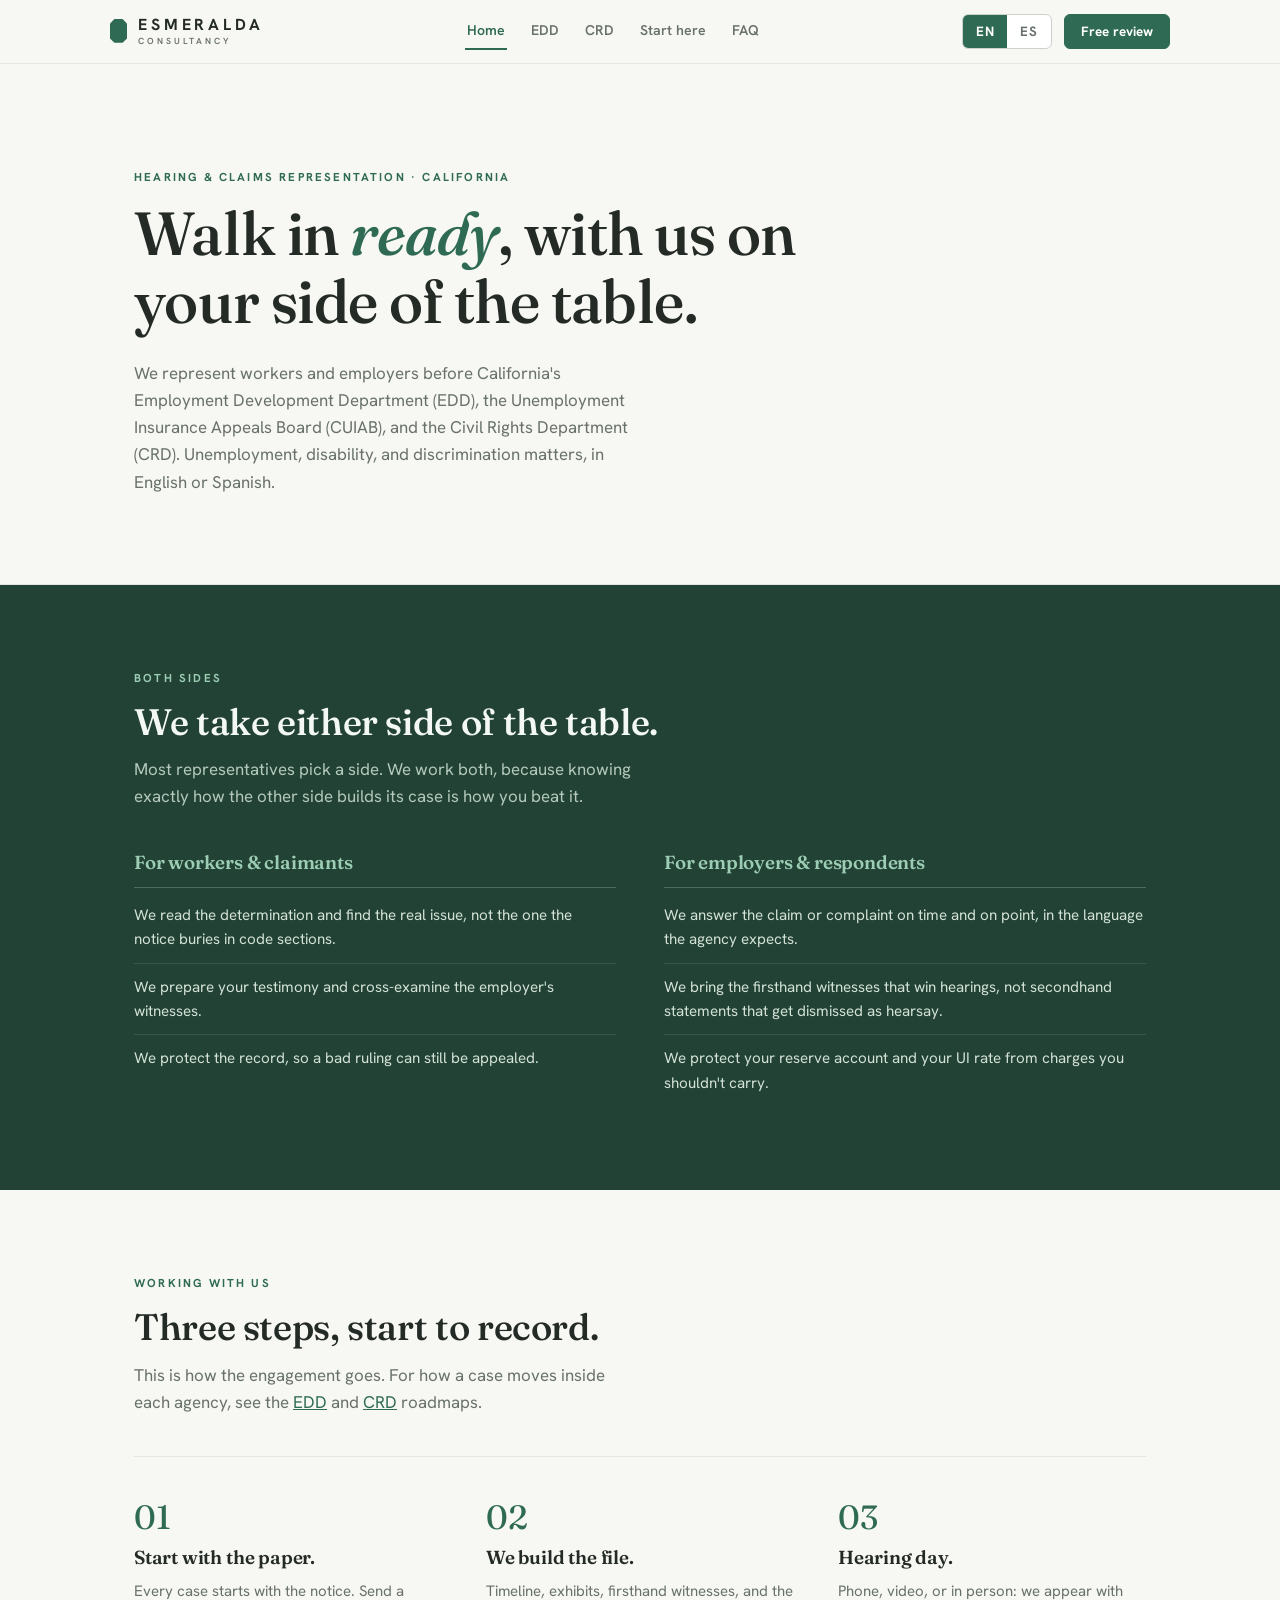
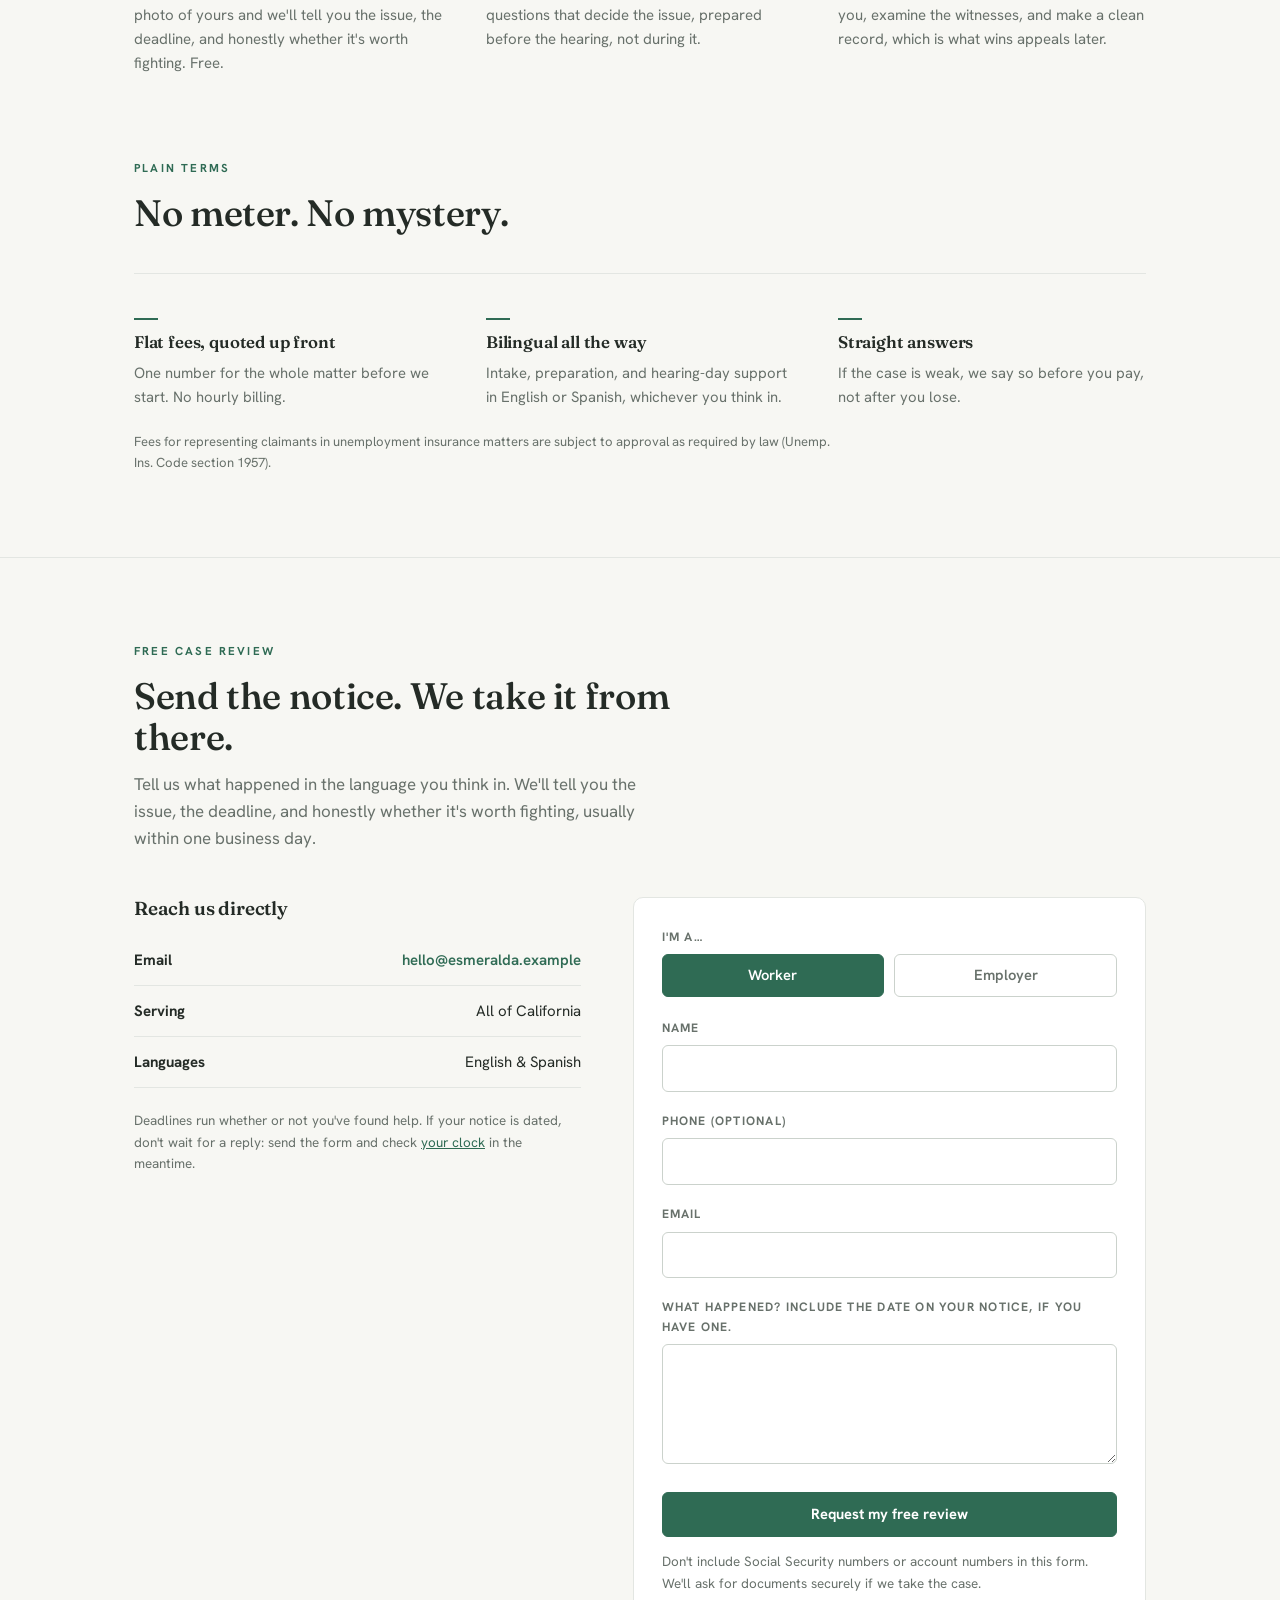
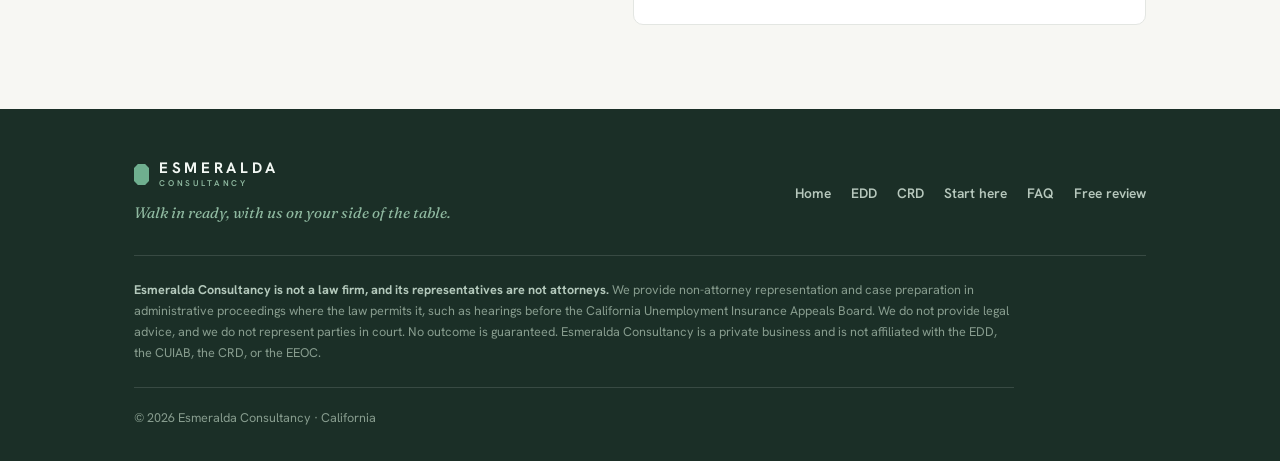
==== index.html @ 24b52b96 "Add files via upload" ====
<!DOCTYPE html>
<html lang="en">
<head>
<meta charset="UTF-8">
<meta name="viewport" content="width=device-width, initial-scale=1.0">
<title>Esmeralda Consultancy | Hearing & Claims Representation</title>
<meta name="description" content="Representation for workers and employers before the EDD, the CUIAB, and the Civil Rights Department, in English or Spanish. Free case review.">
<meta name="robots" content="index, follow">
<meta name="theme-color" content="#2F6B54">
<link rel="canonical" href="https://davidamaya.github.io/Esmeralda-Consultancy/">
<meta property="og:site_name" content="Esmeralda Consultancy">
<meta property="og:title" content="Esmeralda Consultancy">
<meta property="og:description" content="Representation for workers and employers before the EDD, the CUIAB, and the Civil Rights Department, in English or Spanish.">
<meta property="og:type" content="website">
<meta property="og:url" content="https://davidamaya.github.io/Esmeralda-Consultancy/">
<link rel="icon" href='data:image/svg+xml,<svg xmlns="http://www.w3.org/2000/svg" viewBox="0 0 100 140"><path fill="%232F6B54" d="M26 0H74L100 26V114L74 140H26L0 114V26Z"/></svg>'>
<link rel="preconnect" href="https://fonts.googleapis.com">
<link rel="preconnect" href="https://fonts.gstatic.com" crossorigin>
<link href="https://fonts.googleapis.com/css2?family=Fraunces:opsz,wght@9..144,430;9..144,530;9..144,600&family=Hanken+Grotesk:wght@400;500;600;700&display=swap" rel="stylesheet">
<link rel="stylesheet" href="styles.css">
</head>
<body>
<a class="skip" href="#main"><span class="en">Skip to content</span><span class="es">Ir al contenido</span></a>

<header>
  <div class="wrap hd">
    <a class="brand il" href="index.html" aria-label="Esmeralda Consultancy home">
      <svg viewBox="0 0 100 140" aria-hidden="true"><path fill="currentColor" d="M26 0H74L100 26V114L74 140H26L0 114V26Z"/></svg>
      <span class="bt"><b>ESMERALDA</b><span class="en">Consultancy</span><span class="es">Consultoría</span></span>
    </a>
    <nav class="main" aria-label="Main">
      <a class="il" href="index.html" aria-current="page"><span class="en">Home</span><span class="es">Inicio</span></a>
      <a class="il" href="edd.html">EDD</a>
      <a class="il" href="crd.html">CRD</a>
      <a class="il" href="start.html"><span class="en">Start here</span><span class="es">Empiece aquí</span></a>
      <a class="il" href="faq.html"><span class="en">FAQ</span><span class="es">Preguntas</span></a>
    </nav>
    <div class="hd-r">
      <div class="seg" role="group" aria-label="Language">
        <button type="button" id="btn-en" class="on" onclick="setLang('en')">EN</button>
        <button type="button" id="btn-es" onclick="setLang('es')">ES</button>
      </div>
      <a class="btn sm" href="#review"><span class="en">Free review</span><span class="es">Revisión gratis</span></a>
    </div>
  </div>
</header>

<main id="main">

<div class="hero">
  <div class="wrap">
    <div class="eyebrow">
      <span class="en">Hearing &amp; claims representation · California</span>
      <span class="es">Representación en audiencias y reclamos · California</span>
    </div>
    <h1>
      <span class="en">Walk in <em>ready</em>, with us on your side of the table.</span>
      <span class="es">Llegue <em>preparado</em>, con nosotros de su lado de la mesa.</span>
    </h1>
    <p class="lead">
      <span class="en">We represent workers and employers before California's Employment Development Department (EDD), the Unemployment Insurance Appeals Board (CUIAB), and the Civil Rights Department (CRD). Unemployment, disability, and discrimination matters, in English or Spanish.</span>
      <span class="es">Representamos a trabajadores y empleadores ante el Departamento del Desarrollo del Empleo (EDD), la Junta de Apelaciones del Seguro de Desempleo (CUIAB) y el Departamento de Derechos Civiles (CRD) de California. Asuntos de desempleo, incapacidad y discriminación, en inglés o en español.</span>
    </p>
  </div>
</div>

<section class="band-dark">
  <div class="wrap">
    <div class="sec-hd rv" style="margin-bottom:0">
      <div class="eyebrow"><span class="en">Both sides</span><span class="es">Ambos lados</span></div>
      <h2><span class="en">We take either side of the table.</span><span class="es">Tomamos cualquiera de los dos lados de la mesa.</span></h2>
      <p class="lead"><span class="en">Most representatives pick a side. We work both, because knowing exactly how the other side builds its case is how you beat it.</span><span class="es">La mayoría de los representantes escogen un solo lado. Nosotros trabajamos los dos, porque saber exactamente cómo arma su caso la otra parte es la manera de ganarle.</span></p>
    </div>
    <div class="cols2 rv">
      <div>
        <h3><span class="en">For workers &amp; claimants</span><span class="es">Para trabajadores y reclamantes</span></h3>
        <ul class="rows">
          <li><span class="en">We read the determination and find the real issue, not the one the notice buries in code sections.</span><span class="es">Leemos la determinación y encontramos el problema real, no el que el aviso esconde entre artículos de ley.</span></li>
          <li><span class="en">We prepare your testimony and cross-examine the employer's witnesses.</span><span class="es">Preparamos su testimonio y contrainterrogamos a los testigos del empleador.</span></li>
          <li><span class="en">We protect the record, so a bad ruling can still be appealed.</span><span class="es">Dejamos todo asentado en el registro, para que una mala decisión todavía se pueda apelar.</span></li>
        </ul>
      </div>
      <div>
        <h3><span class="en">For employers &amp; respondents</span><span class="es">Para empleadores y demandados</span></h3>
        <ul class="rows">
          <li><span class="en">We answer the claim or complaint on time and on point, in the language the agency expects.</span><span class="es">Respondemos al reclamo o a la queja a tiempo y al punto, en el lenguaje que la agencia espera.</span></li>
          <li><span class="en">We bring the firsthand witnesses that win hearings, not secondhand statements that get dismissed as hearsay.</span><span class="es">Llevamos a los testigos directos que ganan audiencias, no declaraciones de oídas que el juez descarta.</span></li>
          <li><span class="en">We protect your reserve account and your UI rate from charges you shouldn't carry.</span><span class="es">Protegemos su cuenta de reserva y su tasa de seguro de desempleo de cargos que no le corresponden.</span></li>
        </ul>
      </div>
    </div>
  </div>
</section>

<section>
  <div class="wrap">
    <div class="sec-hd rv">
      <div class="eyebrow"><span class="en">Working with us</span><span class="es">Trabajar con nosotros</span></div>
      <h2><span class="en">Three steps, start to record.</span><span class="es">Tres pasos, del aviso al registro.</span></h2>
      <p class="lead"><span class="en">This is how the engagement goes. For how a case moves inside each agency, see the <a class="il" href="edd.html" style="color:var(--em)">EDD</a> and <a class="il" href="crd.html" style="color:var(--em)">CRD</a> roadmaps.</span><span class="es">Así funciona el trabajo con nosotros. Para ver cómo avanza un caso dentro de cada agencia, vea los mapas de <a class="il" href="edd.html" style="color:var(--em)">EDD</a> y <a class="il" href="crd.html" style="color:var(--em)">CRD</a>.</span></p>
    </div>
    <div class="steps rv">
      <div class="step">
        <div class="num">01</div>
        <h3><span class="en">Start with the paper.</span><span class="es">Empiece con el papel.</span></h3>
        <p><span class="en">Every case starts with the notice. Send a photo of yours and we'll tell you the issue, the deadline, and honestly whether it's worth fighting. Free.</span><span class="es">Todo caso empieza con el aviso. Mándenos una foto del suyo y le decimos cuál es el problema, cuál es la fecha límite y, con honestidad, si vale la pena pelearlo. Gratis.</span></p>
      </div>
      <div class="step">
        <div class="num">02</div>
        <h3><span class="en">We build the file.</span><span class="es">Armamos el expediente.</span></h3>
        <p><span class="en">Timeline, exhibits, firsthand witnesses, and the questions that decide the issue, prepared before the hearing, not during it.</span><span class="es">Cronología, pruebas, testigos directos y las preguntas que deciden el asunto, preparadas antes de la audiencia, no durante.</span></p>
      </div>
      <div class="step">
        <div class="num">03</div>
        <h3><span class="en">Hearing day.</span><span class="es">El día de la audiencia.</span></h3>
        <p><span class="en">Phone, video, or in person: we appear with you, examine the witnesses, and make a clean record, which is what wins appeals later.</span><span class="es">Por teléfono, video o en persona: comparecemos con usted, interrogamos a los testigos y dejamos un registro limpio, que es lo que gana las apelaciones después.</span></p>
      </div>
    </div>
  </div>
</section>

<section style="padding-top:0">
  <div class="wrap">
    <div class="sec-hd rv">
      <div class="eyebrow"><span class="en">Plain terms</span><span class="es">Condiciones claras</span></div>
      <h2><span class="en">No meter. No mystery.</span><span class="es">Sin taxímetro. Sin misterio.</span></h2>
    </div>
    <div class="terms rv">
      <div class="term">
        <h3><span class="en">Flat fees, quoted up front</span><span class="es">Tarifas fijas, por adelantado</span></h3>
        <p><span class="en">One number for the whole matter before we start. No hourly billing.</span><span class="es">Un solo precio por todo el asunto antes de empezar. Sin cobro por hora.</span></p>
      </div>
      <div class="term">
        <h3><span class="en">Bilingual all the way</span><span class="es">Bilingüe de principio a fin</span></h3>
        <p><span class="en">Intake, preparation, and hearing-day support in English or Spanish, whichever you think in.</span><span class="es">Recepción del caso, preparación y apoyo el día de la audiencia en inglés o en español, en el idioma en que usted piensa.</span></p>
      </div>
      <div class="term">
        <h3><span class="en">Straight answers</span><span class="es">Respuestas directas</span></h3>
        <p><span class="en">If the case is weak, we say so before you pay, not after you lose.</span><span class="es">Si el caso está débil, se lo decimos antes de que pague, no después de que pierda.</span></p>
      </div>
    </div>
    <p class="fine rv"><span class="en">Fees for representing claimants in unemployment insurance matters are subject to approval as required by law (Unemp. Ins. Code section 1957).</span><span class="es">Los honorarios por representar a reclamantes en asuntos de seguro de desempleo están sujetos a aprobación conforme a la ley (Código de Seguro de Desempleo, artículo 1957).</span></p>
  </div>
</section>

<section id="review" style="border-top:1px solid var(--line)">
  <div class="wrap">
    <div class="sec-hd rv" style="margin-bottom:0">
      <div class="eyebrow"><span class="en">Free case review</span><span class="es">Revisión gratuita</span></div>
      <h2><span class="en">Send the notice. We take it from there.</span><span class="es">Mándenos el aviso. Nosotros seguimos desde ahí.</span></h2>
      <p class="lead"><span class="en">Tell us what happened in the language you think in. We'll tell you the issue, the deadline, and honestly whether it's worth fighting, usually within one business day.</span><span class="es">Cuéntenos qué pasó en el idioma en que usted piensa. Le diremos cuál es el problema, cuál es la fecha límite y, con honestidad, si vale la pena pelearlo, normalmente en un día hábil.</span></p>
    </div>
    <div class="contact rv">
      <div>
        <h3><span class="en">Reach us directly</span><span class="es">Contáctenos directamente</span></h3>
        <div style="margin-top:14px">
          <div class="c-line"><b><span class="en">Email</span><span class="es">Correo</span></b><a class="maillink" href="#">…</a></div>
          <div class="c-line" data-phone-row><b><span class="en">Phone / text</span><span class="es">Teléfono / mensaje</span></b><a class="phonelink" href="#">…</a></div>
          <div class="c-line"><b><span class="en">Serving</span><span class="es">Atendemos</span></b><span class="en">All of California</span><span class="es">Toda California</span></div>
          <div class="c-line"><b><span class="en">Languages</span><span class="es">Idiomas</span></b><span class="en">English &amp; Spanish</span><span class="es">Inglés y español</span></div>
        </div>
        <p class="small" style="margin-top:22px"><span class="en">Deadlines run whether or not you've found help. If your notice is dated, don't wait for a reply: send the form and check <a class="il" href="start.html" style="color:var(--em)">your clock</a> in the meantime.</span><span class="es">Los plazos corren aunque usted todavía no encuentre ayuda. Si su aviso ya tiene fecha, no espere la respuesta: mande el formulario y revise <a class="il" href="start.html" style="color:var(--em)">su reloj</a> mientras tanto.</span></p>
      </div>
      <div class="cform">
        <span class="field"><span class="en">I'm a…</span><span class="es">Soy…</span></span>
        <div class="pills" style="margin-bottom:22px">
          <button type="button" class="pill on" id="pWorker" onclick="setSide('worker')"><span class="en">Worker</span><span class="es">Trabajador</span></button>
          <button type="button" class="pill" id="pEmployer" onclick="setSide('employer')"><span class="en">Employer</span><span class="es">Empleador</span></button>
        </div>
        <form id="cform" novalidate>
          <label class="field" for="fName"><span class="en">Name</span><span class="es">Nombre</span></label>
          <input type="text" id="fName" name="name" autocomplete="name" required>
          <label class="field" for="fPhone"><span class="en">Phone (optional)</span><span class="es">Teléfono (opcional)</span></label>
          <input type="tel" id="fPhone" name="phone" autocomplete="tel">
          <label class="field" for="fEmail"><span class="en">Email</span><span class="es">Correo electrónico</span></label>
          <input type="email" id="fEmail" name="email" autocomplete="email" required>
          <label class="field" for="fMsg"><span class="en">What happened? Include the date on your notice, if you have one.</span><span class="es">¿Qué pasó? Incluya la fecha de su aviso, si tiene uno.</span></label>
          <textarea id="fMsg" name="message" required></textarea>
          <button class="btn" type="submit" style="width:100%"><span class="en">Request my free review</span><span class="es">Solicitar mi revisión gratuita</span></button>
        </form>
        <p class="f-ok" id="fOk"><span class="en">Received. We'll reply shortly. Check your spam folder just in case.</span><span class="es">Recibido. Le responderemos pronto. Revise su carpeta de spam por si acaso.</span></p>
        <p class="f-err" id="fErr"><span class="en">Something went wrong. Email us directly at </span><span class="es">Algo salió mal. Escríbanos directamente a </span><span class="mailtxt"></span>.</p>
        <p class="f-note"><span class="en">Don't include Social Security numbers or account numbers in this form. We'll ask for documents securely if we take the case.</span><span class="es">No incluya números de Seguro Social ni números de cuenta en este formulario. Si tomamos el caso, le pediremos los documentos de forma segura.</span></p>
      </div>
    </div>
  </div>
</section>

</main>

<footer>
  <div class="wrap">
    <div class="ft-top">
      <div>
        <a class="ft-brand il" href="index.html">
          <svg viewBox="0 0 100 140" aria-hidden="true"><path fill="currentColor" d="M26 0H74L100 26V114L74 140H26L0 114V26Z"/></svg>
          <span class="bt"><b>ESMERALDA</b><span class="en">Consultancy</span><span class="es">Consultoría</span></span>
        </a>
        <div class="ft-tag"><span class="en">Walk in ready, with us on your side of the table.</span><span class="es">Llegue preparado, con nosotros de su lado de la mesa.</span></div>
      </div>
      <div class="ft-nav">
        <a class="il" href="index.html"><span class="en">Home</span><span class="es">Inicio</span></a>
        <a class="il" href="edd.html">EDD</a>
        <a class="il" href="crd.html">CRD</a>
        <a class="il" href="start.html"><span class="en">Start here</span><span class="es">Empiece aquí</span></a>
        <a class="il" href="faq.html"><span class="en">FAQ</span><span class="es">Preguntas</span></a>
        <a href="#review"><span class="en">Free review</span><span class="es">Revisión gratis</span></a>
      </div>
    </div>
    <p class="disclaimer">
      <span class="en"><b>Esmeralda Consultancy is not a law firm, and its representatives are not attorneys.</b> We provide non-attorney representation and case preparation in administrative proceedings where the law permits it, such as hearings before the California Unemployment Insurance Appeals Board. We do not provide legal advice, and we do not represent parties in court. No outcome is guaranteed. Esmeralda Consultancy is a private business and is not affiliated with the EDD, the CUIAB, the CRD, or the EEOC.</span>
      <span class="es"><b>Esmeralda Consultancy no es un despacho de abogados y sus representantes no son abogados.</b> Ofrecemos representación y preparación de casos, sin abogado, en procedimientos administrativos donde la ley lo permite, como las audiencias ante la Junta de Apelaciones del Seguro de Desempleo de California. No damos asesoría legal ni representamos a las partes en los tribunales. Ningún resultado está garantizado. Esmeralda Consultancy es un negocio privado y no está afiliada al EDD, a la CUIAB, al CRD ni a la EEOC.</span>
    </p>
    <div class="ft-bot">© 2026 Esmeralda Consultancy · California</div>
  </div>
</footer>

<script src="app.js"></script>
</body>
</html>
---- styles.css ----
/* Esmeralda Consultancy shared styles */
:root{
  --bg:#F7F7F3;
  --card:#FFFFFF;
  --ink:#242B26;
  --mut:#68716B;
  --line:#E3E6E2;
  --ctl:#CBD2CC;
  --em:#2F6B54;
  --em-deep:#25553F;
  --em-lite:#EAF0EC;
  --panel:#224235;
  --footer:#1B2F27;
  --amber:#96691E;
  --red:#9C4335;
  --r:6px;
}
*{margin:0;padding:0;box-sizing:border-box}
html{scroll-behavior:smooth;scroll-padding-top:96px}
body{font-family:'Hanken Grotesk',system-ui,sans-serif;background:var(--bg);color:var(--ink);font-size:17px;line-height:1.6;-webkit-font-smoothing:antialiased}
img,svg{display:block}
a{color:inherit}
.wrap{max-width:1060px;margin:0 auto;padding:0 24px}
h1,h2,h3{font-family:'Fraunces',serif;font-weight:530;line-height:1.12;letter-spacing:-.01em}
h1{font-size:clamp(2.4rem,5.6vw,3.8rem)}
h2{font-size:clamp(1.7rem,3.2vw,2.3rem);margin-bottom:14px}
h3{font-size:1.18rem;font-weight:600;line-height:1.3}
p{max-width:62ch}
.lead{font-size:1.06rem;color:var(--mut);max-width:56ch}
.small{font-size:.84rem;color:var(--mut)}

/* language */
.es{display:none}
body.lang-es .en{display:none}
body.lang-es .es{display:revert}

/* skip link */
.skip{position:absolute;left:-9999px;top:0;background:var(--em);color:#fff;padding:10px 16px;border-radius:var(--r);z-index:100}
.skip:focus{left:16px;top:12px}

/* eyebrow */
.eyebrow{font-size:.72rem;font-weight:700;letter-spacing:.19em;text-transform:uppercase;color:var(--em);margin-bottom:14px}

/* ===== one control system ===== */
.btn{display:inline-block;font-family:inherit;font-size:.92rem;font-weight:700;line-height:1;padding:14px 24px;background:var(--em);color:#fff;text-decoration:none;border:1px solid var(--em);border-radius:var(--r);cursor:pointer;transition:background .15s,border-color .15s,color .15s}
.btn:hover{background:var(--em-deep);border-color:var(--em-deep)}
.btn.quiet{background:var(--card);border-color:var(--ctl);color:var(--ink)}
.btn.quiet:hover{border-color:var(--em);color:var(--em);background:var(--em-lite)}
.btn.sm{font-size:.84rem;padding:10px 16px}
a:focus-visible,button:focus-visible,select:focus-visible,input:focus-visible,textarea:focus-visible,summary:focus-visible{outline:2px solid var(--em);outline-offset:2px}

.seg{display:inline-flex;border:1px solid var(--ctl);border-radius:var(--r);overflow:hidden;background:var(--card)}
.seg button{font-family:inherit;font-size:.84rem;font-weight:700;line-height:1;letter-spacing:.06em;padding:10px 13px;border:none;background:transparent;color:var(--mut);cursor:pointer}
.seg button.on{background:var(--em);color:#fff}

.field{display:block;font-size:.76rem;font-weight:700;letter-spacing:.1em;text-transform:uppercase;color:var(--mut);margin:0 0 7px}
select,input[type=date],input[type=text],input[type=email],input[type=tel],textarea{width:100%;font-family:inherit;font-size:1rem;line-height:1.3;padding:12px 14px;border:1px solid var(--ctl);border-radius:var(--r);background:var(--card);color:var(--ink);margin-bottom:20px;-webkit-appearance:none;appearance:none}
textarea{min-height:120px;resize:vertical}

/* ===== header ===== */
header{position:sticky;top:0;z-index:50;background:rgba(247,247,243,.93);backdrop-filter:blur(8px);border-bottom:1px solid var(--line)}
.hd{display:flex;align-items:center;justify-content:space-between;gap:16px;padding:13px 0}
.brand{display:flex;align-items:center;gap:11px;text-decoration:none}
.brand svg{width:17px;height:auto;color:var(--em);flex:none}
.brand .bt{display:flex;flex-direction:column;line-height:1}
.brand .bt b{font-weight:700;font-size:1rem;letter-spacing:.24em}
.brand .bt span{font-size:.55rem;font-weight:600;letter-spacing:.34em;text-transform:uppercase;color:var(--mut);margin-top:4px}
nav.main{display:flex;align-items:center;gap:22px}
nav.main a{font-size:.88rem;font-weight:600;text-decoration:none;color:var(--mut);padding:6px 2px;border-bottom:2px solid transparent;transition:color .15s}
nav.main a:hover{color:var(--em)}
nav.main a[aria-current=page]{color:var(--em);border-bottom-color:var(--em)}
.hd-r{display:flex;align-items:center;gap:12px}
@media(max-width:860px){nav.main{gap:16px}nav.main a{font-size:.82rem}}
@media(max-width:700px){
  .hd{flex-wrap:wrap;padding:11px 0}
  nav.main{order:3;width:100%;gap:18px;overflow-x:auto;padding-bottom:2px}
}
@media(max-width:420px){.hd-r .btn{display:none}}

/* ===== page scaffolding ===== */
section{padding:84px 0}
section.tight{padding:60px 0}
.sec-hd{max-width:640px;margin-bottom:40px}
.page-hero{padding:72px 0 52px;border-bottom:1px solid var(--line)}
.page-hero h1{font-size:clamp(2.1rem,4.6vw,3.1rem);max-width:22ch}
.page-hero .lead{margin-top:16px}
@media(max-width:760px){section{padding:58px 0}.page-hero{padding:50px 0 42px}}

/* ===== home hero ===== */
.hero{padding:104px 0 88px;border-bottom:1px solid var(--line)}
.hero h1{max-width:19ch}
.hero h1 em{font-style:italic;color:var(--em)}
.hero .lead{margin-top:24px}
@media(max-width:760px){.hero{padding:66px 0 56px}}

/* ===== cards & lists ===== */
.grid2{display:grid;grid-template-columns:1fr 1fr;gap:24px}
@media(max-width:820px){.grid2{grid-template-columns:1fr}}
.card{background:var(--card);border:1px solid var(--line);border-radius:10px;padding:30px 28px}
.card .tag{font-size:.7rem;font-weight:700;letter-spacing:.16em;text-transform:uppercase;color:var(--em);margin-bottom:10px}
ul.rows{list-style:none}
ul.rows li{padding:11px 0;border-top:1px solid var(--line);font-size:.95rem}
.card ul.rows li:last-child{padding-bottom:0}

.cols2{display:grid;grid-template-columns:1fr 1fr;gap:48px}
.cols2 h3{padding-bottom:12px;border-bottom:1px solid var(--line);margin-bottom:4px}
.cols2 ul.rows li{border-top:none;border-bottom:1px solid var(--line)}
.cols2 ul.rows li:last-child{border-bottom:none}
@media(max-width:820px){.cols2{grid-template-columns:1fr;gap:28px}}

/* ===== dark band ===== */
.band-dark{background:var(--panel);color:#E7EFEA}
.band-dark .eyebrow{color:#9CCDB4}
.band-dark h2{color:#F3F8F4}
.band-dark .lead{color:#B4C9BC}
.band-dark .cols2{margin-top:40px}
.band-dark .cols2 h3{color:#9CCDB4;border-bottom-color:rgba(231,239,234,.22)}
.band-dark ul.rows li{border-color:rgba(231,239,234,.12);color:#D3E1D7}

/* ===== light CTA band ===== */
.band-lite{background:var(--em-lite);border-top:1px solid var(--line);border-bottom:1px solid var(--line)}
.band-lite .in{display:flex;align-items:center;justify-content:space-between;gap:24px;flex-wrap:wrap;padding:34px 0}
.band-lite p{font-size:1.02rem;max-width:none}
.band-lite b{font-family:'Fraunces',serif;font-weight:600}

/* ===== steps & terms ===== */
.steps{display:grid;grid-template-columns:repeat(3,1fr);gap:44px;border-top:1px solid var(--line);padding-top:44px}
.step .num{font-family:'Fraunces',serif;font-weight:430;font-size:2.1rem;color:var(--em);line-height:1;margin-bottom:12px}
.step h3{margin-bottom:8px}
.step p{font-size:.94rem;color:var(--mut)}
.terms{display:grid;grid-template-columns:repeat(3,1fr);gap:44px;border-top:1px solid var(--line);padding-top:44px}
.term h3{font-size:1.05rem;margin-bottom:8px}
.term h3::before{content:"";display:block;width:24px;height:2px;background:var(--em);margin-bottom:12px}
.term p{font-size:.93rem;color:var(--mut)}
@media(max-width:820px){.steps,.terms{grid-template-columns:1fr;gap:30px}}

/* ===== case roadmap ===== */
.map{position:relative;max-width:620px}
.map::before{content:"";position:absolute;left:5px;top:10px;bottom:10px;width:2px;background:var(--line)}
.mstep{position:relative;padding:0 0 26px 34px}
.mstep:last-child{padding-bottom:0}
.mstep::before{content:"";position:absolute;left:1px;top:9px;width:10px;height:10px;background:var(--em);border-radius:50%}
.mstep h4{font-size:1rem;font-weight:700;line-height:1.4}
.when{display:inline-block;margin-left:10px;font-size:.7rem;font-weight:700;letter-spacing:.05em;color:var(--em-deep);background:var(--em-lite);padding:3px 8px;border-radius:4px;vertical-align:2px;white-space:nowrap}
.mstep p{font-size:.92rem;color:var(--mut);margin-top:4px;max-width:54ch}
.handoff{font-size:.86rem;color:var(--mut);border-left:2px solid var(--em);padding:2px 0 2px 14px;margin-top:22px;max-width:54ch}

/* ===== triage tool (start page) ===== */
.tri{max-width:760px}
.pills{display:flex;gap:10px;margin-bottom:20px}
.pill{flex:1;font-family:inherit;font-size:.92rem;font-weight:600;line-height:1;padding:13px 10px;background:var(--card);border:1px solid var(--ctl);border-radius:var(--r);color:var(--mut);cursor:pointer;transition:border-color .15s,color .15s}
.pill:hover{border-color:var(--em);color:var(--em)}
.pill.on{background:var(--em);border-color:var(--em);color:#fff}
.sits{display:grid;grid-template-columns:1fr 1fr;gap:10px;margin-top:6px}
.sit{font-family:inherit;font-size:.93rem;font-weight:600;text-align:left;line-height:1.4;padding:14px 16px;background:var(--card);border:1px solid var(--ctl);border-radius:var(--r);color:var(--ink);cursor:pointer;transition:border-color .15s}
.sit:hover{border-color:var(--em)}
.sit.on{border-color:var(--em);box-shadow:inset 0 0 0 1px var(--em)}
@media(max-width:640px){.sits{grid-template-columns:1fr}}
.tri-result{display:none;margin-top:34px;background:var(--card);border:1px solid var(--line);border-radius:10px;padding:30px 28px}
.tri-result.show{display:block}
.tri-result .forum{display:inline-block;font-size:.7rem;font-weight:700;letter-spacing:.16em;text-transform:uppercase;color:var(--em);border:1px solid var(--em);border-radius:4px;padding:5px 10px;margin-bottom:16px}
.tri-result h3{font-size:1.3rem;margin-bottom:18px}
.tri-h{font-size:.76rem;font-weight:700;letter-spacing:.1em;text-transform:uppercase;color:var(--mut);margin:22px 0 10px}
.tri-h:first-of-type{margin-top:0}
.tri-path{list-style:none;counter-reset:tp}
.tri-path li{counter-increment:tp;position:relative;padding:7px 0 7px 34px;font-size:.94rem;border-top:1px solid var(--line)}
.tri-path li::before{content:counter(tp,decimal-leading-zero);position:absolute;left:0;top:9px;font-family:'Fraunces',serif;font-size:.86rem;color:var(--em)}
.tri-gather{list-style:none}
.tri-gather li{position:relative;padding:6px 0 6px 18px;font-size:.94rem;color:var(--ink)}
.tri-gather li::before{content:"";position:absolute;left:2px;top:.62em;width:6px;height:6px;background:var(--em);border-radius:50%}
.tri-clock{font-size:.95rem;margin-bottom:14px}
.tri-date{display:flex;gap:10px;align-items:flex-end;flex-wrap:wrap}
.tri-date>div{flex:1;min-width:180px}
.tri-date input{margin-bottom:0}
.tri-date .btn{padding:13px 20px}
.dl-out{display:none;margin-top:16px}
.dl-out.show{display:block}
.dl-out .dl-date{font-family:'Fraunces',serif;font-weight:600;font-size:1.4rem;line-height:1.2}
.dl-out .dl-pill{display:inline-block;margin-top:8px;font-size:.82rem;font-weight:700;padding:6px 12px;border-radius:var(--r)}
.dl-out.ok .dl-date{color:var(--em)}
.dl-out.ok .dl-pill{background:#E2ECE6;color:var(--em-deep)}
.dl-out.warn .dl-date{color:var(--amber)}
.dl-out.warn .dl-pill{background:#F1E7CE;color:#6E4B12}
.dl-out.past .dl-date{color:var(--red)}
.dl-out.past .dl-pill{background:#F1DFDA;color:#6F2C21}
.dl-out .dl-note{margin-top:10px;font-size:.88rem;color:var(--mut)}
.tri-note{margin-top:20px;font-size:.9rem;border-left:2px solid var(--em);padding:2px 0 2px 14px;color:var(--ink);max-width:56ch}
.tri-cta{margin-top:26px;padding-top:22px;border-top:1px solid var(--line);display:flex;align-items:center;gap:18px;flex-wrap:wrap}
.tri-cta .small{margin:0}
.fine{font-size:.82rem;color:var(--mut);margin-top:22px;max-width:700px;line-height:1.6}
.fine a{color:var(--em)}

/* ===== FAQ ===== */
.faq{max-width:760px}
.faq details{border-top:1px solid var(--line)}
.faq details:last-child{border-bottom:1px solid var(--line)}
.faq summary{list-style:none;cursor:pointer;padding:18px 36px 18px 0;font-weight:600;font-size:1.02rem;position:relative}
.faq summary::-webkit-details-marker{display:none}
.faq summary::after{content:"+";position:absolute;right:4px;top:50%;transform:translateY(-50%);font-family:'Fraunces',serif;font-size:1.4rem;font-weight:430;color:var(--em)}
.faq details[open] summary::after{content:"\2212"}
.faq .a{padding:0 0 20px;color:var(--mut);font-size:.96rem;max-width:64ch}
.faq .a a{color:var(--em)}

/* ===== review section (home) ===== */
.contact{display:grid;grid-template-columns:1fr 1.15fr;gap:52px;align-items:start;margin-top:44px}
.c-line{display:flex;justify-content:space-between;gap:14px;padding:13px 0;border-bottom:1px solid var(--line);font-size:.94rem}
.c-line b{font-weight:700}
.c-line a{color:var(--em);text-decoration:none;font-weight:600}
.c-line a:hover{text-decoration:underline}
.cform{background:var(--card);border:1px solid var(--line);border-radius:10px;padding:30px 28px}
.f-note{font-size:.84rem;color:var(--mut);margin-top:14px}
.f-ok{display:none;font-weight:600;color:var(--em);margin-top:14px}
.f-err{display:none;font-weight:600;color:var(--red);margin-top:14px}
@media(max-width:860px){.contact{grid-template-columns:1fr;gap:34px}}

/* ===== footer ===== */
footer{background:var(--footer);color:#B7C8BD;padding:52px 0 32px}
.ft-top{display:flex;justify-content:space-between;gap:40px;flex-wrap:wrap;padding-bottom:30px;border-bottom:1px solid rgba(231,239,234,.14)}
.ft-brand{display:flex;align-items:center;gap:10px;text-decoration:none}
.ft-brand svg{width:15px;color:#6FAF8F;flex:none}
.ft-brand .bt{display:flex;flex-direction:column;line-height:1}
.ft-brand .bt b{font-weight:700;font-size:.95rem;letter-spacing:.24em;color:#F3F8F4}
.ft-brand .bt span{font-size:.52rem;font-weight:600;letter-spacing:.34em;text-transform:uppercase;color:#8FB9A0;margin-top:4px}
.ft-tag{font-family:'Fraunces',serif;font-style:italic;font-size:.95rem;color:#8FB9A0;margin-top:12px;max-width:34ch}
.ft-nav{display:flex;gap:20px;flex-wrap:wrap;align-items:center}
.ft-nav a{font-size:.86rem;font-weight:600;text-decoration:none;color:#B7C8BD}
.ft-nav a:hover{color:#F3F8F4}
.disclaimer{font-size:.79rem;line-height:1.65;color:#879C8E;padding:24px 0;border-bottom:1px solid rgba(231,239,234,.14);max-width:880px}
.disclaimer b{color:#B4C9BC}
.ft-bot{padding-top:20px;font-size:.79rem;color:#879C8E}

/* reveal */
.rv{opacity:0;transform:translateY(8px);transition:opacity .55s ease,transform .55s ease}
.rv.on{opacity:1;transform:none}
@media(prefers-reduced-motion:reduce){html{scroll-behavior:auto}.rv{transition:none;opacity:1;transform:none}}
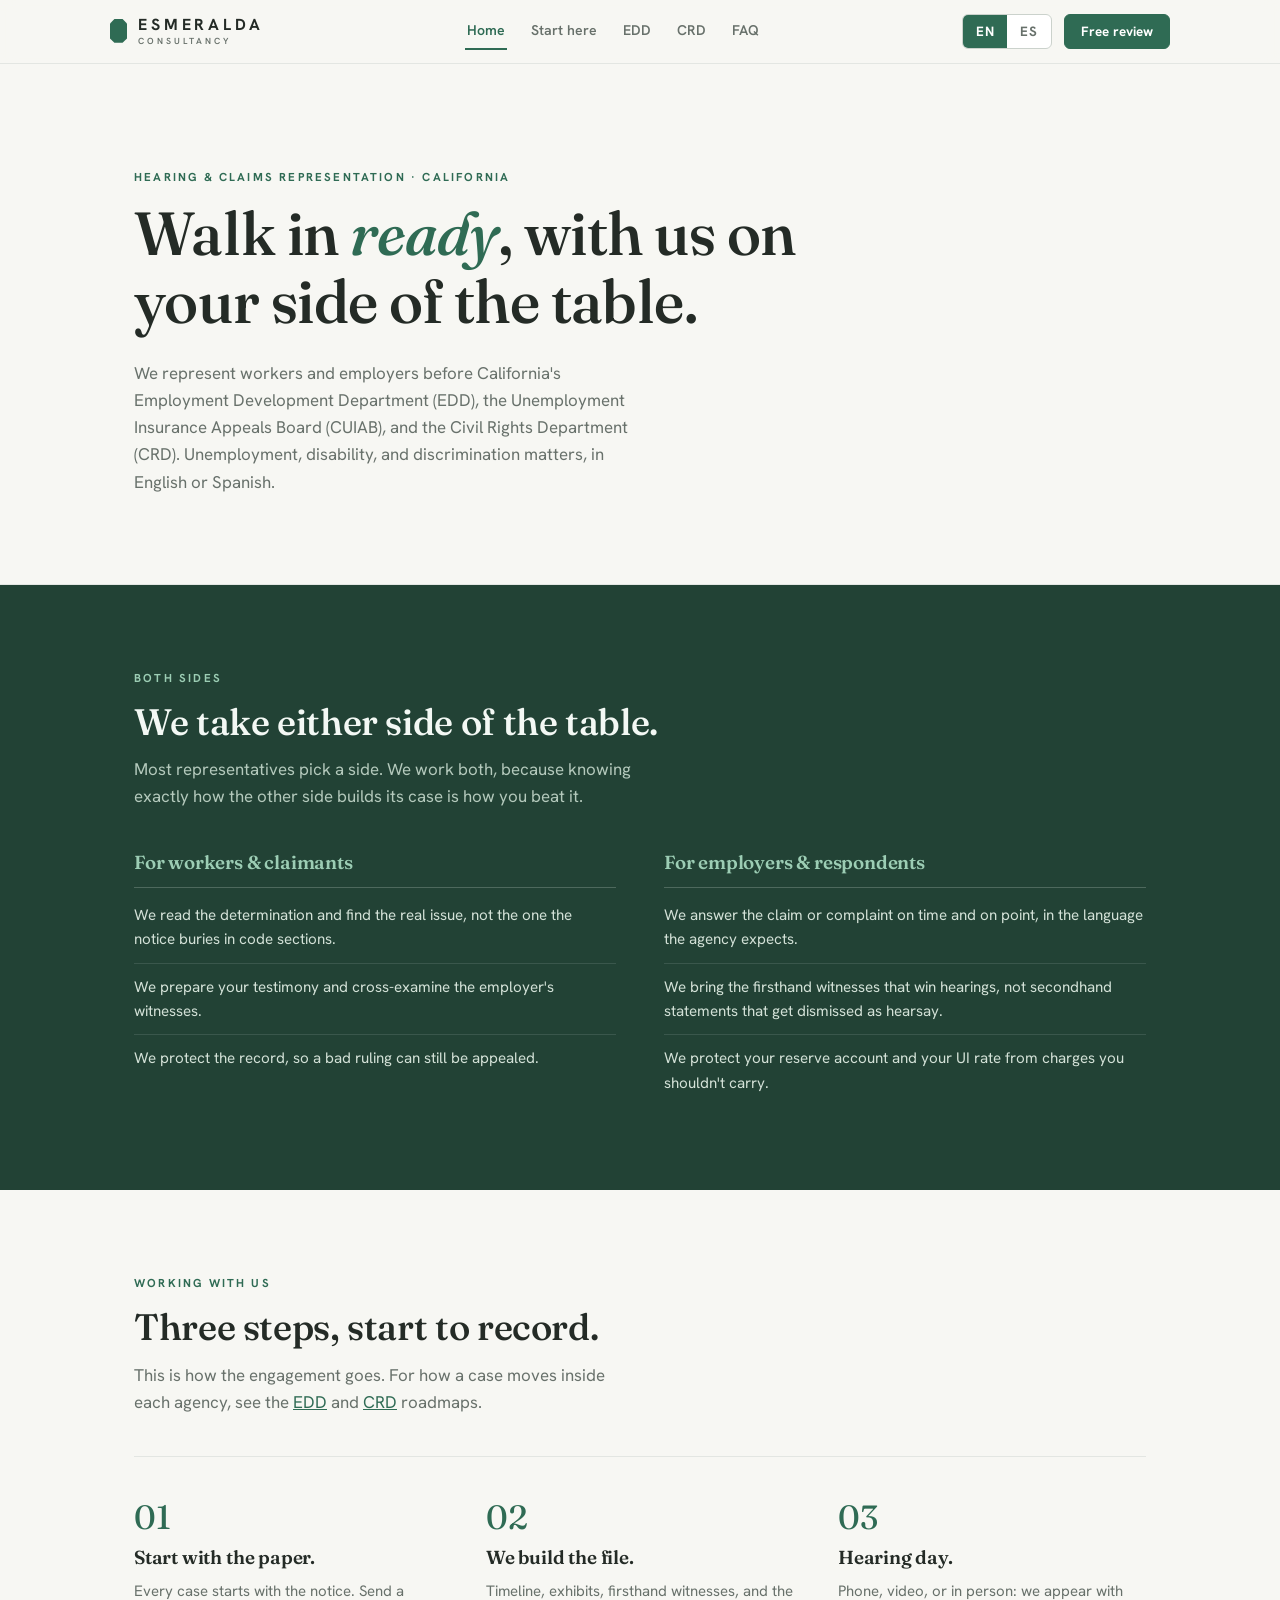
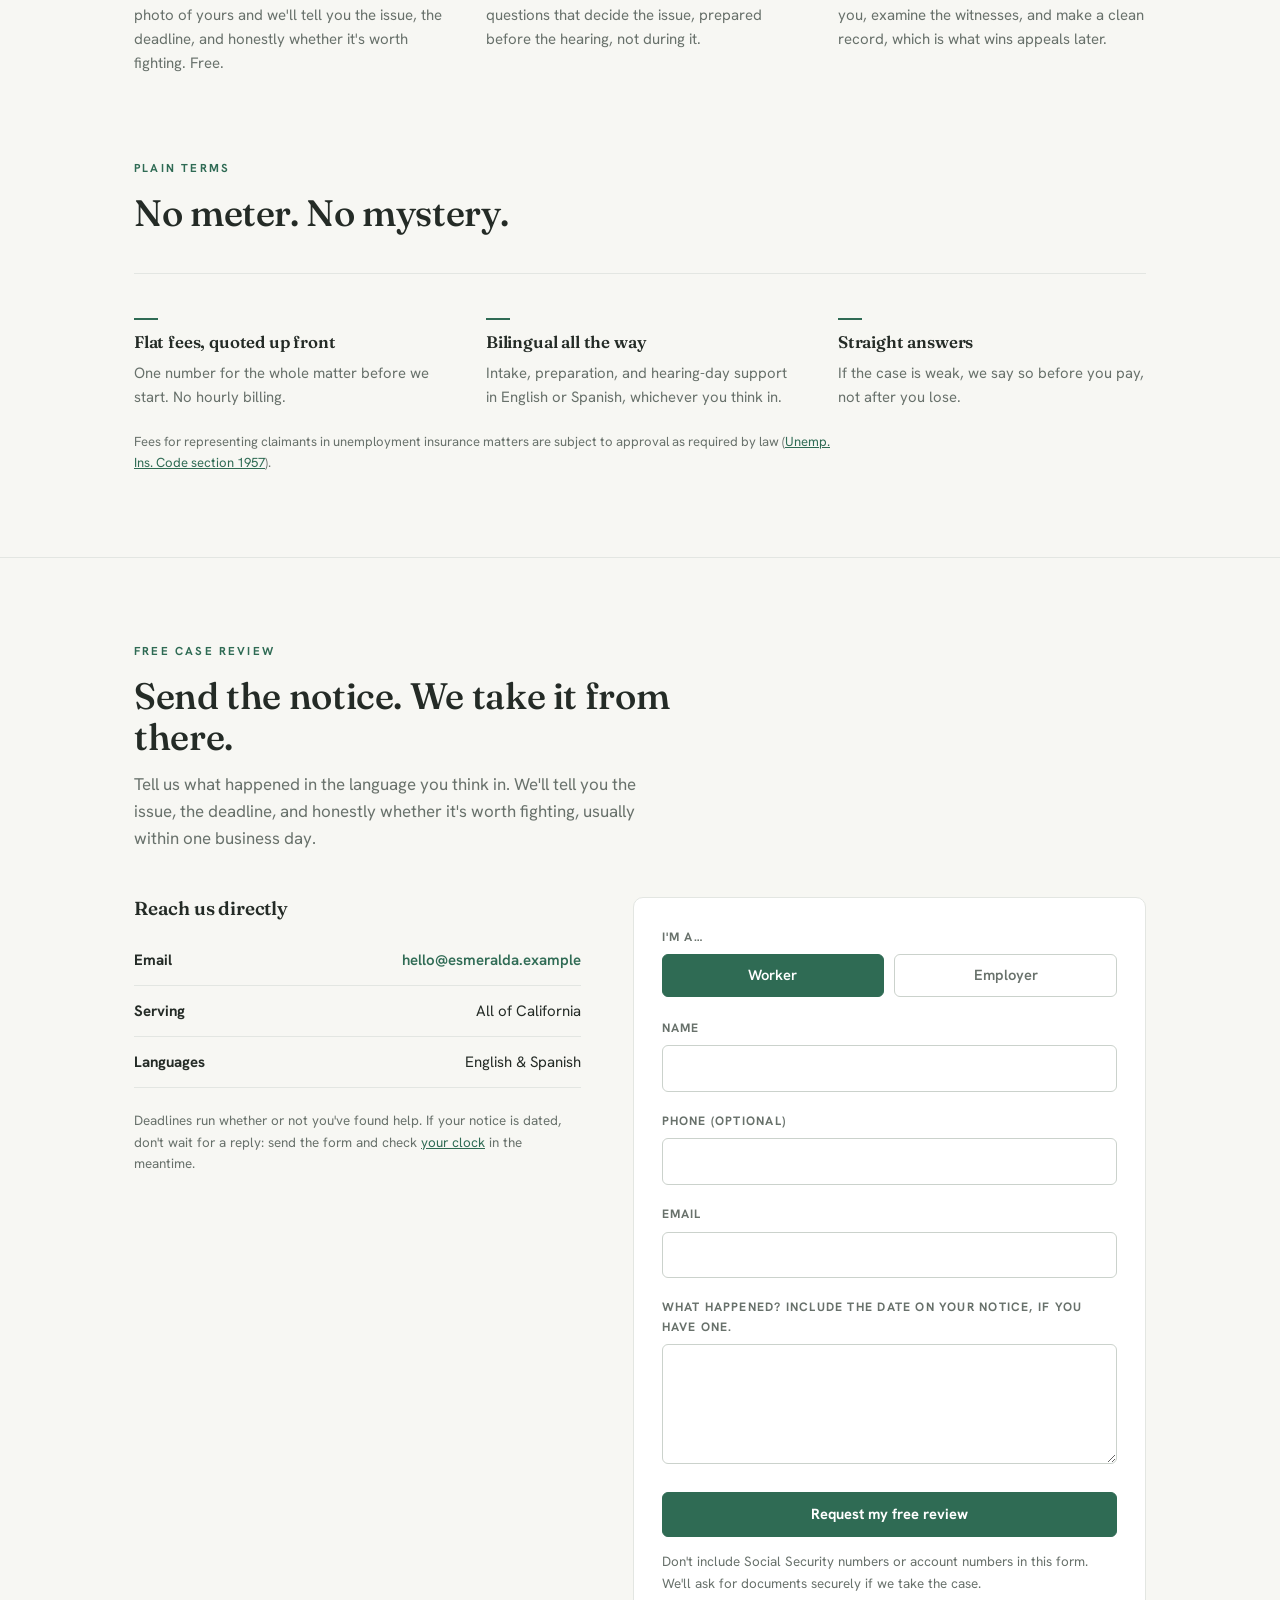
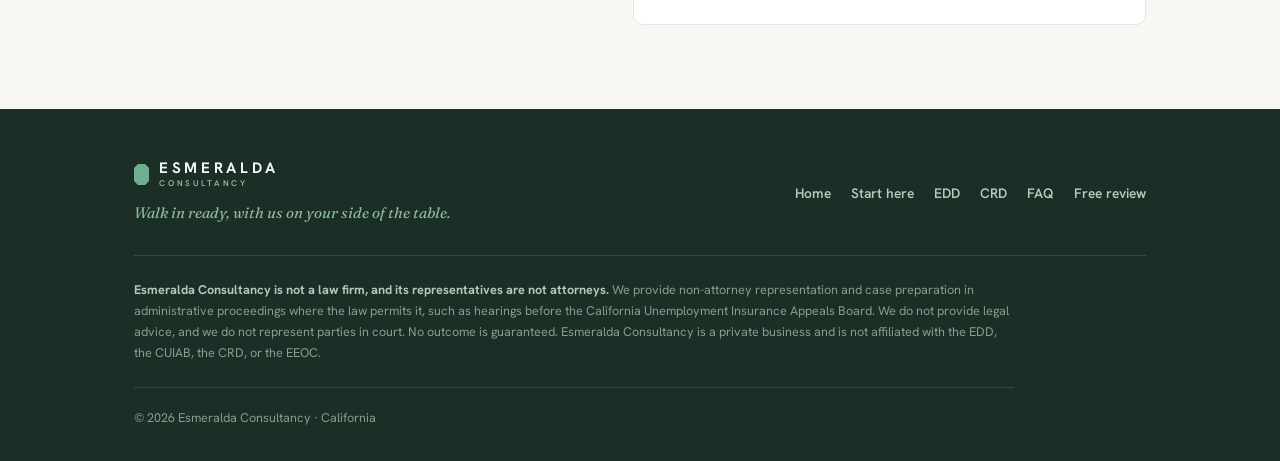
==== commit 461e3191: "Add files via upload" ====
--- a/index.html
+++ b/index.html
@@ -30,9 +30,9 @@
     </a>
     <nav class="main" aria-label="Main">
       <a class="il" href="index.html" aria-current="page"><span class="en">Home</span><span class="es">Inicio</span></a>
+      <a class="il" href="start.html"><span class="en">Start here</span><span class="es">Empiece aquí</span></a>
       <a class="il" href="edd.html">EDD</a>
       <a class="il" href="crd.html">CRD</a>
-      <a class="il" href="start.html"><span class="en">Start here</span><span class="es">Empiece aquí</span></a>
       <a class="il" href="faq.html"><span class="en">FAQ</span><span class="es">Preguntas</span></a>
     </nav>
     <div class="hd-r">
@@ -139,7 +139,7 @@
         <p><span class="en">If the case is weak, we say so before you pay, not after you lose.</span><span class="es">Si el caso está débil, se lo decimos antes de que pague, no después de que pierda.</span></p>
       </div>
     </div>
-    <p class="fine rv"><span class="en">Fees for representing claimants in unemployment insurance matters are subject to approval as required by law (Unemp. Ins. Code section 1957).</span><span class="es">Los honorarios por representar a reclamantes en asuntos de seguro de desempleo están sujetos a aprobación conforme a la ley (Código de Seguro de Desempleo, artículo 1957).</span></p>
+    <p class="fine rv"><span class="en">Fees for representing claimants in unemployment insurance matters are subject to approval as required by law (<a href="https://leginfo.legislature.ca.gov/faces/codes_displaySection.xhtml?lawCode=UIC&sectionNum=1957." target="_blank" rel="noopener">Unemp. Ins. Code section 1957</a>).</span><span class="es">Los honorarios por representar a reclamantes en asuntos de seguro de desempleo están sujetos a aprobación conforme a la ley (<a href="https://leginfo.legislature.ca.gov/faces/codes_displaySection.xhtml?lawCode=UIC&sectionNum=1957." target="_blank" rel="noopener">Código de Seguro de Desempleo, artículo 1957</a>).</span></p>
   </div>
 </section>
 
@@ -200,9 +200,9 @@
       </div>
       <div class="ft-nav">
         <a class="il" href="index.html"><span class="en">Home</span><span class="es">Inicio</span></a>
+        <a class="il" href="start.html"><span class="en">Start here</span><span class="es">Empiece aquí</span></a>
         <a class="il" href="edd.html">EDD</a>
         <a class="il" href="crd.html">CRD</a>
-        <a class="il" href="start.html"><span class="en">Start here</span><span class="es">Empiece aquí</span></a>
         <a class="il" href="faq.html"><span class="en">FAQ</span><span class="es">Preguntas</span></a>
         <a href="#review"><span class="en">Free review</span><span class="es">Revisión gratis</span></a>
       </div>
--- a/styles.css
+++ b/styles.css
@@ -93,20 +93,22 @@
 .hero .lead{margin-top:24px}
 @media(max-width:760px){.hero{padding:66px 0 56px}}
 
-/* ===== cards & lists ===== */
-.grid2{display:grid;grid-template-columns:1fr 1fr;gap:24px}
-@media(max-width:820px){.grid2{grid-template-columns:1fr}}
-.card{background:var(--card);border:1px solid var(--line);border-radius:10px;padding:30px 28px}
-.card .tag{font-size:.7rem;font-weight:700;letter-spacing:.16em;text-transform:uppercase;color:var(--em);margin-bottom:10px}
+/* ===== lists ===== */
 ul.rows{list-style:none}
 ul.rows li{padding:11px 0;border-top:1px solid var(--line);font-size:.95rem}
-.card ul.rows li:last-child{padding-bottom:0}
 
 .cols2{display:grid;grid-template-columns:1fr 1fr;gap:48px}
 .cols2 h3{padding-bottom:12px;border-bottom:1px solid var(--line);margin-bottom:4px}
 .cols2 ul.rows li{border-top:none;border-bottom:1px solid var(--line)}
 .cols2 ul.rows li:last-child{border-bottom:none}
 @media(max-width:820px){.cols2{grid-template-columns:1fr;gap:28px}}
+
+/* ===== what we handle ===== */
+.matters{display:grid;grid-template-columns:1fr 1fr;gap:0 56px;border-top:1px solid var(--line)}
+.matter{padding:22px 0;border-bottom:1px solid var(--line)}
+.matter h4{font-size:1rem;font-weight:700;margin-bottom:4px}
+.matter p{font-size:.9rem;color:var(--mut);max-width:46ch}
+@media(max-width:760px){.matters{grid-template-columns:1fr}}
 
 /* ===== dark band ===== */
 .band-dark{background:var(--panel);color:#E7EFEA}
@@ -116,12 +118,6 @@
 .band-dark .cols2{margin-top:40px}
 .band-dark .cols2 h3{color:#9CCDB4;border-bottom-color:rgba(231,239,234,.22)}
 .band-dark ul.rows li{border-color:rgba(231,239,234,.12);color:#D3E1D7}
-
-/* ===== light CTA band ===== */
-.band-lite{background:var(--em-lite);border-top:1px solid var(--line);border-bottom:1px solid var(--line)}
-.band-lite .in{display:flex;align-items:center;justify-content:space-between;gap:24px;flex-wrap:wrap;padding:34px 0}
-.band-lite p{font-size:1.02rem;max-width:none}
-.band-lite b{font-family:'Fraunces',serif;font-weight:600}
 
 /* ===== steps & terms ===== */
 .steps{display:grid;grid-template-columns:repeat(3,1fr);gap:44px;border-top:1px solid var(--line);padding-top:44px}
@@ -135,41 +131,43 @@
 @media(max-width:820px){.steps,.terms{grid-template-columns:1fr;gap:30px}}
 
 /* ===== case roadmap ===== */
-.map{position:relative;max-width:620px}
+.map{position:relative;max-width:640px}
 .map::before{content:"";position:absolute;left:5px;top:10px;bottom:10px;width:2px;background:var(--line)}
-.mstep{position:relative;padding:0 0 26px 34px}
+.mstep{position:relative;padding:0 0 28px 34px}
 .mstep:last-child{padding-bottom:0}
 .mstep::before{content:"";position:absolute;left:1px;top:9px;width:10px;height:10px;background:var(--em);border-radius:50%}
 .mstep h4{font-size:1rem;font-weight:700;line-height:1.4}
 .when{display:inline-block;margin-left:10px;font-size:.7rem;font-weight:700;letter-spacing:.05em;color:var(--em-deep);background:var(--em-lite);padding:3px 8px;border-radius:4px;vertical-align:2px;white-space:nowrap}
 .mstep p{font-size:.92rem;color:var(--mut);margin-top:4px;max-width:54ch}
-.handoff{font-size:.86rem;color:var(--mut);border-left:2px solid var(--em);padding:2px 0 2px 14px;margin-top:22px;max-width:54ch}
+.handoff{font-size:.86rem;color:var(--mut);border-left:2px solid var(--em);padding:2px 0 2px 14px;margin-top:26px;max-width:54ch}
 
 /* ===== triage tool (start page) ===== */
-.tri{max-width:760px}
+.tri{max-width:720px}
 .pills{display:flex;gap:10px;margin-bottom:20px}
 .pill{flex:1;font-family:inherit;font-size:.92rem;font-weight:600;line-height:1;padding:13px 10px;background:var(--card);border:1px solid var(--ctl);border-radius:var(--r);color:var(--mut);cursor:pointer;transition:border-color .15s,color .15s}
 .pill:hover{border-color:var(--em);color:var(--em)}
 .pill.on{background:var(--em);border-color:var(--em);color:#fff}
+#step2{display:none}
+#step2.show{display:block}
 .sits{display:grid;grid-template-columns:1fr 1fr;gap:10px;margin-top:6px}
-.sit{font-family:inherit;font-size:.93rem;font-weight:600;text-align:left;line-height:1.4;padding:14px 16px;background:var(--card);border:1px solid var(--ctl);border-radius:var(--r);color:var(--ink);cursor:pointer;transition:border-color .15s}
+.sit{font-family:inherit;font-size:.92rem;font-weight:600;text-align:left;line-height:1.35;padding:13px 15px;background:var(--card);border:1px solid var(--ctl);border-radius:var(--r);color:var(--ink);cursor:pointer;transition:border-color .15s}
 .sit:hover{border-color:var(--em)}
 .sit.on{border-color:var(--em);box-shadow:inset 0 0 0 1px var(--em)}
 @media(max-width:640px){.sits{grid-template-columns:1fr}}
 .tri-result{display:none;margin-top:34px;background:var(--card);border:1px solid var(--line);border-radius:10px;padding:30px 28px}
 .tri-result.show{display:block}
 .tri-result .forum{display:inline-block;font-size:.7rem;font-weight:700;letter-spacing:.16em;text-transform:uppercase;color:var(--em);border:1px solid var(--em);border-radius:4px;padding:5px 10px;margin-bottom:16px}
-.tri-result h3{font-size:1.3rem;margin-bottom:18px}
-.tri-h{font-size:.76rem;font-weight:700;letter-spacing:.1em;text-transform:uppercase;color:var(--mut);margin:22px 0 10px}
-.tri-h:first-of-type{margin-top:0}
+.tri-result h3{font-size:1.3rem;margin-bottom:12px}
+.tri-clock{font-size:.95rem;margin-bottom:16px;max-width:56ch}
+.tri-clock a{color:var(--em)}
+.tri-h{font-size:.76rem;font-weight:700;letter-spacing:.1em;text-transform:uppercase;color:var(--mut);margin:24px 0 8px}
 .tri-path{list-style:none;counter-reset:tp}
 .tri-path li{counter-increment:tp;position:relative;padding:7px 0 7px 34px;font-size:.94rem;border-top:1px solid var(--line)}
 .tri-path li::before{content:counter(tp,decimal-leading-zero);position:absolute;left:0;top:9px;font-family:'Fraunces',serif;font-size:.86rem;color:var(--em)}
 .tri-gather{list-style:none}
 .tri-gather li{position:relative;padding:6px 0 6px 18px;font-size:.94rem;color:var(--ink)}
 .tri-gather li::before{content:"";position:absolute;left:2px;top:.62em;width:6px;height:6px;background:var(--em);border-radius:50%}
-.tri-clock{font-size:.95rem;margin-bottom:14px}
-.tri-date{display:flex;gap:10px;align-items:flex-end;flex-wrap:wrap}
+.tri-date{display:flex;gap:10px;align-items:flex-end;flex-wrap:wrap;padding:18px;background:var(--bg);border:1px solid var(--line);border-radius:var(--r)}
 .tri-date>div{flex:1;min-width:180px}
 .tri-date input{margin-bottom:0}
 .tri-date .btn{padding:13px 20px}
@@ -184,9 +182,8 @@
 .dl-out.past .dl-date{color:var(--red)}
 .dl-out.past .dl-pill{background:#F1DFDA;color:#6F2C21}
 .dl-out .dl-note{margin-top:10px;font-size:.88rem;color:var(--mut)}
-.tri-note{margin-top:20px;font-size:.9rem;border-left:2px solid var(--em);padding:2px 0 2px 14px;color:var(--ink);max-width:56ch}
-.tri-cta{margin-top:26px;padding-top:22px;border-top:1px solid var(--line);display:flex;align-items:center;gap:18px;flex-wrap:wrap}
-.tri-cta .small{margin:0}
+.tri-note{margin-top:22px;font-size:.9rem;border-left:2px solid var(--em);padding:2px 0 2px 14px;color:var(--ink);max-width:56ch}
+.tri-cta{margin-top:26px;padding-top:22px;border-top:1px solid var(--line)}
 .fine{font-size:.82rem;color:var(--mut);margin-top:22px;max-width:700px;line-height:1.6}
 .fine a{color:var(--em)}
 
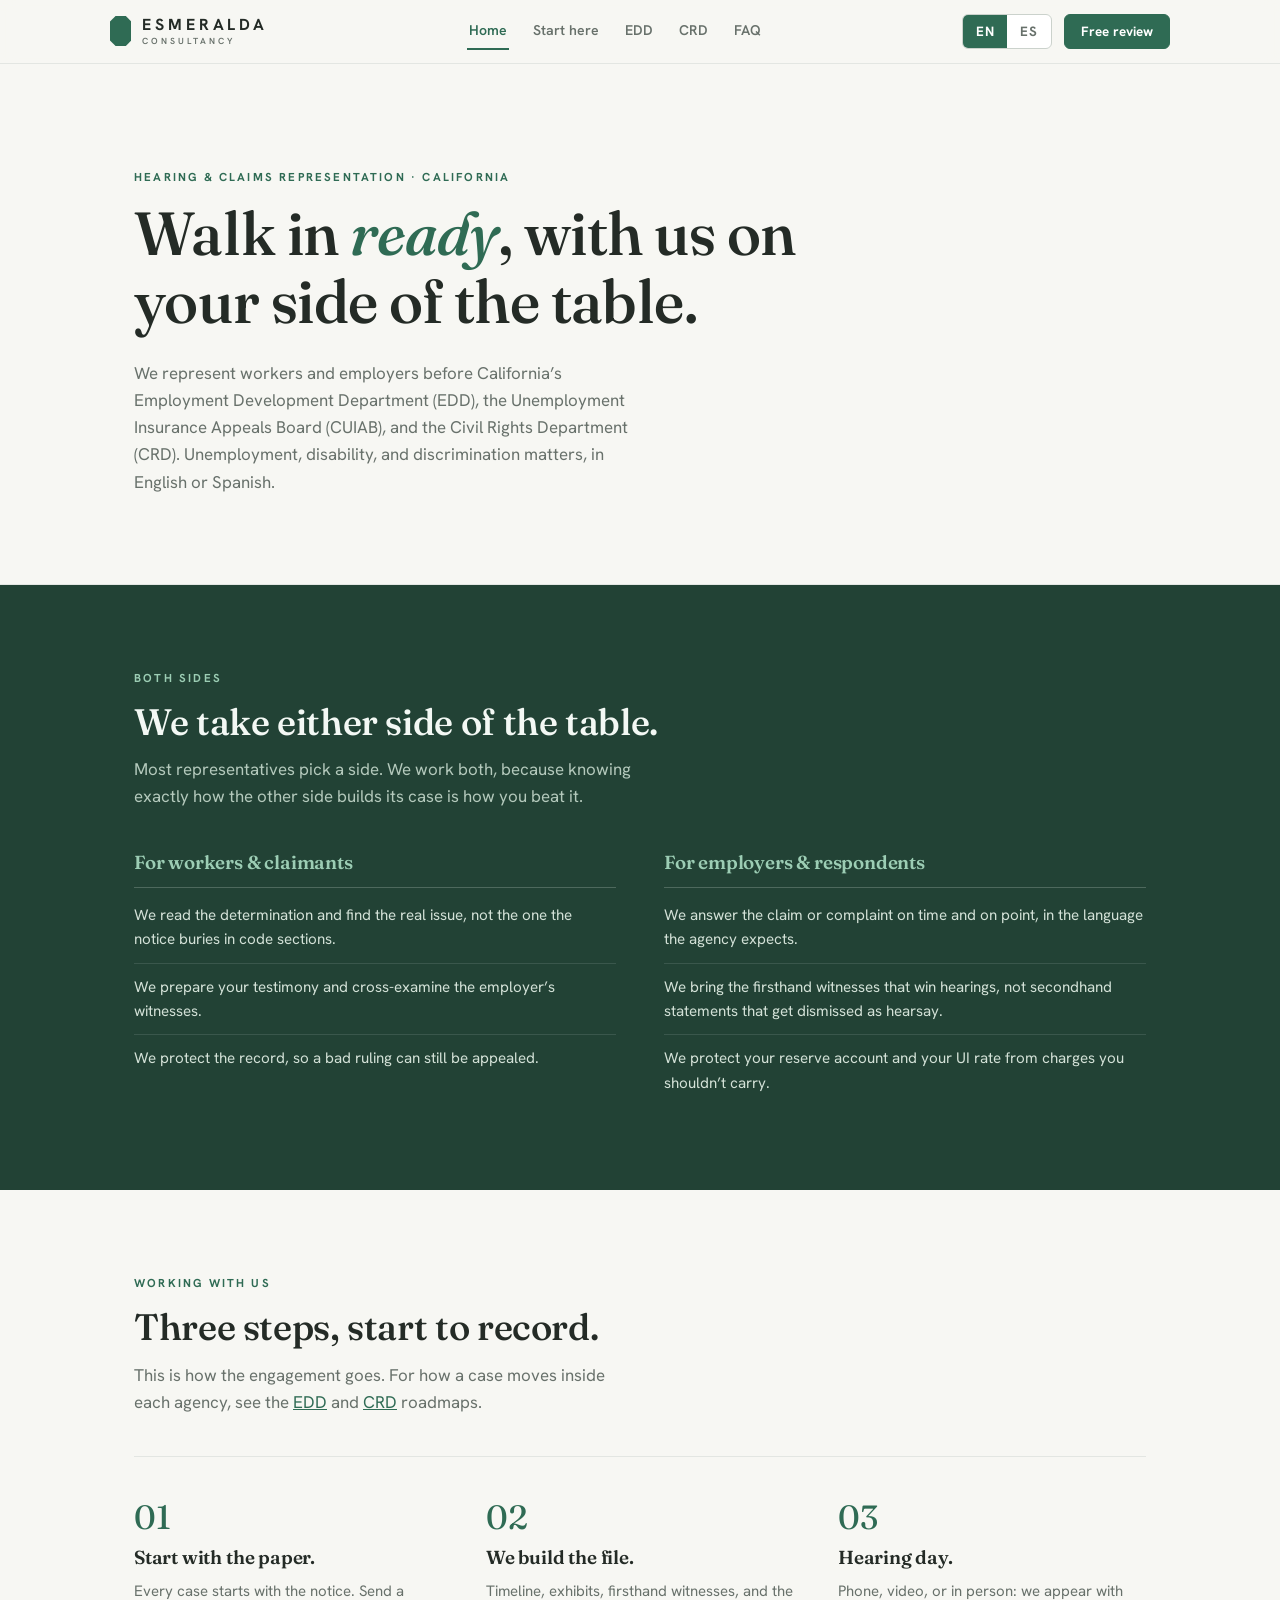
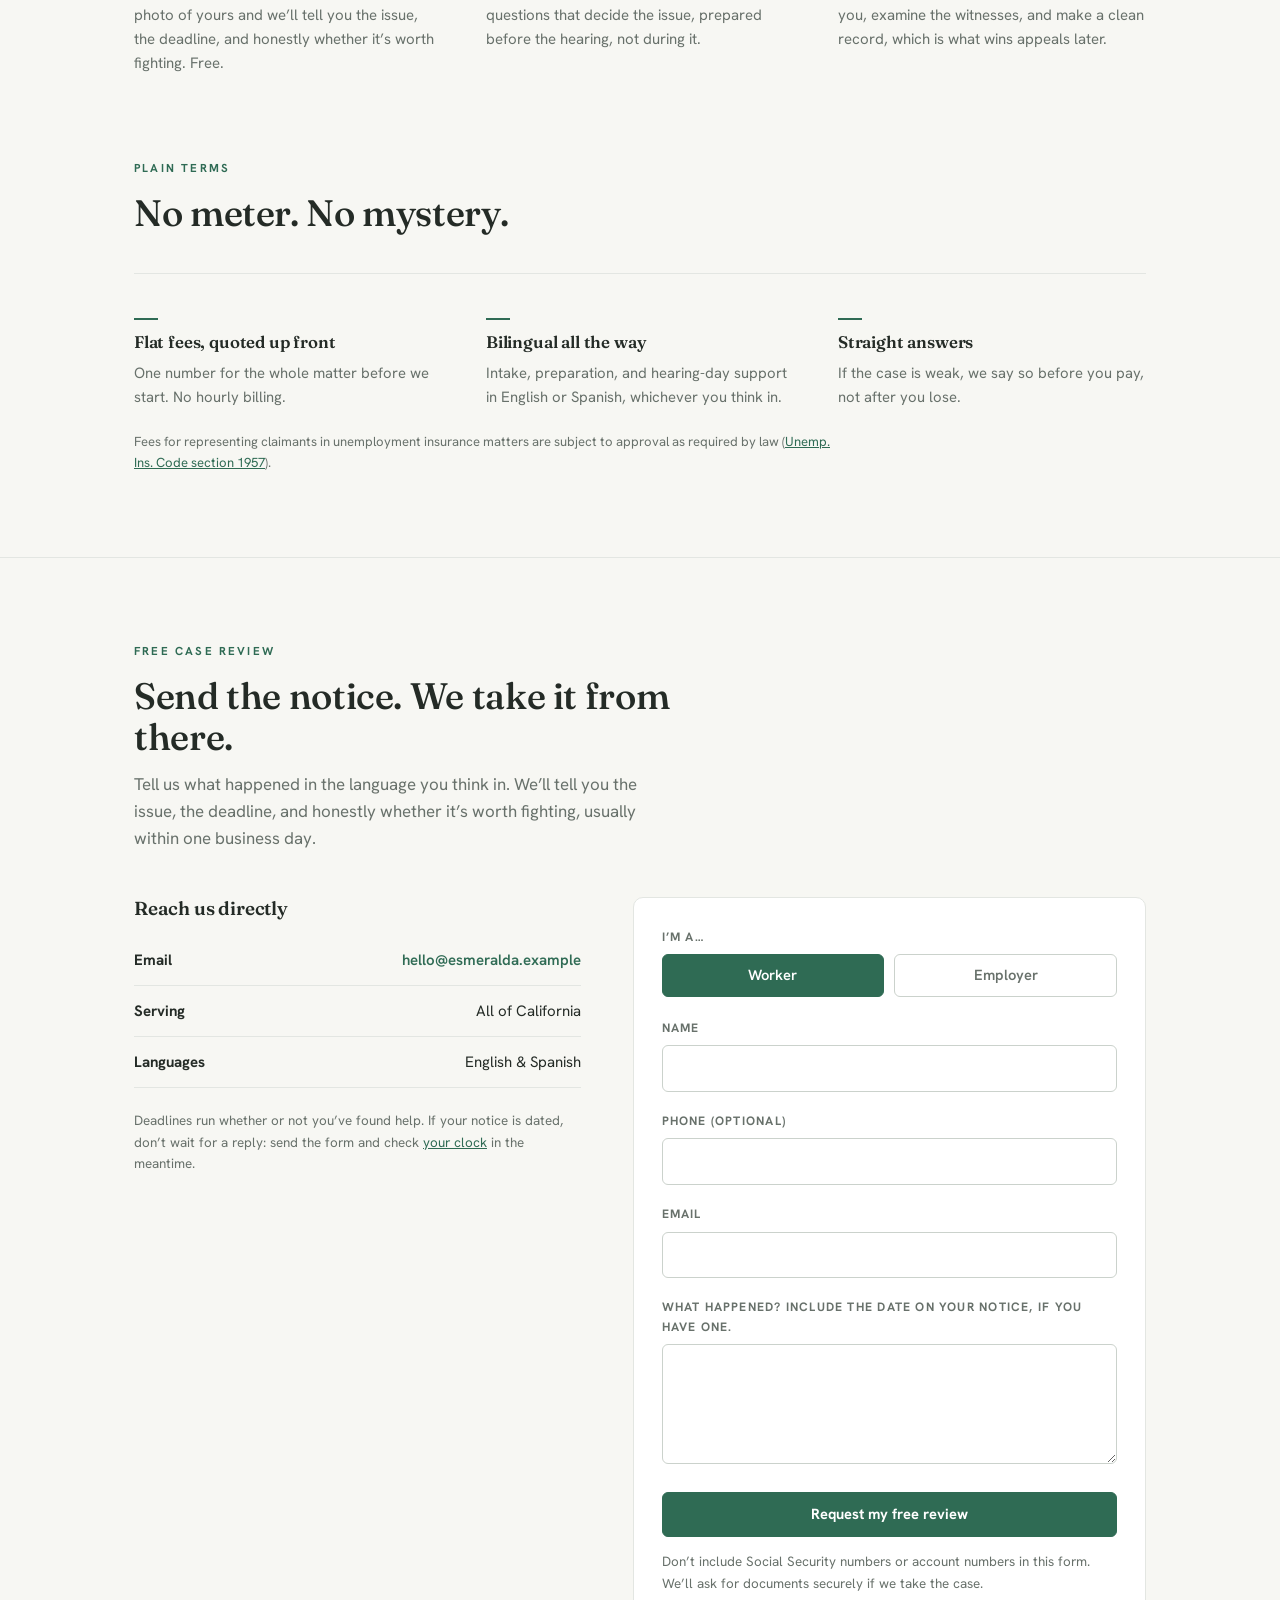
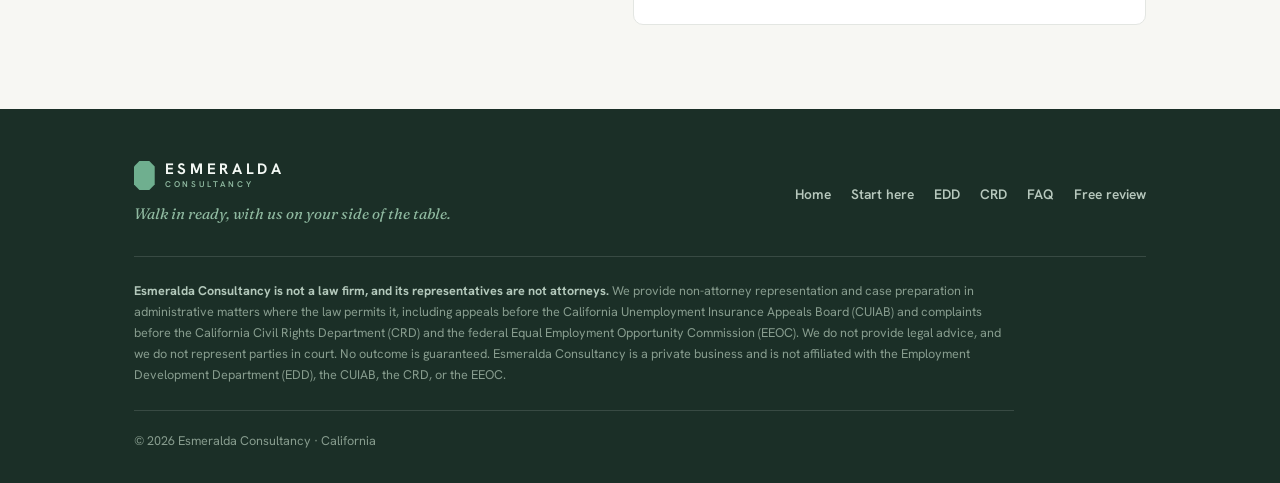
==== commit 1e0db007: "Add files via upload" ====
--- a/index.html
+++ b/index.html
@@ -16,7 +16,7 @@
 <link rel="icon" href='data:image/svg+xml,<svg xmlns="http://www.w3.org/2000/svg" viewBox="0 0 100 140"><path fill="%232F6B54" d="M26 0H74L100 26V114L74 140H26L0 114V26Z"/></svg>'>
 <link rel="preconnect" href="https://fonts.googleapis.com">
 <link rel="preconnect" href="https://fonts.gstatic.com" crossorigin>
-<link href="https://fonts.googleapis.com/css2?family=Fraunces:opsz,wght@9..144,430;9..144,530;9..144,600&family=Hanken+Grotesk:wght@400;500;600;700&display=swap" rel="stylesheet">
+<link href="https://fonts.googleapis.com/css2?family=Fraunces:ital,opsz,wght@0,9..144,430;0,9..144,530;0,9..144,600;1,9..144,530;1,9..144,600&family=Hanken+Grotesk:wght@400;500;600;700&display=swap" rel="stylesheet">
 <link rel="stylesheet" href="styles.css">
 </head>
 <body>
@@ -58,7 +58,7 @@
       <span class="es">Llegue <em>preparado</em>, con nosotros de su lado de la mesa.</span>
     </h1>
     <p class="lead">
-      <span class="en">We represent workers and employers before California's Employment Development Department (EDD), the Unemployment Insurance Appeals Board (CUIAB), and the Civil Rights Department (CRD). Unemployment, disability, and discrimination matters, in English or Spanish.</span>
+      <span class="en">We represent workers and employers before California’s Employment Development Department (EDD), the Unemployment Insurance Appeals Board (CUIAB), and the Civil Rights Department (CRD). Unemployment, disability, and discrimination matters, in English or Spanish.</span>
       <span class="es">Representamos a trabajadores y empleadores ante el Departamento del Desarrollo del Empleo (EDD), la Junta de Apelaciones del Seguro de Desempleo (CUIAB) y el Departamento de Derechos Civiles (CRD) de California. Asuntos de desempleo, incapacidad y discriminación, en inglés o en español.</span>
     </p>
   </div>
@@ -76,7 +76,7 @@
         <h3><span class="en">For workers &amp; claimants</span><span class="es">Para trabajadores y reclamantes</span></h3>
         <ul class="rows">
           <li><span class="en">We read the determination and find the real issue, not the one the notice buries in code sections.</span><span class="es">Leemos la determinación y encontramos el problema real, no el que el aviso esconde entre artículos de ley.</span></li>
-          <li><span class="en">We prepare your testimony and cross-examine the employer's witnesses.</span><span class="es">Preparamos su testimonio y contrainterrogamos a los testigos del empleador.</span></li>
+          <li><span class="en">We prepare your testimony and cross-examine the employer’s witnesses.</span><span class="es">Preparamos su testimonio y contrainterrogamos a los testigos del empleador.</span></li>
           <li><span class="en">We protect the record, so a bad ruling can still be appealed.</span><span class="es">Dejamos todo asentado en el registro, para que una mala decisión todavía se pueda apelar.</span></li>
         </ul>
       </div>
@@ -85,7 +85,7 @@
         <ul class="rows">
           <li><span class="en">We answer the claim or complaint on time and on point, in the language the agency expects.</span><span class="es">Respondemos al reclamo o a la queja a tiempo y al punto, en el lenguaje que la agencia espera.</span></li>
           <li><span class="en">We bring the firsthand witnesses that win hearings, not secondhand statements that get dismissed as hearsay.</span><span class="es">Llevamos a los testigos directos que ganan audiencias, no declaraciones de oídas que el juez descarta.</span></li>
-          <li><span class="en">We protect your reserve account and your UI rate from charges you shouldn't carry.</span><span class="es">Protegemos su cuenta de reserva y su tasa de seguro de desempleo de cargos que no le corresponden.</span></li>
+          <li><span class="en">We protect your reserve account and your UI rate from charges you shouldn’t carry.</span><span class="es">Protegemos su cuenta de reserva y su tasa de seguro de desempleo de cargos que no le corresponden.</span></li>
         </ul>
       </div>
     </div>
@@ -103,7 +103,7 @@
       <div class="step">
         <div class="num">01</div>
         <h3><span class="en">Start with the paper.</span><span class="es">Empiece con el papel.</span></h3>
-        <p><span class="en">Every case starts with the notice. Send a photo of yours and we'll tell you the issue, the deadline, and honestly whether it's worth fighting. Free.</span><span class="es">Todo caso empieza con el aviso. Mándenos una foto del suyo y le decimos cuál es el problema, cuál es la fecha límite y, con honestidad, si vale la pena pelearlo. Gratis.</span></p>
+        <p><span class="en">Every case starts with the notice. Send a photo of yours and we’ll tell you the issue, the deadline, and honestly whether it’s worth fighting. Free.</span><span class="es">Todo caso empieza con el aviso. Mándenos una foto del suyo y le decimos cuál es el problema, cuál es la fecha límite y, con honestidad, si vale la pena pelearlo. Gratis.</span></p>
       </div>
       <div class="step">
         <div class="num">02</div>
@@ -148,7 +148,7 @@
     <div class="sec-hd rv" style="margin-bottom:0">
       <div class="eyebrow"><span class="en">Free case review</span><span class="es">Revisión gratuita</span></div>
       <h2><span class="en">Send the notice. We take it from there.</span><span class="es">Mándenos el aviso. Nosotros seguimos desde ahí.</span></h2>
-      <p class="lead"><span class="en">Tell us what happened in the language you think in. We'll tell you the issue, the deadline, and honestly whether it's worth fighting, usually within one business day.</span><span class="es">Cuéntenos qué pasó en el idioma en que usted piensa. Le diremos cuál es el problema, cuál es la fecha límite y, con honestidad, si vale la pena pelearlo, normalmente en un día hábil.</span></p>
+      <p class="lead"><span class="en">Tell us what happened in the language you think in. We’ll tell you the issue, the deadline, and honestly whether it’s worth fighting, usually within one business day.</span><span class="es">Cuéntenos qué pasó en el idioma en que usted piensa. Le diremos cuál es el problema, cuál es la fecha límite y, con honestidad, si vale la pena pelearlo, normalmente en un día hábil.</span></p>
     </div>
     <div class="contact rv">
       <div>
@@ -159,10 +159,10 @@
           <div class="c-line"><b><span class="en">Serving</span><span class="es">Atendemos</span></b><span class="en">All of California</span><span class="es">Toda California</span></div>
           <div class="c-line"><b><span class="en">Languages</span><span class="es">Idiomas</span></b><span class="en">English &amp; Spanish</span><span class="es">Inglés y español</span></div>
         </div>
-        <p class="small" style="margin-top:22px"><span class="en">Deadlines run whether or not you've found help. If your notice is dated, don't wait for a reply: send the form and check <a class="il" href="start.html" style="color:var(--em)">your clock</a> in the meantime.</span><span class="es">Los plazos corren aunque usted todavía no encuentre ayuda. Si su aviso ya tiene fecha, no espere la respuesta: mande el formulario y revise <a class="il" href="start.html" style="color:var(--em)">su reloj</a> mientras tanto.</span></p>
+        <p class="small" style="margin-top:22px"><span class="en">Deadlines run whether or not you’ve found help. If your notice is dated, don’t wait for a reply: send the form and check <a class="il" href="start.html" style="color:var(--em)">your clock</a> in the meantime.</span><span class="es">Los plazos corren aunque usted todavía no encuentre ayuda. Si su aviso ya tiene fecha, no espere la respuesta: mande el formulario y revise <a class="il" href="start.html" style="color:var(--em)">su reloj</a> mientras tanto.</span></p>
       </div>
       <div class="cform">
-        <span class="field"><span class="en">I'm a…</span><span class="es">Soy…</span></span>
+        <span class="field"><span class="en">I’m a…</span><span class="es">Soy…</span></span>
         <div class="pills" style="margin-bottom:22px">
           <button type="button" class="pill on" id="pWorker" onclick="setSide('worker')"><span class="en">Worker</span><span class="es">Trabajador</span></button>
           <button type="button" class="pill" id="pEmployer" onclick="setSide('employer')"><span class="en">Employer</span><span class="es">Empleador</span></button>
@@ -178,9 +178,9 @@
           <textarea id="fMsg" name="message" required></textarea>
           <button class="btn" type="submit" style="width:100%"><span class="en">Request my free review</span><span class="es">Solicitar mi revisión gratuita</span></button>
         </form>
-        <p class="f-ok" id="fOk"><span class="en">Received. We'll reply shortly. Check your spam folder just in case.</span><span class="es">Recibido. Le responderemos pronto. Revise su carpeta de spam por si acaso.</span></p>
+        <p class="f-ok" id="fOk"><span class="en">Received. We’ll reply shortly. Check your spam folder just in case.</span><span class="es">Recibido. Le responderemos pronto. Revise su carpeta de spam por si acaso.</span></p>
         <p class="f-err" id="fErr"><span class="en">Something went wrong. Email us directly at </span><span class="es">Algo salió mal. Escríbanos directamente a </span><span class="mailtxt"></span>.</p>
-        <p class="f-note"><span class="en">Don't include Social Security numbers or account numbers in this form. We'll ask for documents securely if we take the case.</span><span class="es">No incluya números de Seguro Social ni números de cuenta en este formulario. Si tomamos el caso, le pediremos los documentos de forma segura.</span></p>
+        <p class="f-note"><span class="en">Don’t include Social Security numbers or account numbers in this form. We’ll ask for documents securely if we take the case.</span><span class="es">No incluya números de Seguro Social ni números de cuenta en este formulario. Si tomamos el caso, le pediremos los documentos de forma segura.</span></p>
       </div>
     </div>
   </div>
@@ -208,8 +208,8 @@
       </div>
     </div>
     <p class="disclaimer">
-      <span class="en"><b>Esmeralda Consultancy is not a law firm, and its representatives are not attorneys.</b> We provide non-attorney representation and case preparation in administrative proceedings where the law permits it, such as hearings before the California Unemployment Insurance Appeals Board. We do not provide legal advice, and we do not represent parties in court. No outcome is guaranteed. Esmeralda Consultancy is a private business and is not affiliated with the EDD, the CUIAB, the CRD, or the EEOC.</span>
-      <span class="es"><b>Esmeralda Consultancy no es un despacho de abogados y sus representantes no son abogados.</b> Ofrecemos representación y preparación de casos, sin abogado, en procedimientos administrativos donde la ley lo permite, como las audiencias ante la Junta de Apelaciones del Seguro de Desempleo de California. No damos asesoría legal ni representamos a las partes en los tribunales. Ningún resultado está garantizado. Esmeralda Consultancy es un negocio privado y no está afiliada al EDD, a la CUIAB, al CRD ni a la EEOC.</span>
+      <span class="en"><b>Esmeralda Consultancy is not a law firm, and its representatives are not attorneys.</b> We provide non-attorney representation and case preparation in administrative matters where the law permits it, including appeals before the California Unemployment Insurance Appeals Board (CUIAB) and complaints before the California Civil Rights Department (CRD) and the federal Equal Employment Opportunity Commission (EEOC). We do not provide legal advice, and we do not represent parties in court. No outcome is guaranteed. Esmeralda Consultancy is a private business and is not affiliated with the Employment Development Department (EDD), the CUIAB, the CRD, or the EEOC.</span>
+      <span class="es"><b>Esmeralda Consultancy no es un despacho de abogados y sus representantes no son abogados.</b> Ofrecemos representación y preparación de casos, sin abogado, en asuntos administrativos donde la ley lo permite, incluyendo apelaciones ante la Junta de Apelaciones del Seguro de Desempleo de California (CUIAB) y quejas ante el Departamento de Derechos Civiles de California (CRD) y la Comisión para la Igualdad de Oportunidades en el Empleo (EEOC). No damos asesoría legal ni representamos a las partes en los tribunales. Ningún resultado está garantizado. Esmeralda Consultancy es un negocio privado y no está afiliada al Departamento del Desarrollo del Empleo (EDD), a la CUIAB, al CRD ni a la EEOC.</span>
     </p>
     <div class="ft-bot">© 2026 Esmeralda Consultancy · California</div>
   </div>
--- a/styles.css
+++ b/styles.css
@@ -44,8 +44,6 @@
 /* ===== one control system ===== */
 .btn{display:inline-block;font-family:inherit;font-size:.92rem;font-weight:700;line-height:1;padding:14px 24px;background:var(--em);color:#fff;text-decoration:none;border:1px solid var(--em);border-radius:var(--r);cursor:pointer;transition:background .15s,border-color .15s,color .15s}
 .btn:hover{background:var(--em-deep);border-color:var(--em-deep)}
-.btn.quiet{background:var(--card);border-color:var(--ctl);color:var(--ink)}
-.btn.quiet:hover{border-color:var(--em);color:var(--em);background:var(--em-lite)}
 .btn.sm{font-size:.84rem;padding:10px 16px}
 a:focus-visible,button:focus-visible,select:focus-visible,input:focus-visible,textarea:focus-visible,summary:focus-visible{outline:2px solid var(--em);outline-offset:2px}
 
@@ -61,7 +59,7 @@
 header{position:sticky;top:0;z-index:50;background:rgba(247,247,243,.93);backdrop-filter:blur(8px);border-bottom:1px solid var(--line)}
 .hd{display:flex;align-items:center;justify-content:space-between;gap:16px;padding:13px 0}
 .brand{display:flex;align-items:center;gap:11px;text-decoration:none}
-.brand svg{width:17px;height:auto;color:var(--em);flex:none}
+.brand svg{width:auto;height:30px;color:var(--em);flex:none}
 .brand .bt{display:flex;flex-direction:column;line-height:1}
 .brand .bt b{font-weight:700;font-size:1rem;letter-spacing:.24em}
 .brand .bt span{font-size:.55rem;font-weight:600;letter-spacing:.34em;text-transform:uppercase;color:var(--mut);margin-top:4px}
@@ -79,7 +77,6 @@
 
 /* ===== page scaffolding ===== */
 section{padding:84px 0}
-section.tight{padding:60px 0}
 .sec-hd{max-width:640px;margin-bottom:40px}
 .page-hero{padding:72px 0 52px;border-bottom:1px solid var(--line)}
 .page-hero h1{font-size:clamp(2.1rem,4.6vw,3.1rem);max-width:22ch}
@@ -109,6 +106,11 @@
 .matter h4{font-size:1rem;font-weight:700;margin-bottom:4px}
 .matter p{font-size:.9rem;color:var(--mut);max-width:46ch}
 @media(max-width:760px){.matters{grid-template-columns:1fr}}
+
+/* ===== white band & panel ===== */
+.band-white{background:var(--card);border-top:1px solid var(--line);border-bottom:1px solid var(--line)}
+.panel{background:var(--card);border:1px solid var(--line);border-radius:10px;padding:34px 32px;max-width:720px}
+@media(max-width:640px){.panel{padding:24px 20px}}
 
 /* ===== dark band ===== */
 .band-dark{background:var(--panel);color:#E7EFEA}
@@ -118,6 +120,7 @@
 .band-dark .cols2{margin-top:40px}
 .band-dark .cols2 h3{color:#9CCDB4;border-bottom-color:rgba(231,239,234,.22)}
 .band-dark ul.rows li{border-color:rgba(231,239,234,.12);color:#D3E1D7}
+.band-dark .small{color:#B4C9BC}
 
 /* ===== steps & terms ===== */
 .steps{display:grid;grid-template-columns:repeat(3,1fr);gap:44px;border-top:1px solid var(--line);padding-top:44px}
@@ -160,18 +163,16 @@
 .tri-result h3{font-size:1.3rem;margin-bottom:12px}
 .tri-clock{font-size:.95rem;margin-bottom:16px;max-width:56ch}
 .tri-clock a{color:var(--em)}
-.tri-h{font-size:.76rem;font-weight:700;letter-spacing:.1em;text-transform:uppercase;color:var(--mut);margin:24px 0 8px}
+.tri-h{font-size:.72rem;font-weight:700;letter-spacing:.12em;text-transform:uppercase;color:var(--mut);margin:22px 0 6px}
 .tri-path{list-style:none;counter-reset:tp}
-.tri-path li{counter-increment:tp;position:relative;padding:7px 0 7px 34px;font-size:.94rem;border-top:1px solid var(--line)}
-.tri-path li::before{content:counter(tp,decimal-leading-zero);position:absolute;left:0;top:9px;font-family:'Fraunces',serif;font-size:.86rem;color:var(--em)}
+.tri-path li{counter-increment:tp;position:relative;padding:5px 0 5px 32px;font-size:.94rem}
+.tri-path li::before{content:counter(tp,decimal-leading-zero);position:absolute;left:0;top:7px;font-family:'Fraunces',serif;font-size:.86rem;color:var(--em)}
 .tri-gather{list-style:none}
-.tri-gather li{position:relative;padding:6px 0 6px 18px;font-size:.94rem;color:var(--ink)}
-.tri-gather li::before{content:"";position:absolute;left:2px;top:.62em;width:6px;height:6px;background:var(--em);border-radius:50%}
-.tri-date{display:flex;gap:10px;align-items:flex-end;flex-wrap:wrap;padding:18px;background:var(--bg);border:1px solid var(--line);border-radius:var(--r)}
-.tri-date>div{flex:1;min-width:180px}
-.tri-date input{margin-bottom:0}
-.tri-date .btn{padding:13px 20px}
-.dl-out{display:none;margin-top:16px}
+.tri-gather li{position:relative;padding:5px 0 5px 18px;font-size:.94rem;color:var(--ink)}
+.tri-gather li::before{content:"";position:absolute;left:2px;top:10px;width:6px;height:6px;background:var(--em);border-radius:50%}
+.tri-when{margin:4px 0 10px}
+.tri-when input{max-width:260px;margin-bottom:0}
+.dl-out{display:none;margin-top:14px}
 .dl-out.show{display:block}
 .dl-out .dl-date{font-family:'Fraunces',serif;font-weight:600;font-size:1.4rem;line-height:1.2}
 .dl-out .dl-pill{display:inline-block;margin-top:8px;font-size:.82rem;font-weight:700;padding:6px 12px;border-radius:var(--r)}
@@ -183,7 +184,7 @@
 .dl-out.past .dl-pill{background:#F1DFDA;color:#6F2C21}
 .dl-out .dl-note{margin-top:10px;font-size:.88rem;color:var(--mut)}
 .tri-note{margin-top:22px;font-size:.9rem;border-left:2px solid var(--em);padding:2px 0 2px 14px;color:var(--ink);max-width:56ch}
-.tri-cta{margin-top:26px;padding-top:22px;border-top:1px solid var(--line)}
+.tri-cta{margin-top:26px}
 .fine{font-size:.82rem;color:var(--mut);margin-top:22px;max-width:700px;line-height:1.6}
 .fine a{color:var(--em)}
 
@@ -214,7 +215,7 @@
 footer{background:var(--footer);color:#B7C8BD;padding:52px 0 32px}
 .ft-top{display:flex;justify-content:space-between;gap:40px;flex-wrap:wrap;padding-bottom:30px;border-bottom:1px solid rgba(231,239,234,.14)}
 .ft-brand{display:flex;align-items:center;gap:10px;text-decoration:none}
-.ft-brand svg{width:15px;color:#6FAF8F;flex:none}
+.ft-brand svg{width:auto;height:29px;color:#6FAF8F;flex:none}
 .ft-brand .bt{display:flex;flex-direction:column;line-height:1}
 .ft-brand .bt b{font-weight:700;font-size:.95rem;letter-spacing:.24em;color:#F3F8F4}
 .ft-brand .bt span{font-size:.52rem;font-weight:600;letter-spacing:.34em;text-transform:uppercase;color:#8FB9A0;margin-top:4px}
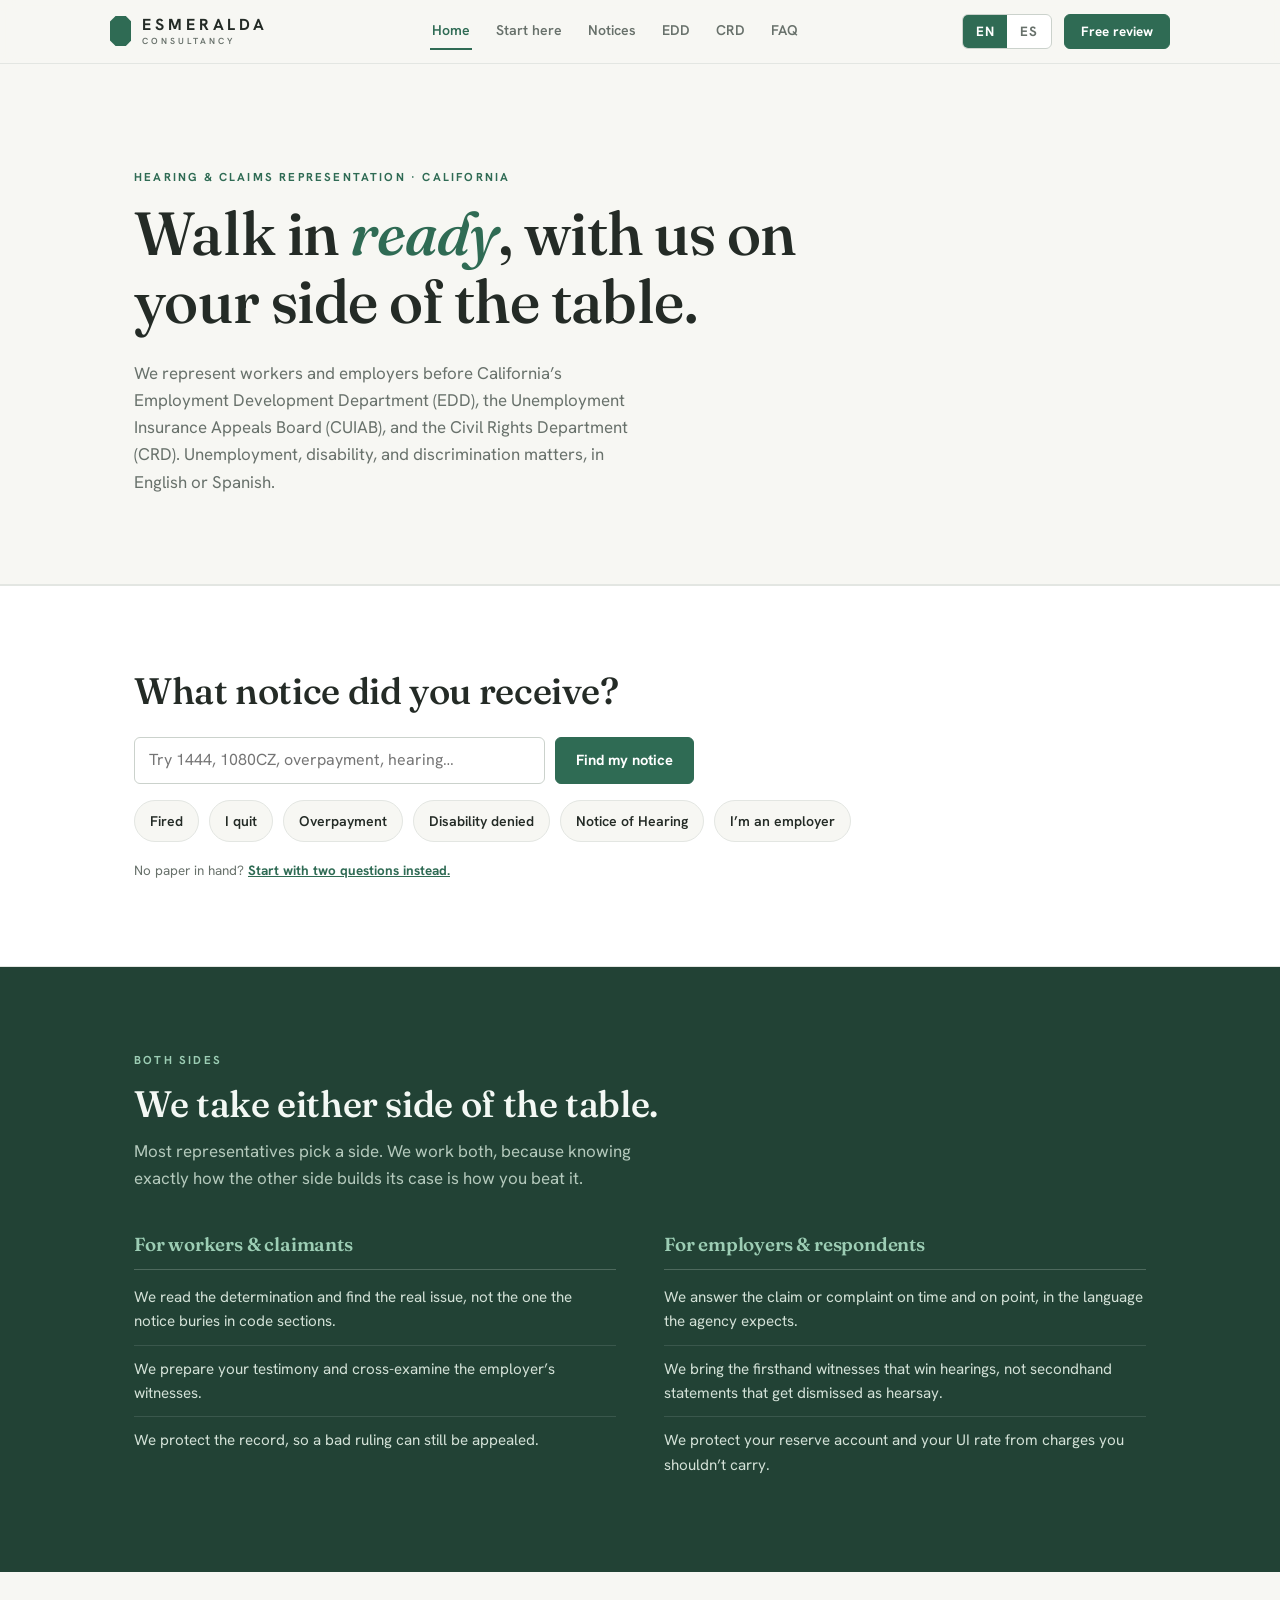
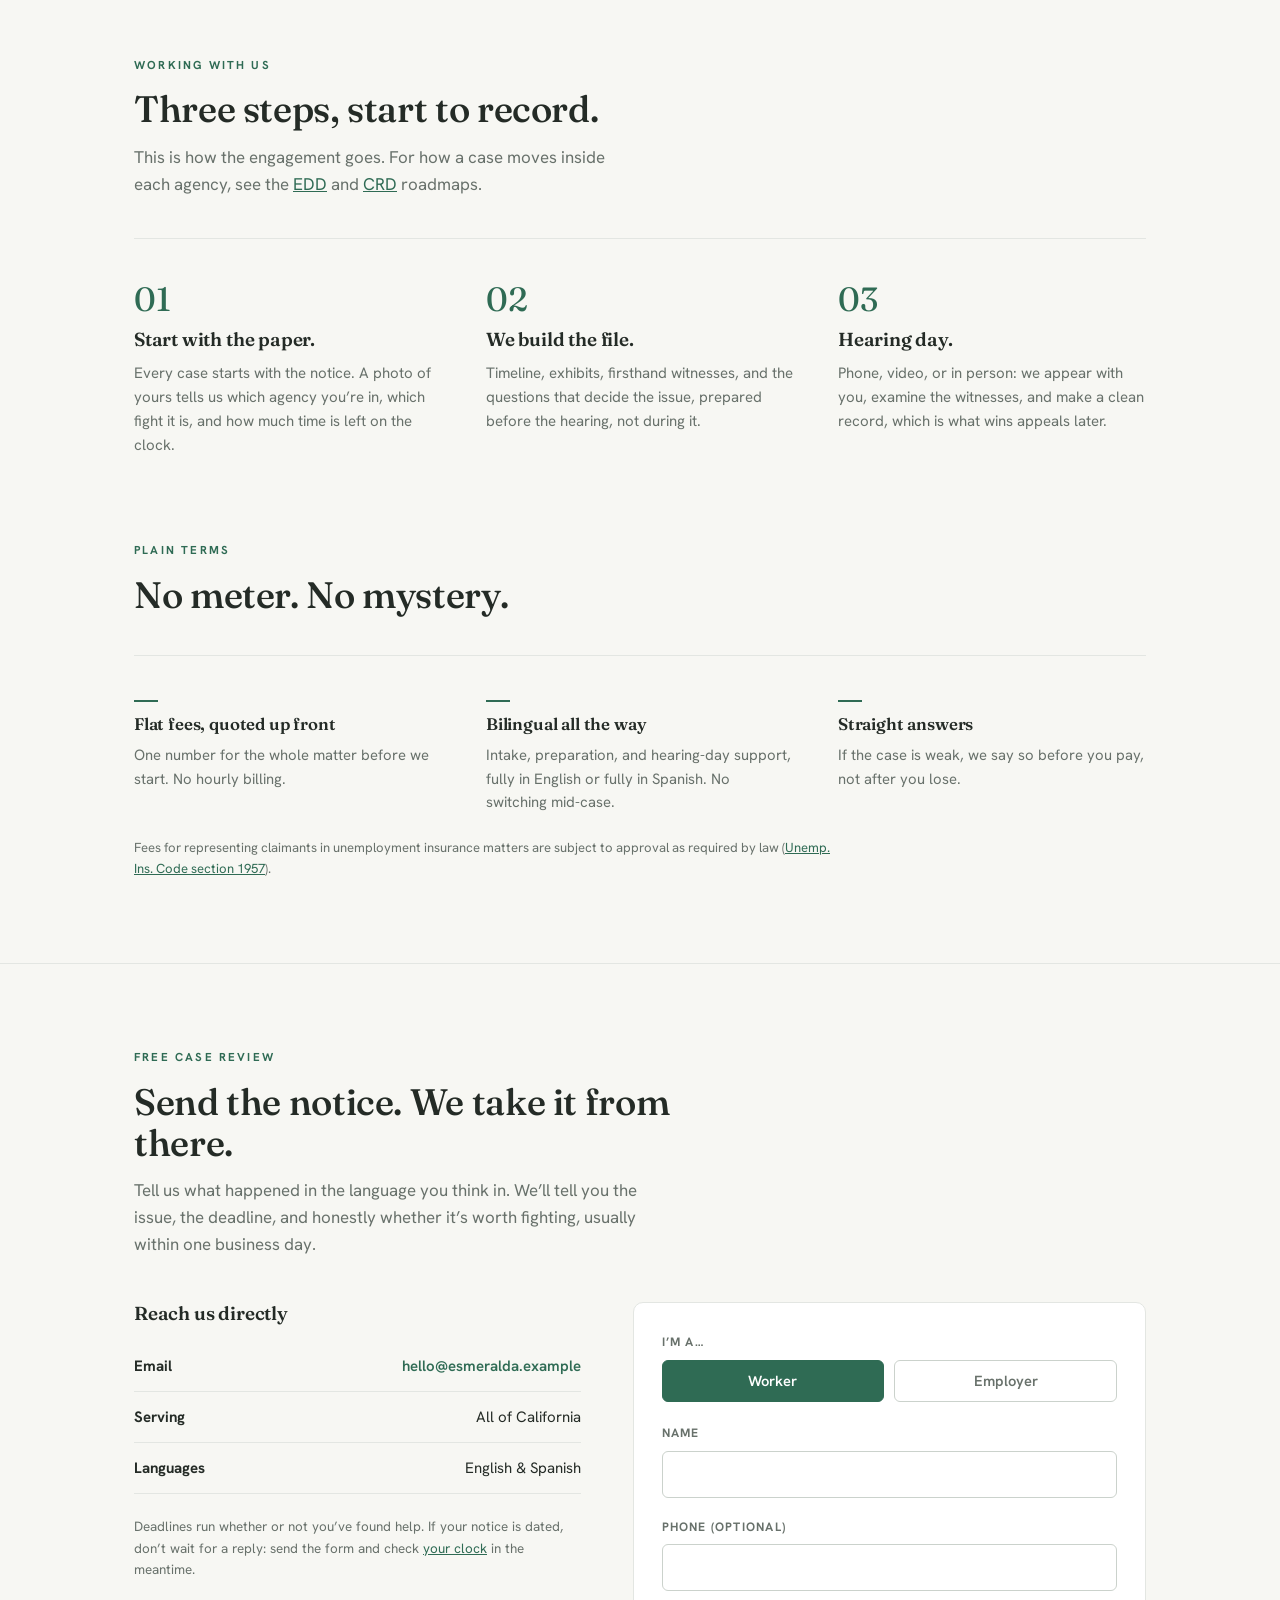
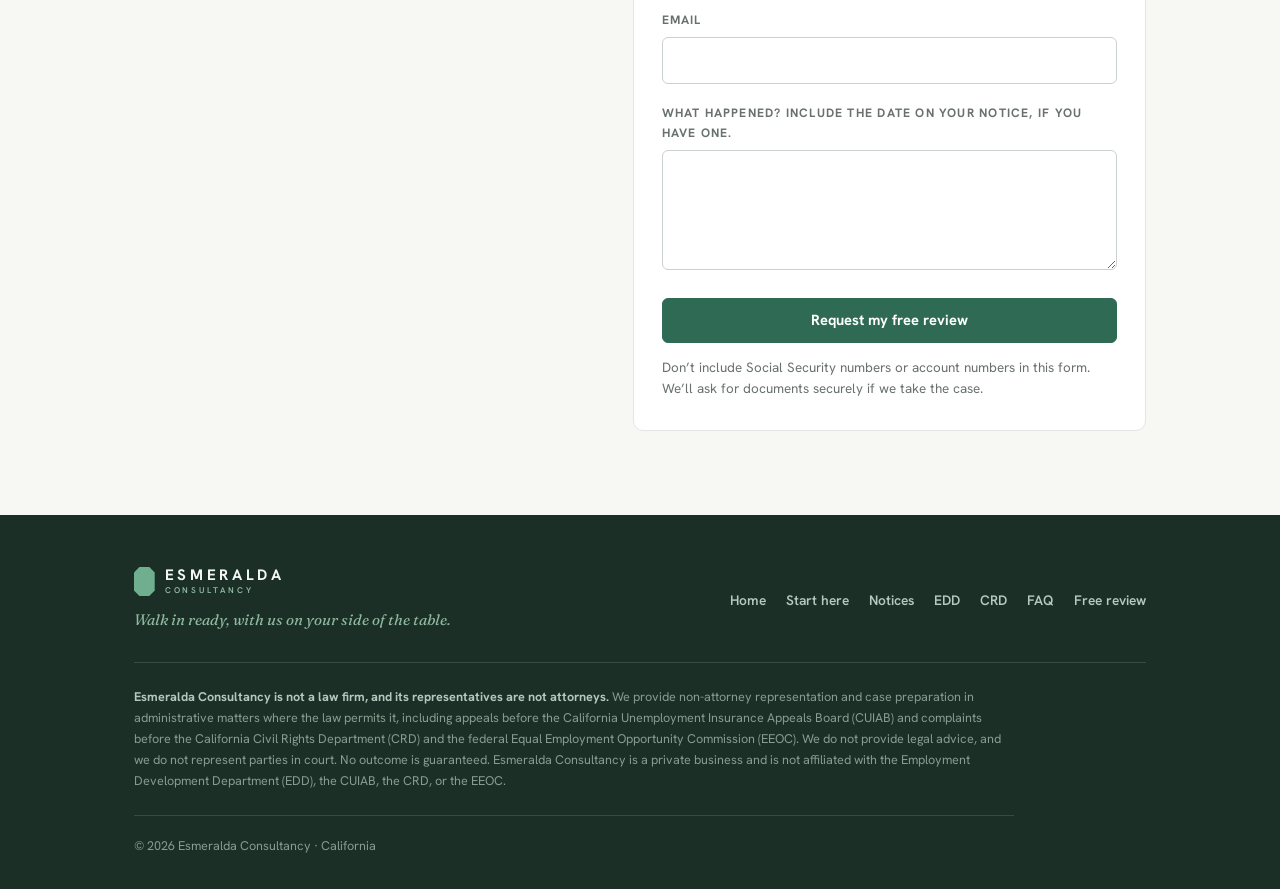
==== commit 85494c10: "Add files via upload" ====
--- a/index.html
+++ b/index.html
@@ -18,6 +18,7 @@
 <link rel="preconnect" href="https://fonts.gstatic.com" crossorigin>
 <link href="https://fonts.googleapis.com/css2?family=Fraunces:ital,opsz,wght@0,9..144,430;0,9..144,530;0,9..144,600;1,9..144,530;1,9..144,600&family=Hanken+Grotesk:wght@400;500;600;700&display=swap" rel="stylesheet">
 <link rel="stylesheet" href="styles.css">
+<noscript><style>.rv{opacity:1;transform:none}</style></noscript>
 </head>
 <body>
 <a class="skip" href="#main"><span class="en">Skip to content</span><span class="es">Ir al contenido</span></a>
@@ -31,9 +32,11 @@
     <nav class="main" aria-label="Main">
       <a class="il" href="index.html" aria-current="page"><span class="en">Home</span><span class="es">Inicio</span></a>
       <a class="il" href="start.html"><span class="en">Start here</span><span class="es">Empiece aquí</span></a>
+      <a class="il" href="notices.html"><span class="en">Notices</span><span class="es">Avisos</span></a>
       <a class="il" href="edd.html">EDD</a>
       <a class="il" href="crd.html">CRD</a>
       <a class="il" href="faq.html"><span class="en">FAQ</span><span class="es">Preguntas</span></a>
+      <a class="nav-cta" href="#review"><span class="en">Free review</span><span class="es">Revisión gratis</span></a>
     </nav>
     <div class="hd-r">
       <div class="seg" role="group" aria-label="Language">
@@ -64,6 +67,27 @@
   </div>
 </div>
 
+<section class="band-white">
+  <div class="wrap">
+    <div class="sec-hd rv" style="margin-bottom:26px">
+      <h2><span class="en">What notice did you receive?</span><span class="es">¿Qué aviso recibió?</span></h2>
+    </div>
+    <form class="nsq rv" onsubmit="return goNotice(event)">
+      <input type="text" id="nsearch" autocomplete="off" aria-label="Find your notice" placeholder="Try 1444, 1080CZ, overpayment, hearing…">
+      <button class="btn" type="submit"><span class="en">Find my notice</span><span class="es">Buscar mi aviso</span></button>
+    </form>
+    <div class="chips rv">
+      <a class="chip il" href="start.html?side=worker&amp;sit=w1"><span class="en">Fired</span><span class="es">Despido</span></a>
+      <a class="chip il" href="start.html?side=worker&amp;sit=w2"><span class="en">I quit</span><span class="es">Renuncia</span></a>
+      <a class="chip il" href="start.html?side=worker&amp;sit=w3"><span class="en">Overpayment</span><span class="es">Sobrepago</span></a>
+      <a class="chip il" href="start.html?side=worker&amp;sit=w4"><span class="en">Disability denied</span><span class="es">Incapacidad negada</span></a>
+      <a class="chip il" href="notices.html?q=hearing"><span class="en">Notice of Hearing</span><span class="es">Aviso de audiencia</span></a>
+      <a class="chip il" href="start.html?side=employer"><span class="en">I’m an employer</span><span class="es">Soy empleador</span></a>
+    </div>
+    <p class="small rv" style="margin-top:18px"><span class="en">No paper in hand? <a class="il" href="start.html" style="color:var(--em);font-weight:700">Start with two questions instead.</a></span><span class="es">¿No tiene papel en la mano? <a class="il" href="start.html" style="color:var(--em);font-weight:700">Empiece con dos preguntas.</a></span></p>
+  </div>
+</section>
+
 <section class="band-dark">
   <div class="wrap">
     <div class="sec-hd rv" style="margin-bottom:0">
@@ -103,7 +127,7 @@
       <div class="step">
         <div class="num">01</div>
         <h3><span class="en">Start with the paper.</span><span class="es">Empiece con el papel.</span></h3>
-        <p><span class="en">Every case starts with the notice. Send a photo of yours and we’ll tell you the issue, the deadline, and honestly whether it’s worth fighting. Free.</span><span class="es">Todo caso empieza con el aviso. Mándenos una foto del suyo y le decimos cuál es el problema, cuál es la fecha límite y, con honestidad, si vale la pena pelearlo. Gratis.</span></p>
+        <p><span class="en">Every case starts with the notice. A photo of yours tells us which agency you’re in, which fight it is, and how much time is left on the clock.</span><span class="es">Todo caso empieza con el aviso. Una foto del suyo nos dice en qué agencia está, cuál es la pelea y cuánto tiempo queda en el reloj.</span></p>
       </div>
       <div class="step">
         <div class="num">02</div>
@@ -132,7 +156,7 @@
       </div>
       <div class="term">
         <h3><span class="en">Bilingual all the way</span><span class="es">Bilingüe de principio a fin</span></h3>
-        <p><span class="en">Intake, preparation, and hearing-day support in English or Spanish, whichever you think in.</span><span class="es">Recepción del caso, preparación y apoyo el día de la audiencia en inglés o en español, en el idioma en que usted piensa.</span></p>
+        <p><span class="en">Intake, preparation, and hearing-day support, fully in English or fully in Spanish. No switching mid-case.</span><span class="es">Recepción del caso, preparación y apoyo el día de la audiencia, todo en inglés o todo en español. Sin cambiar de idioma a medio caso.</span></p>
       </div>
       <div class="term">
         <h3><span class="en">Straight answers</span><span class="es">Respuestas directas</span></h3>
@@ -201,6 +225,7 @@
       <div class="ft-nav">
         <a class="il" href="index.html"><span class="en">Home</span><span class="es">Inicio</span></a>
         <a class="il" href="start.html"><span class="en">Start here</span><span class="es">Empiece aquí</span></a>
+        <a class="il" href="notices.html"><span class="en">Notices</span><span class="es">Avisos</span></a>
         <a class="il" href="edd.html">EDD</a>
         <a class="il" href="crd.html">CRD</a>
         <a class="il" href="faq.html"><span class="en">FAQ</span><span class="es">Preguntas</span></a>
@@ -215,6 +240,8 @@
   </div>
 </footer>
 
+<a class="mcta il" href="start.html"><span class="en">Start with your notice</span><span class="es">Empiece con su aviso</span></a>
+
 <script src="app.js"></script>
 </body>
 </html>
--- a/styles.css
+++ b/styles.css
@@ -16,7 +16,9 @@
   --r:6px;
 }
 *{margin:0;padding:0;box-sizing:border-box}
-html{scroll-behavior:smooth;scroll-padding-top:96px}
+html{scroll-behavior:smooth;scroll-padding-top:96px;-webkit-text-size-adjust:100%}
+html,body{overflow-x:clip}
+a,button,summary{-webkit-tap-highlight-color:transparent}
 body{font-family:'Hanken Grotesk',system-ui,sans-serif;background:var(--bg);color:var(--ink);font-size:17px;line-height:1.6;-webkit-font-smoothing:antialiased}
 img,svg{display:block}
 a{color:inherit}
@@ -54,6 +56,8 @@
 .field{display:block;font-size:.76rem;font-weight:700;letter-spacing:.1em;text-transform:uppercase;color:var(--mut);margin:0 0 7px}
 select,input[type=date],input[type=text],input[type=email],input[type=tel],textarea{width:100%;font-family:inherit;font-size:1rem;line-height:1.3;padding:12px 14px;border:1px solid var(--ctl);border-radius:var(--r);background:var(--card);color:var(--ink);margin-bottom:20px;-webkit-appearance:none;appearance:none}
 textarea{min-height:120px;resize:vertical}
+input[type=date]{-webkit-appearance:auto;appearance:auto;min-height:49px}
+input[type=date]::-webkit-date-and-time-value{text-align:left}
 
 /* ===== header ===== */
 header{position:sticky;top:0;z-index:50;background:rgba(247,247,243,.93);backdrop-filter:blur(8px);border-bottom:1px solid var(--line)}
@@ -68,12 +72,27 @@
 nav.main a:hover{color:var(--em)}
 nav.main a[aria-current=page]{color:var(--em);border-bottom-color:var(--em)}
 .hd-r{display:flex;align-items:center;gap:12px}
-@media(max-width:860px){nav.main{gap:16px}nav.main a{font-size:.82rem}}
+.hd>*{min-width:0}
+.nav-cta{display:none}
+@media(max-width:860px){
+  html{scroll-padding-top:130px}
+  .hd{flex-wrap:wrap;gap:10px;padding:11px 0}
+  nav.main{order:3;width:100%;gap:18px;overflow-x:auto;padding:2px 0 4px}
+  nav.main a{font-size:.86rem;padding:8px 2px}
+}
 @media(max-width:700px){
-  .hd{flex-wrap:wrap;padding:11px 0}
-  nav.main{order:3;width:100%;gap:18px;overflow-x:auto;padding-bottom:2px}
-}
-@media(max-width:420px){.hd-r .btn{display:none}}
+  .brand svg{height:27px}
+  .brand .bt b{font-size:.92rem;letter-spacing:.2em}
+  .brand .bt span{font-size:.52rem;letter-spacing:.3em}
+  .seg button{padding:9px 11px}
+  .hd-r{gap:8px}
+  .hd-r .btn{font-size:.8rem;padding:9px 13px}
+}
+@media(max-width:480px){
+  .hd-r .btn{display:none}
+  .nav-cta{display:inline-block;color:var(--em);font-weight:700}
+  nav.main{gap:14px}
+}
 
 /* ===== page scaffolding ===== */
 section{padding:84px 0}
@@ -85,7 +104,7 @@
 
 /* ===== home hero ===== */
 .hero{padding:104px 0 88px;border-bottom:1px solid var(--line)}
-.hero h1{max-width:19ch}
+.hero h1{max-width:19ch;font-size:clamp(2.05rem,8vw,3.8rem)}
 .hero h1 em{font-style:italic;color:var(--em)}
 .hero .lead{margin-top:24px}
 @media(max-width:760px){.hero{padding:66px 0 56px}}
@@ -111,6 +130,33 @@
 .band-white{background:var(--card);border-top:1px solid var(--line);border-bottom:1px solid var(--line)}
 .panel{background:var(--card);border:1px solid var(--line);border-radius:10px;padding:34px 32px;max-width:720px}
 @media(max-width:640px){.panel{padding:24px 20px}}
+
+/* ===== notice quick search (home) ===== */
+.nsq{display:flex;gap:10px;max-width:560px}
+.nsq input{margin-bottom:0}
+.nsq .btn{white-space:nowrap;padding:13px 20px}
+@media(max-width:520px){.nsq{flex-direction:column}.nsq .btn{width:100%}}
+.chips{display:flex;flex-wrap:wrap;gap:10px;margin-top:16px}
+.chip{display:inline-block;padding:9px 15px;border:1px solid var(--line);border-radius:999px;background:var(--bg);color:var(--ink);font-size:.88rem;font-weight:600;text-decoration:none}
+.chip:hover{border-color:var(--em);color:var(--em)}
+
+/* ===== sticky mobile CTA ===== */
+.mcta{display:none}
+@media(max-width:700px){
+  .mcta{display:block;position:fixed;left:16px;right:16px;bottom:14px;z-index:60;text-align:center;padding:15px 18px;background:var(--em);color:#fff;font-weight:700;font-size:1rem;border-radius:999px;text-decoration:none;box-shadow:0 10px 26px rgba(27,47,39,.30)}
+  body:has(.mcta){padding-bottom:74px}
+}
+
+/* ===== notice library ===== */
+input.nfilter{max-width:440px;margin-bottom:6px}
+.ngroup{margin-top:56px}
+.ngroup h3{margin-bottom:14px}
+.nclock{font-size:.84rem;color:var(--em-deep);margin-top:8px;max-width:46ch}
+.nclock a{color:var(--em)}
+.nmiss{font-size:.84rem;color:var(--mut);margin-top:8px;max-width:46ch}
+.nmiss b{color:var(--ink)}
+.golink{display:inline-block;margin-top:10px;margin-right:18px;font-size:.86rem;font-weight:700;color:var(--em);text-decoration:none}
+.golink:hover{text-decoration:underline}
 
 /* ===== dark band ===== */
 .band-dark{background:var(--panel);color:#E7EFEA}
@@ -139,8 +185,8 @@
 .mstep{position:relative;padding:0 0 28px 34px}
 .mstep:last-child{padding-bottom:0}
 .mstep::before{content:"";position:absolute;left:1px;top:9px;width:10px;height:10px;background:var(--em);border-radius:50%}
-.mstep h4{font-size:1rem;font-weight:700;line-height:1.4}
-.when{display:inline-block;margin-left:10px;font-size:.7rem;font-weight:700;letter-spacing:.05em;color:var(--em-deep);background:var(--em-lite);padding:3px 8px;border-radius:4px;vertical-align:2px;white-space:nowrap}
+.mstep h4{display:flex;flex-wrap:wrap;align-items:center;gap:4px 10px;font-size:1rem;font-weight:700;line-height:1.4}
+.when{display:inline-block;font-size:.7rem;font-weight:700;letter-spacing:.05em;color:var(--em-deep);background:var(--em-lite);padding:3px 8px;border-radius:4px;white-space:nowrap}
 .mstep p{font-size:.92rem;color:var(--mut);margin-top:4px;max-width:54ch}
 .handoff{font-size:.86rem;color:var(--mut);border-left:2px solid var(--em);padding:2px 0 2px 14px;margin-top:26px;max-width:54ch}
 
@@ -156,20 +202,31 @@
 .sit{font-family:inherit;font-size:.92rem;font-weight:600;text-align:left;line-height:1.35;padding:13px 15px;background:var(--card);border:1px solid var(--ctl);border-radius:var(--r);color:var(--ink);cursor:pointer;transition:border-color .15s}
 .sit:hover{border-color:var(--em)}
 .sit.on{border-color:var(--em);box-shadow:inset 0 0 0 1px var(--em)}
-@media(max-width:640px){.sits{grid-template-columns:1fr}}
+@media(max-width:640px){.sits{grid-template-columns:1fr}.tri-result{padding:24px 18px}}
 .tri-result{display:none;margin-top:34px;background:var(--card);border:1px solid var(--line);border-radius:10px;padding:30px 28px}
 .tri-result.show{display:block}
-.tri-result .forum{display:inline-block;font-size:.7rem;font-weight:700;letter-spacing:.16em;text-transform:uppercase;color:var(--em);border:1px solid var(--em);border-radius:4px;padding:5px 10px;margin-bottom:16px}
+.forum{display:inline-block;font-size:.7rem;font-weight:700;letter-spacing:.16em;text-transform:uppercase;color:var(--em);border:1px solid var(--em);border-radius:4px;padding:5px 10px;margin-bottom:16px}
 .tri-result h3{font-size:1.3rem;margin-bottom:12px}
-.tri-clock{font-size:.95rem;margin-bottom:16px;max-width:56ch}
-.tri-clock a{color:var(--em)}
-.tri-h{font-size:.72rem;font-weight:700;letter-spacing:.12em;text-transform:uppercase;color:var(--mut);margin:22px 0 6px}
+.tri-facts{margin:14px 0 8px}
+.tf{display:grid;grid-template-columns:auto 1fr;gap:4px 14px;padding:4px 0}
+.tfl{font-size:.72rem;font-weight:700;letter-spacing:.12em;text-transform:uppercase;color:var(--mut);padding-top:3px;white-space:nowrap}
+.tfv{font-size:.95rem;color:var(--ink);max-width:52ch}
+.tfv a{color:var(--em)}
 .tri-path{list-style:none;counter-reset:tp}
 .tri-path li{counter-increment:tp;position:relative;padding:5px 0 5px 32px;font-size:.94rem}
 .tri-path li::before{content:counter(tp,decimal-leading-zero);position:absolute;left:0;top:7px;font-family:'Fraunces',serif;font-size:.86rem;color:var(--em)}
 .tri-gather{list-style:none}
 .tri-gather li{position:relative;padding:5px 0 5px 18px;font-size:.94rem;color:var(--ink)}
 .tri-gather li::before{content:"";position:absolute;left:2px;top:10px;width:6px;height:6px;background:var(--em);border-radius:50%}
+.chg{font-family:inherit;font-size:.82rem;font-weight:700;background:none;border:none;color:var(--em);cursor:pointer;padding:4px 0;text-decoration:underline;justify-self:start}
+.tri-acc{margin-top:20px;border-top:1px solid var(--line)}
+.tri-acc details{border-bottom:1px solid var(--line)}
+.tri-acc summary{list-style:none;cursor:pointer;padding:15px 30px 15px 0;font-size:.74rem;font-weight:700;letter-spacing:.12em;text-transform:uppercase;color:var(--mut);position:relative}
+.tri-acc summary::-webkit-details-marker{display:none}
+.tri-acc summary::after{content:"+";position:absolute;right:2px;top:50%;transform:translateY(-50%);font-family:'Fraunces',serif;font-size:1.2rem;font-weight:430;color:var(--em)}
+.tri-acc details[open] summary::after{content:"\2212"}
+.tri-acc .ac{padding:0 0 16px}
+.tri-acc .tri-note{margin-top:4px}
 .tri-when{margin:4px 0 10px}
 .tri-when input{max-width:260px;margin-bottom:0}
 .dl-out{display:none;margin-top:14px}
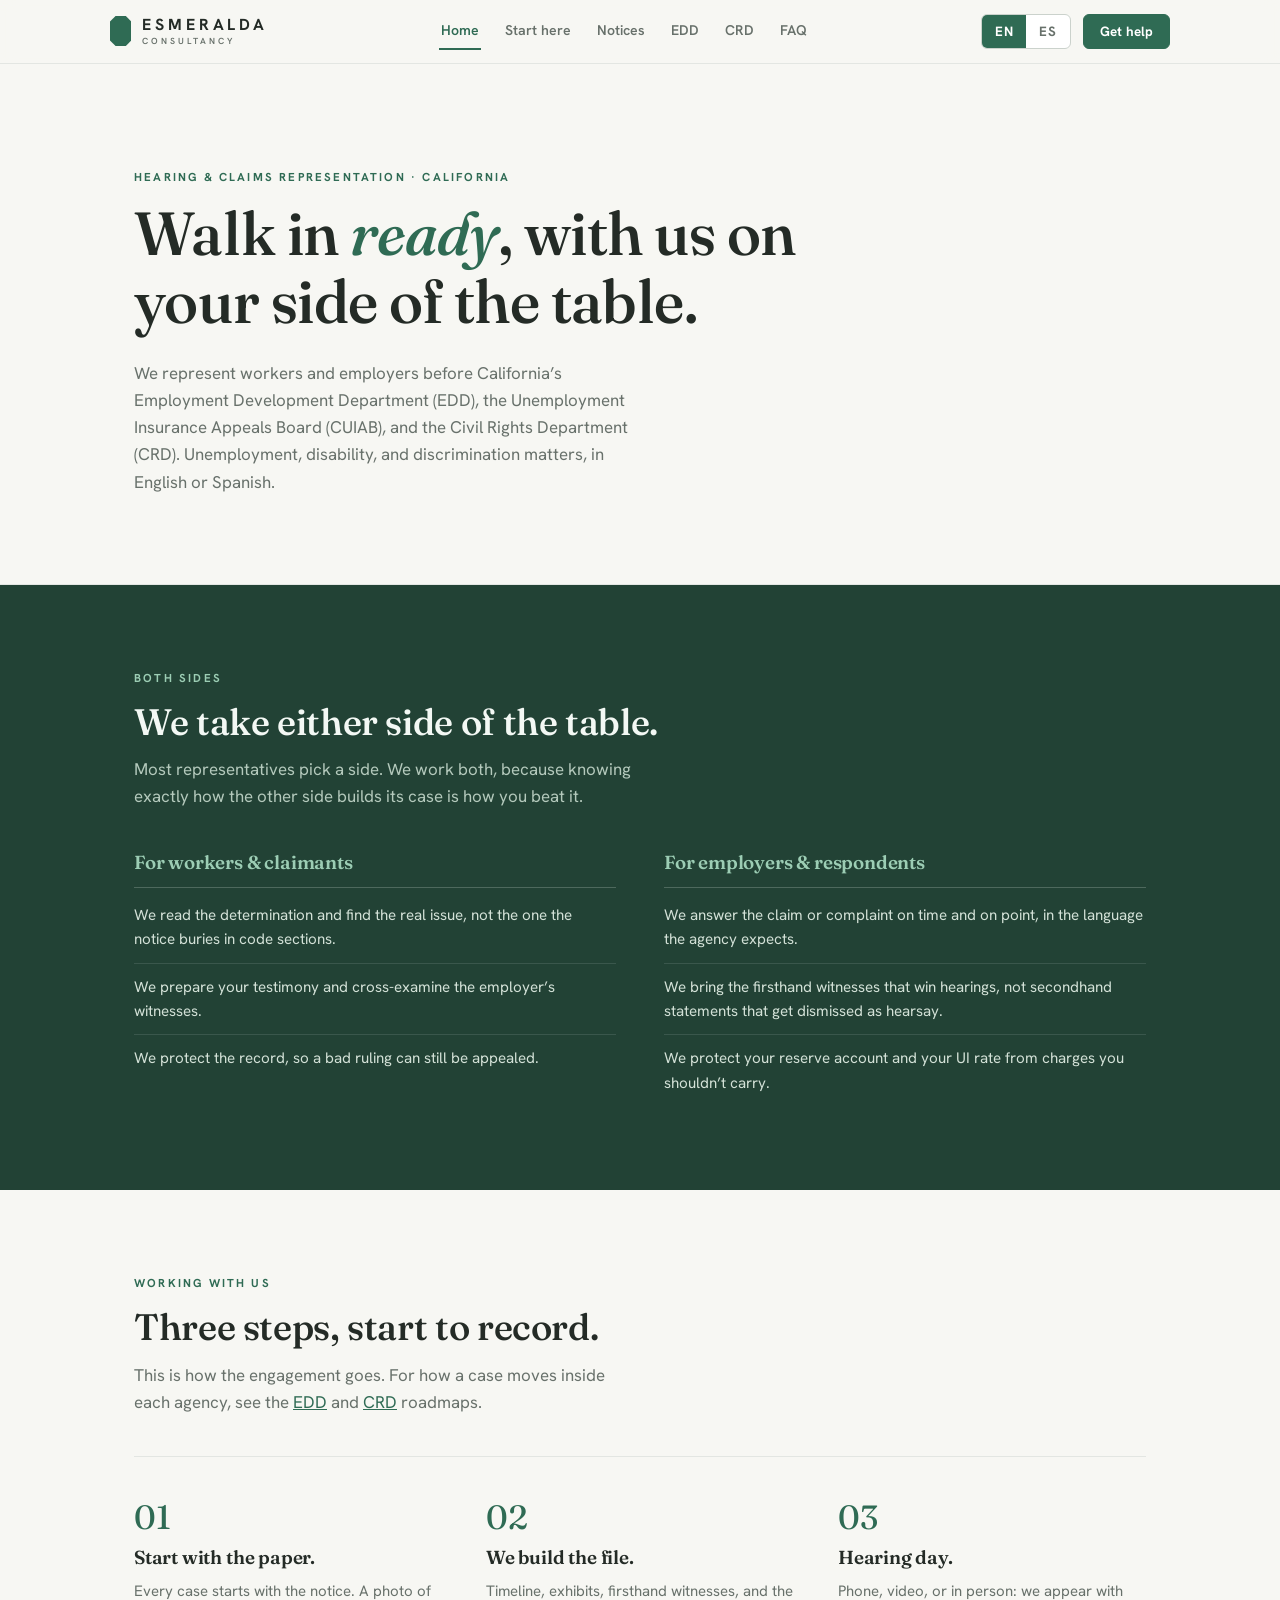
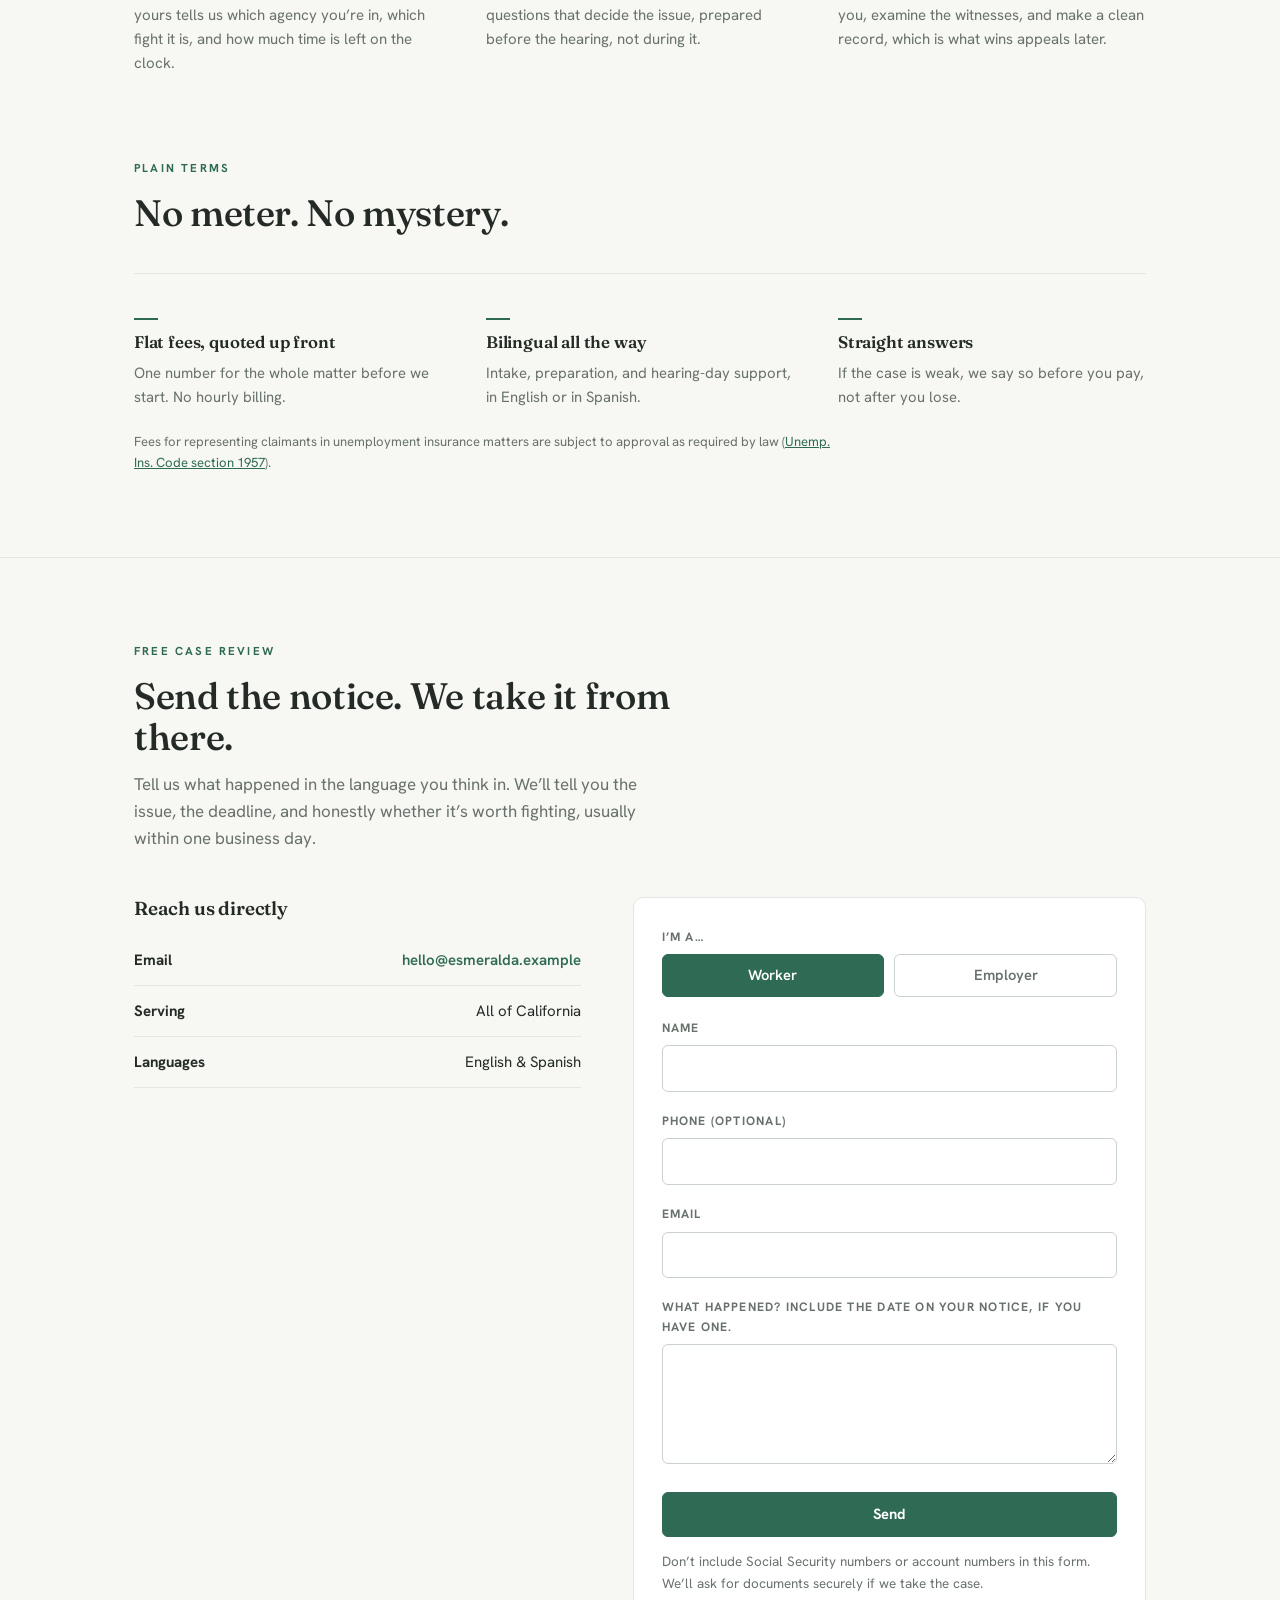
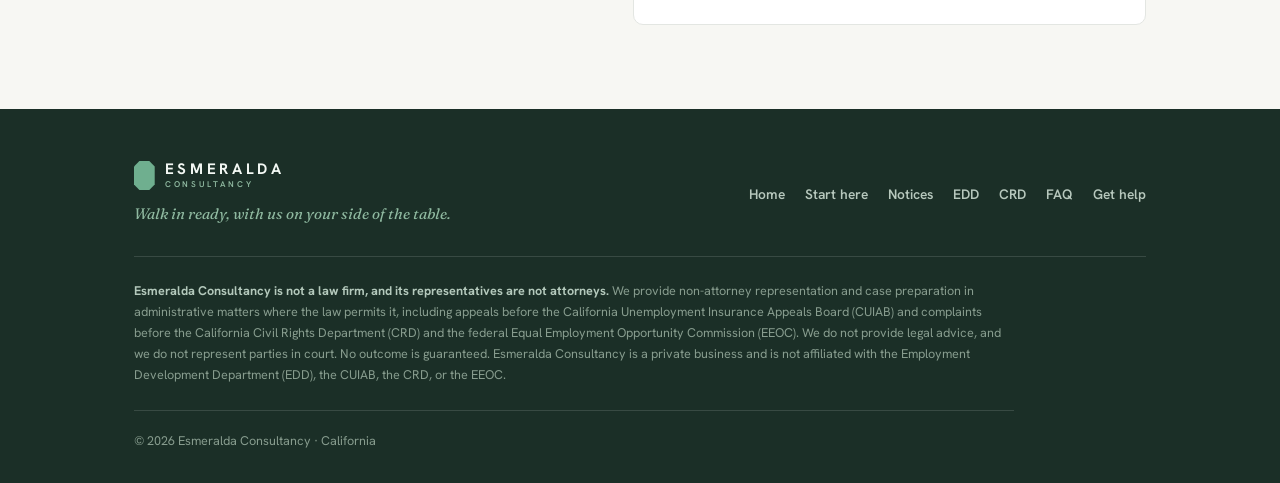
==== commit 8f2517e7: "Add files via upload" ====
--- a/index.html
+++ b/index.html
@@ -36,14 +36,15 @@
       <a class="il" href="edd.html">EDD</a>
       <a class="il" href="crd.html">CRD</a>
       <a class="il" href="faq.html"><span class="en">FAQ</span><span class="es">Preguntas</span></a>
-      <a class="nav-cta" href="#review"><span class="en">Free review</span><span class="es">Revisión gratis</span></a>
+      <a class="nav-cta" href="#review"><span class="en">Get help</span><span class="es">Obtenga ayuda</span></a>
     </nav>
     <div class="hd-r">
       <div class="seg" role="group" aria-label="Language">
         <button type="button" id="btn-en" class="on" onclick="setLang('en')">EN</button>
         <button type="button" id="btn-es" onclick="setLang('es')">ES</button>
       </div>
-      <a class="btn sm" href="#review"><span class="en">Free review</span><span class="es">Revisión gratis</span></a>
+      <button class="menu-btn" type="button" aria-expanded="false" onclick="toggleMenu(this)"><span class="en">Menu</span><span class="es">Menú</span></button>
+      <a class="btn sm" href="#review"><span class="en">Get help</span><span class="es">Obtenga ayuda</span></a>
     </div>
   </div>
 </header>
@@ -67,27 +68,6 @@
   </div>
 </div>
 
-<section class="band-white">
-  <div class="wrap">
-    <div class="sec-hd rv" style="margin-bottom:26px">
-      <h2><span class="en">What notice did you receive?</span><span class="es">¿Qué aviso recibió?</span></h2>
-    </div>
-    <form class="nsq rv" onsubmit="return goNotice(event)">
-      <input type="text" id="nsearch" autocomplete="off" aria-label="Find your notice" placeholder="Try 1444, 1080CZ, overpayment, hearing…">
-      <button class="btn" type="submit"><span class="en">Find my notice</span><span class="es">Buscar mi aviso</span></button>
-    </form>
-    <div class="chips rv">
-      <a class="chip il" href="start.html?side=worker&amp;sit=w1"><span class="en">Fired</span><span class="es">Despido</span></a>
-      <a class="chip il" href="start.html?side=worker&amp;sit=w2"><span class="en">I quit</span><span class="es">Renuncia</span></a>
-      <a class="chip il" href="start.html?side=worker&amp;sit=w3"><span class="en">Overpayment</span><span class="es">Sobrepago</span></a>
-      <a class="chip il" href="start.html?side=worker&amp;sit=w4"><span class="en">Disability denied</span><span class="es">Incapacidad negada</span></a>
-      <a class="chip il" href="notices.html?q=hearing"><span class="en">Notice of Hearing</span><span class="es">Aviso de audiencia</span></a>
-      <a class="chip il" href="start.html?side=employer"><span class="en">I’m an employer</span><span class="es">Soy empleador</span></a>
-    </div>
-    <p class="small rv" style="margin-top:18px"><span class="en">No paper in hand? <a class="il" href="start.html" style="color:var(--em);font-weight:700">Start with two questions instead.</a></span><span class="es">¿No tiene papel en la mano? <a class="il" href="start.html" style="color:var(--em);font-weight:700">Empiece con dos preguntas.</a></span></p>
-  </div>
-</section>
-
 <section class="band-dark">
   <div class="wrap">
     <div class="sec-hd rv" style="margin-bottom:0">
@@ -156,7 +136,7 @@
       </div>
       <div class="term">
         <h3><span class="en">Bilingual all the way</span><span class="es">Bilingüe de principio a fin</span></h3>
-        <p><span class="en">Intake, preparation, and hearing-day support, fully in English or fully in Spanish. No switching mid-case.</span><span class="es">Recepción del caso, preparación y apoyo el día de la audiencia, todo en inglés o todo en español. Sin cambiar de idioma a medio caso.</span></p>
+        <p><span class="en">Intake, preparation, and hearing-day support, in English or in Spanish.</span><span class="es">Recepción del caso, preparación y apoyo el día de la audiencia, en inglés o en español.</span></p>
       </div>
       <div class="term">
         <h3><span class="en">Straight answers</span><span class="es">Respuestas directas</span></h3>
@@ -183,7 +163,6 @@
           <div class="c-line"><b><span class="en">Serving</span><span class="es">Atendemos</span></b><span class="en">All of California</span><span class="es">Toda California</span></div>
           <div class="c-line"><b><span class="en">Languages</span><span class="es">Idiomas</span></b><span class="en">English &amp; Spanish</span><span class="es">Inglés y español</span></div>
         </div>
-        <p class="small" style="margin-top:22px"><span class="en">Deadlines run whether or not you’ve found help. If your notice is dated, don’t wait for a reply: send the form and check <a class="il" href="start.html" style="color:var(--em)">your clock</a> in the meantime.</span><span class="es">Los plazos corren aunque usted todavía no encuentre ayuda. Si su aviso ya tiene fecha, no espere la respuesta: mande el formulario y revise <a class="il" href="start.html" style="color:var(--em)">su reloj</a> mientras tanto.</span></p>
       </div>
       <div class="cform">
         <span class="field"><span class="en">I’m a…</span><span class="es">Soy…</span></span>
@@ -200,7 +179,7 @@
           <input type="email" id="fEmail" name="email" autocomplete="email" required>
           <label class="field" for="fMsg"><span class="en">What happened? Include the date on your notice, if you have one.</span><span class="es">¿Qué pasó? Incluya la fecha de su aviso, si tiene uno.</span></label>
           <textarea id="fMsg" name="message" required></textarea>
-          <button class="btn" type="submit" style="width:100%"><span class="en">Request my free review</span><span class="es">Solicitar mi revisión gratuita</span></button>
+          <button class="btn" type="submit" style="width:100%"><span class="en">Send</span><span class="es">Enviar</span></button>
         </form>
         <p class="f-ok" id="fOk"><span class="en">Received. We’ll reply shortly. Check your spam folder just in case.</span><span class="es">Recibido. Le responderemos pronto. Revise su carpeta de spam por si acaso.</span></p>
         <p class="f-err" id="fErr"><span class="en">Something went wrong. Email us directly at </span><span class="es">Algo salió mal. Escríbanos directamente a </span><span class="mailtxt"></span>.</p>
@@ -229,7 +208,7 @@
         <a class="il" href="edd.html">EDD</a>
         <a class="il" href="crd.html">CRD</a>
         <a class="il" href="faq.html"><span class="en">FAQ</span><span class="es">Preguntas</span></a>
-        <a href="#review"><span class="en">Free review</span><span class="es">Revisión gratis</span></a>
+        <a href="#review"><span class="en">Get help</span><span class="es">Obtenga ayuda</span></a>
       </div>
     </div>
     <p class="disclaimer">
@@ -240,8 +219,6 @@
   </div>
 </footer>
 
-<a class="mcta il" href="start.html"><span class="en">Start with your notice</span><span class="es">Empiece con su aviso</span></a>
-
 <script src="app.js"></script>
 </body>
 </html>
--- a/styles.css
+++ b/styles.css
@@ -74,11 +74,16 @@
 .hd-r{display:flex;align-items:center;gap:12px}
 .hd>*{min-width:0}
 .nav-cta{display:none}
+.menu-btn{display:none;font-family:inherit;font-size:.9rem;font-weight:700;background:none;border:1px solid var(--line);border-radius:6px;padding:9px 14px;color:var(--ink);cursor:pointer}
 @media(max-width:860px){
-  html{scroll-padding-top:130px}
+  .menu-btn{display:inline-block}
+  .hd-r .btn{display:none}
   .hd{flex-wrap:wrap;gap:10px;padding:11px 0}
-  nav.main{order:3;width:100%;gap:18px;overflow-x:auto;padding:2px 0 4px}
-  nav.main a{font-size:.86rem;padding:8px 2px}
+  nav.main{display:none;order:3;width:100%}
+  nav.main.open{display:flex;flex-direction:column;gap:0;padding:4px 0 8px}
+  nav.main.open a{font-size:1rem;padding:13px 2px;border-top:1px solid var(--line)}
+  nav.main.open a[aria-current="page"]{border-bottom:none;color:var(--em)}
+  .nav-cta{display:block;color:var(--em);font-weight:700}
 }
 @media(max-width:700px){
   .brand svg{height:27px}
@@ -86,12 +91,6 @@
   .brand .bt span{font-size:.52rem;letter-spacing:.3em}
   .seg button{padding:9px 11px}
   .hd-r{gap:8px}
-  .hd-r .btn{font-size:.8rem;padding:9px 13px}
-}
-@media(max-width:480px){
-  .hd-r .btn{display:none}
-  .nav-cta{display:inline-block;color:var(--em);font-weight:700}
-  nav.main{gap:14px}
 }
 
 /* ===== page scaffolding ===== */
@@ -131,32 +130,12 @@
 .panel{background:var(--card);border:1px solid var(--line);border-radius:10px;padding:34px 32px;max-width:720px}
 @media(max-width:640px){.panel{padding:24px 20px}}
 
-/* ===== notice quick search (home) ===== */
-.nsq{display:flex;gap:10px;max-width:560px}
-.nsq input{margin-bottom:0}
-.nsq .btn{white-space:nowrap;padding:13px 20px}
-@media(max-width:520px){.nsq{flex-direction:column}.nsq .btn{width:100%}}
-.chips{display:flex;flex-wrap:wrap;gap:10px;margin-top:16px}
-.chip{display:inline-block;padding:9px 15px;border:1px solid var(--line);border-radius:999px;background:var(--bg);color:var(--ink);font-size:.88rem;font-weight:600;text-decoration:none}
-.chip:hover{border-color:var(--em);color:var(--em)}
-
-/* ===== sticky mobile CTA ===== */
-.mcta{display:none}
-@media(max-width:700px){
-  .mcta{display:block;position:fixed;left:16px;right:16px;bottom:14px;z-index:60;text-align:center;padding:15px 18px;background:var(--em);color:#fff;font-weight:700;font-size:1rem;border-radius:999px;text-decoration:none;box-shadow:0 10px 26px rgba(27,47,39,.30)}
-  body:has(.mcta){padding-bottom:74px}
-}
-
 /* ===== notice library ===== */
 input.nfilter{max-width:440px;margin-bottom:6px}
-.ngroup{margin-top:56px}
-.ngroup h3{margin-bottom:14px}
-.nclock{font-size:.84rem;color:var(--em-deep);margin-top:8px;max-width:46ch}
+.ngroup{margin-top:64px;padding-top:26px;border-top:1px solid var(--ink)}
+.ngroup h3{margin-bottom:16px;font-size:1.5rem}
+.nclock{font-size:.9rem;color:var(--em-deep);margin-top:10px;max-width:48ch}
 .nclock a{color:var(--em)}
-.nmiss{font-size:.84rem;color:var(--mut);margin-top:8px;max-width:46ch}
-.nmiss b{color:var(--ink)}
-.golink{display:inline-block;margin-top:10px;margin-right:18px;font-size:.86rem;font-weight:700;color:var(--em);text-decoration:none}
-.golink:hover{text-decoration:underline}
 
 /* ===== dark band ===== */
 .band-dark{background:var(--panel);color:#E7EFEA}
@@ -207,11 +186,8 @@
 .tri-result.show{display:block}
 .forum{display:inline-block;font-size:.7rem;font-weight:700;letter-spacing:.16em;text-transform:uppercase;color:var(--em);border:1px solid var(--em);border-radius:4px;padding:5px 10px;margin-bottom:16px}
 .tri-result h3{font-size:1.3rem;margin-bottom:12px}
-.tri-facts{margin:14px 0 8px}
-.tf{display:grid;grid-template-columns:auto 1fr;gap:4px 14px;padding:4px 0}
-.tfl{font-size:.72rem;font-weight:700;letter-spacing:.12em;text-transform:uppercase;color:var(--mut);padding-top:3px;white-space:nowrap}
-.tfv{font-size:.95rem;color:var(--ink);max-width:52ch}
-.tfv a{color:var(--em)}
+.tri-clock{font-size:.95rem;color:var(--mut);margin:12px 0 8px;max-width:52ch}
+.tri-clock a{color:var(--em)}
 .tri-path{list-style:none;counter-reset:tp}
 .tri-path li{counter-increment:tp;position:relative;padding:5px 0 5px 32px;font-size:.94rem}
 .tri-path li::before{content:counter(tp,decimal-leading-zero);position:absolute;left:0;top:7px;font-family:'Fraunces',serif;font-size:.86rem;color:var(--em)}
@@ -221,7 +197,7 @@
 .chg{font-family:inherit;font-size:.82rem;font-weight:700;background:none;border:none;color:var(--em);cursor:pointer;padding:4px 0;text-decoration:underline;justify-self:start}
 .tri-acc{margin-top:20px;border-top:1px solid var(--line)}
 .tri-acc details{border-bottom:1px solid var(--line)}
-.tri-acc summary{list-style:none;cursor:pointer;padding:15px 30px 15px 0;font-size:.74rem;font-weight:700;letter-spacing:.12em;text-transform:uppercase;color:var(--mut);position:relative}
+.tri-acc summary{list-style:none;cursor:pointer;padding:14px 30px 14px 0;font-size:.95rem;font-weight:700;color:var(--ink);position:relative}
 .tri-acc summary::-webkit-details-marker{display:none}
 .tri-acc summary::after{content:"+";position:absolute;right:2px;top:50%;transform:translateY(-50%);font-family:'Fraunces',serif;font-size:1.2rem;font-weight:430;color:var(--em)}
 .tri-acc details[open] summary::after{content:"\2212"}
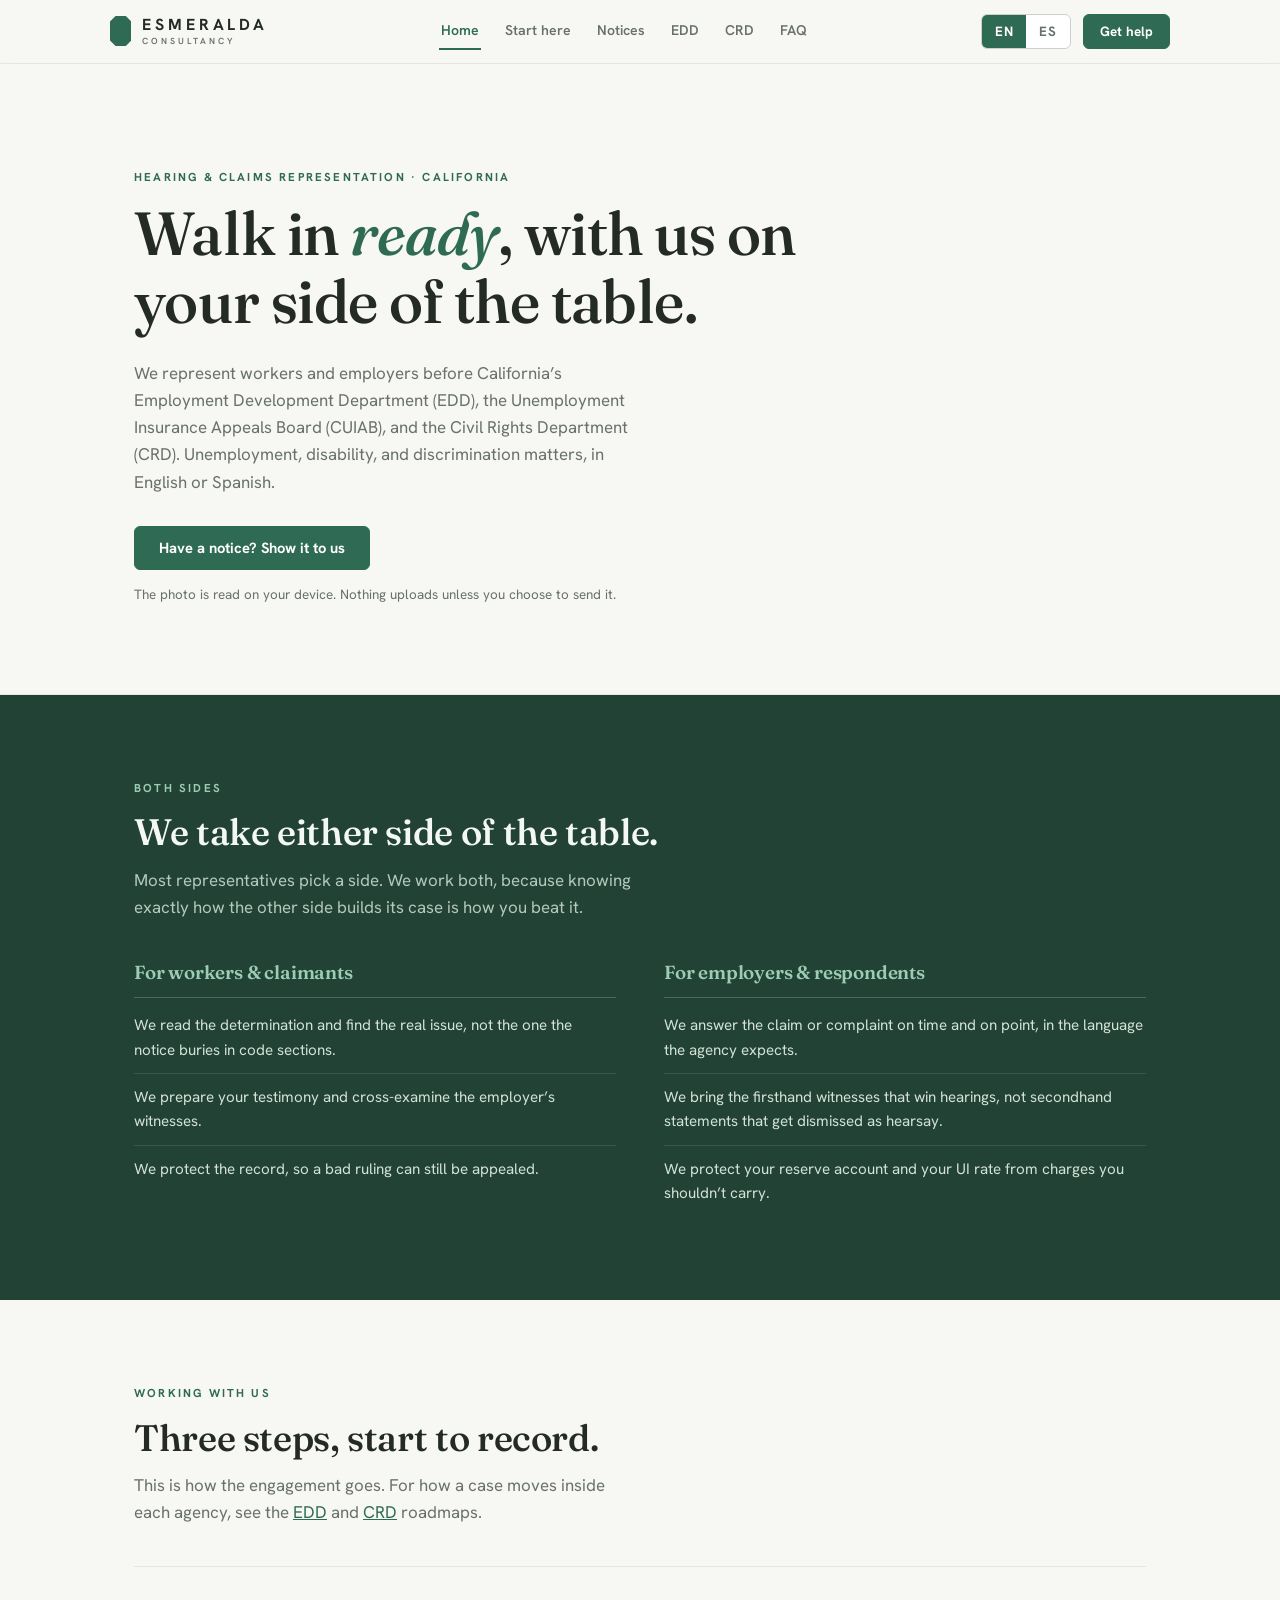
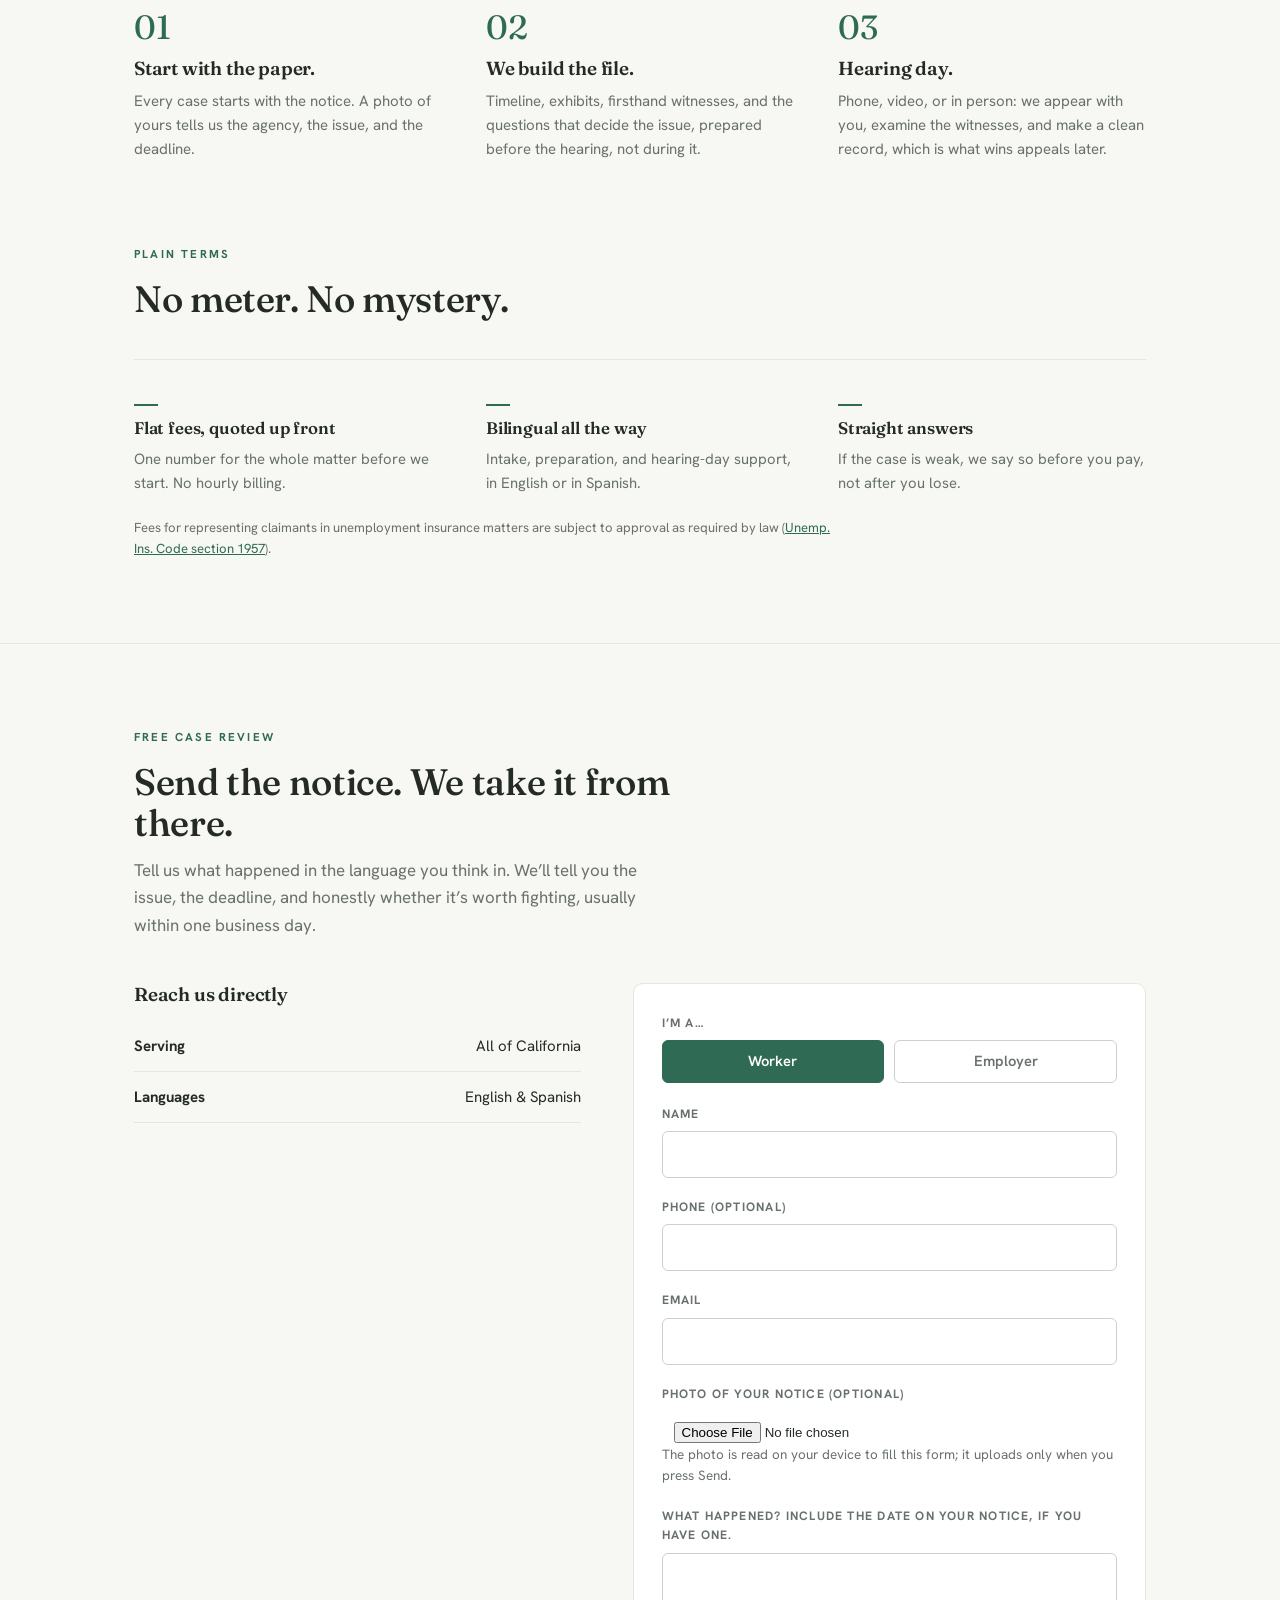
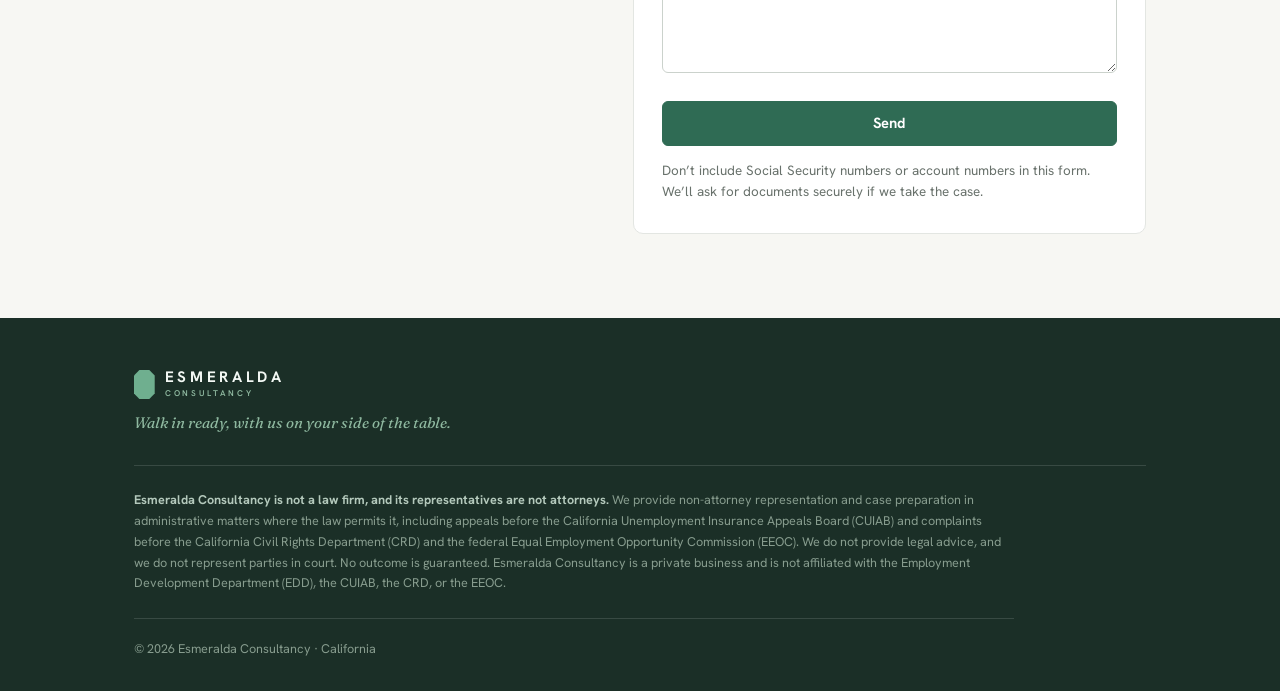
==== commit 2412e2ca: "Add files via upload" ====
--- a/index.html
+++ b/index.html
@@ -18,7 +18,7 @@
 <link rel="preconnect" href="https://fonts.gstatic.com" crossorigin>
 <link href="https://fonts.googleapis.com/css2?family=Fraunces:ital,opsz,wght@0,9..144,430;0,9..144,530;0,9..144,600;1,9..144,530;1,9..144,600&family=Hanken+Grotesk:wght@400;500;600;700&display=swap" rel="stylesheet">
 <link rel="stylesheet" href="styles.css">
-<noscript><style>.rv{opacity:1;transform:none}</style></noscript>
+<noscript><style>.rv{opacity:1;transform:none}.hero-read,.read-card{display:none}</style></noscript>
 </head>
 <body>
 <a class="skip" href="#main"><span class="en">Skip to content</span><span class="es">Ir al contenido</span></a>
@@ -65,6 +65,13 @@
       <span class="en">We represent workers and employers before California’s Employment Development Department (EDD), the Unemployment Insurance Appeals Board (CUIAB), and the Civil Rights Department (CRD). Unemployment, disability, and discrimination matters, in English or Spanish.</span>
       <span class="es">Representamos a trabajadores y empleadores ante el Departamento del Desarrollo del Empleo (EDD), la Junta de Apelaciones del Seguro de Desempleo (CUIAB) y el Departamento de Derechos Civiles (CRD) de California. Asuntos de desempleo, incapacidad y discriminación, en inglés o en español.</span>
     </p>
+    <div class="hero-read">
+      <button class="btn" type="button" onclick="document.getElementById('heroFile').click()"><span class="en">Have a notice? Show it to us</span><span class="es">¿Tiene un aviso? Muéstrenoslo</span></button>
+      <input type="file" id="heroFile" accept="image/*" style="display:none" tabindex="-1">
+      <p class="small" id="hrStat" style="display:none;margin-top:14px"></p>
+      <p class="small" style="margin-top:14px"><span class="en">The photo is read on your device. Nothing uploads unless you choose to send it.</span><span class="es">La foto se lee en su dispositivo. Nada se sube a menos que usted decida enviarla.</span></p>
+    </div>
+    <div class="read-card" id="readCard" hidden></div>
   </div>
 </div>
 
@@ -107,7 +114,7 @@
       <div class="step">
         <div class="num">01</div>
         <h3><span class="en">Start with the paper.</span><span class="es">Empiece con el papel.</span></h3>
-        <p><span class="en">Every case starts with the notice. A photo of yours tells us which agency you’re in, which fight it is, and how much time is left on the clock.</span><span class="es">Todo caso empieza con el aviso. Una foto del suyo nos dice en qué agencia está, cuál es la pelea y cuánto tiempo queda en el reloj.</span></p>
+        <p><span class="en">Every case starts with the notice. A photo of yours tells us the agency, the issue, and the deadline.</span><span class="es">Todo caso empieza con el aviso. Una foto del suyo nos dice la agencia, el asunto y la fecha límite.</span></p>
       </div>
       <div class="step">
         <div class="num">02</div>
@@ -170,13 +177,22 @@
           <button type="button" class="pill on" id="pWorker" onclick="setSide('worker')"><span class="en">Worker</span><span class="es">Trabajador</span></button>
           <button type="button" class="pill" id="pEmployer" onclick="setSide('employer')"><span class="en">Employer</span><span class="es">Empleador</span></button>
         </div>
-        <form id="cform" novalidate>
+        <form id="cform" method="POST" enctype="multipart/form-data" novalidate>
+          <input type="hidden" name="_captcha" value="false">
+          <input type="hidden" name="_subject" value="Esmeralda Consultancy: new case review request">
+          <input type="hidden" name="_next" id="fNext" value="">
+          <input type="hidden" name="side" id="fSide" value="worker">
+          <input type="text" name="_honey" style="display:none" tabindex="-1" autocomplete="off">
           <label class="field" for="fName"><span class="en">Name</span><span class="es">Nombre</span></label>
           <input type="text" id="fName" name="name" autocomplete="name" required>
           <label class="field" for="fPhone"><span class="en">Phone (optional)</span><span class="es">Teléfono (opcional)</span></label>
           <input type="tel" id="fPhone" name="phone" autocomplete="tel">
           <label class="field" for="fEmail"><span class="en">Email</span><span class="es">Correo electrónico</span></label>
           <input type="email" id="fEmail" name="email" autocomplete="email" required>
+          <label class="field" for="fFile"><span class="en">Photo of your notice (optional)</span><span class="es">Foto de su aviso (opcional)</span></label>
+          <input type="file" id="fFile" name="attachment" accept="image/*">
+          <p class="small" id="rdStat" style="display:none;margin:-10px 0 14px"></p>
+          <p class="small" style="margin:-10px 0 20px"><span class="en">The photo is read on your device to fill this form; it uploads only when you press Send.</span><span class="es">La foto se lee en su dispositivo para llenar el formulario; se sube solo cuando presiona Enviar.</span></p>
           <label class="field" for="fMsg"><span class="en">What happened? Include the date on your notice, if you have one.</span><span class="es">¿Qué pasó? Incluya la fecha de su aviso, si tiene uno.</span></label>
           <textarea id="fMsg" name="message" required></textarea>
           <button class="btn" type="submit" style="width:100%"><span class="en">Send</span><span class="es">Enviar</span></button>
@@ -201,15 +217,6 @@
         </a>
         <div class="ft-tag"><span class="en">Walk in ready, with us on your side of the table.</span><span class="es">Llegue preparado, con nosotros de su lado de la mesa.</span></div>
       </div>
-      <div class="ft-nav">
-        <a class="il" href="index.html"><span class="en">Home</span><span class="es">Inicio</span></a>
-        <a class="il" href="start.html"><span class="en">Start here</span><span class="es">Empiece aquí</span></a>
-        <a class="il" href="notices.html"><span class="en">Notices</span><span class="es">Avisos</span></a>
-        <a class="il" href="edd.html">EDD</a>
-        <a class="il" href="crd.html">CRD</a>
-        <a class="il" href="faq.html"><span class="en">FAQ</span><span class="es">Preguntas</span></a>
-        <a href="#review"><span class="en">Get help</span><span class="es">Obtenga ayuda</span></a>
-      </div>
     </div>
     <p class="disclaimer">
       <span class="en"><b>Esmeralda Consultancy is not a law firm, and its representatives are not attorneys.</b> We provide non-attorney representation and case preparation in administrative matters where the law permits it, including appeals before the California Unemployment Insurance Appeals Board (CUIAB) and complaints before the California Civil Rights Department (CRD) and the federal Equal Employment Opportunity Commission (EEOC). We do not provide legal advice, and we do not represent parties in court. No outcome is guaranteed. Esmeralda Consultancy is a private business and is not affiliated with the Employment Development Department (EDD), the CUIAB, the CRD, or the EEOC.</span>
--- a/styles.css
+++ b/styles.css
@@ -44,8 +44,14 @@
 .eyebrow{font-size:.72rem;font-weight:700;letter-spacing:.19em;text-transform:uppercase;color:var(--em);margin-bottom:14px}
 
 /* ===== one control system ===== */
-.btn{display:inline-block;font-family:inherit;font-size:.92rem;font-weight:700;line-height:1;padding:14px 24px;background:var(--em);color:#fff;text-decoration:none;border:1px solid var(--em);border-radius:var(--r);cursor:pointer;transition:background .15s,border-color .15s,color .15s}
+.btn{display:inline-block;font-family:inherit;font-size:.92rem;font-weight:700;line-height:1;padding:14px 24px;background:var(--em);color:#fff;text-decoration:none;border:1px solid var(--em);border-radius:var(--r);cursor:pointer;transition:background .15s,border-color .15s,color .15s,transform .1s}
 .btn:hover{background:var(--em-deep);border-color:var(--em-deep)}
+.btn:active{transform:translateY(1px)}
+.sit:hover{border-color:var(--em)}
+.pill:hover{border-color:var(--em);color:var(--ink)}
+input,select,textarea{transition:border-color .15s ease}
+input:focus,select:focus,textarea:focus{border-color:var(--em)}
+.faq summary,.tri-acc summary,.ncard summary h4{transition:color .15s}
 .btn.sm{font-size:.84rem;padding:10px 16px}
 a:focus-visible,button:focus-visible,select:focus-visible,input:focus-visible,textarea:focus-visible,summary:focus-visible{outline:2px solid var(--em);outline-offset:2px}
 
@@ -57,6 +63,7 @@
 select,input[type=date],input[type=text],input[type=email],input[type=tel],textarea{width:100%;font-family:inherit;font-size:1rem;line-height:1.3;padding:12px 14px;border:1px solid var(--ctl);border-radius:var(--r);background:var(--card);color:var(--ink);margin-bottom:20px;-webkit-appearance:none;appearance:none}
 textarea{min-height:120px;resize:vertical}
 input[type=date]{-webkit-appearance:auto;appearance:auto;min-height:49px}
+input[type=file]{padding:11px 12px}
 input[type=date]::-webkit-date-and-time-value{text-align:left}
 
 /* ===== header ===== */
@@ -105,6 +112,11 @@
 .hero{padding:104px 0 88px;border-bottom:1px solid var(--line)}
 .hero h1{max-width:19ch;font-size:clamp(2.05rem,8vw,3.8rem)}
 .hero h1 em{font-style:italic;color:var(--em)}
+.hero-read{margin-top:30px}
+.read-card{margin-top:26px;background:var(--card);border:1px solid var(--line);border-radius:10px;padding:30px 28px;max-width:640px}
+.read-card h3{font-size:1.25rem;margin:10px 0 8px}
+.read-card .rc-p{font-size:.95rem;color:var(--mut);max-width:52ch}
+.read-act{margin-top:22px;display:flex;gap:18px;align-items:center;flex-wrap:wrap}
 .hero .lead{margin-top:24px}
 @media(max-width:760px){.hero{padding:66px 0 56px}}
 
@@ -134,6 +146,13 @@
 input.nfilter{max-width:440px;margin-bottom:6px}
 .ngroup{margin-top:64px;padding-top:26px;border-top:1px solid var(--ink)}
 .ngroup h3{margin-bottom:16px;font-size:1.5rem}
+.ncard summary{list-style:none;cursor:pointer;position:relative;padding-right:34px}
+.ncard summary::-webkit-details-marker{display:none}
+.ncard summary::after{content:"+";position:absolute;right:4px;top:50%;transform:translateY(-50%);font-family:'Fraunces',serif;font-size:1.3rem;font-weight:430;color:var(--em)}
+.ncard[open] summary::after{content:"\2212"}
+.ncard summary:hover h4{color:var(--em)}
+.ncard summary h4{margin-bottom:0}
+.nbody{padding-top:8px}
 .nclock{font-size:.9rem;color:var(--em-deep);margin-top:10px;max-width:48ch}
 .nclock a{color:var(--em)}
 
@@ -181,7 +200,7 @@
 .sit{font-family:inherit;font-size:.92rem;font-weight:600;text-align:left;line-height:1.35;padding:13px 15px;background:var(--card);border:1px solid var(--ctl);border-radius:var(--r);color:var(--ink);cursor:pointer;transition:border-color .15s}
 .sit:hover{border-color:var(--em)}
 .sit.on{border-color:var(--em);box-shadow:inset 0 0 0 1px var(--em)}
-@media(max-width:640px){.sits{grid-template-columns:1fr}.tri-result{padding:24px 18px}}
+@media(max-width:640px){.sits{grid-template-columns:1fr}.tri-result,.read-card{padding:24px 18px}}
 .tri-result{display:none;margin-top:34px;background:var(--card);border:1px solid var(--line);border-radius:10px;padding:30px 28px}
 .tri-result.show{display:block}
 .forum{display:inline-block;font-size:.7rem;font-weight:700;letter-spacing:.16em;text-transform:uppercase;color:var(--em);border:1px solid var(--em);border-radius:4px;padding:5px 10px;margin-bottom:16px}
@@ -226,6 +245,7 @@
 .faq details{border-top:1px solid var(--line)}
 .faq details:last-child{border-bottom:1px solid var(--line)}
 .faq summary{list-style:none;cursor:pointer;padding:18px 36px 18px 0;font-weight:600;font-size:1.02rem;position:relative}
+.faq summary:hover,.tri-acc summary:hover{color:var(--em)}
 .faq summary::-webkit-details-marker{display:none}
 .faq summary::after{content:"+";position:absolute;right:4px;top:50%;transform:translateY(-50%);font-family:'Fraunces',serif;font-size:1.4rem;font-weight:430;color:var(--em)}
 .faq details[open] summary::after{content:"\2212"}
@@ -253,9 +273,6 @@
 .ft-brand .bt b{font-weight:700;font-size:.95rem;letter-spacing:.24em;color:#F3F8F4}
 .ft-brand .bt span{font-size:.52rem;font-weight:600;letter-spacing:.34em;text-transform:uppercase;color:#8FB9A0;margin-top:4px}
 .ft-tag{font-family:'Fraunces',serif;font-style:italic;font-size:.95rem;color:#8FB9A0;margin-top:12px;max-width:34ch}
-.ft-nav{display:flex;gap:20px;flex-wrap:wrap;align-items:center}
-.ft-nav a{font-size:.86rem;font-weight:600;text-decoration:none;color:#B7C8BD}
-.ft-nav a:hover{color:#F3F8F4}
 .disclaimer{font-size:.79rem;line-height:1.65;color:#879C8E;padding:24px 0;border-bottom:1px solid rgba(231,239,234,.14);max-width:880px}
 .disclaimer b{color:#B4C9BC}
 .ft-bot{padding-top:20px;font-size:.79rem;color:#879C8E}
@@ -264,3 +281,16 @@
 .rv{opacity:0;transform:translateY(8px);transition:opacity .55s ease,transform .55s ease}
 .rv.on{opacity:1;transform:none}
 @media(prefers-reduced-motion:reduce){html{scroll-behavior:auto}.rv{transition:none;opacity:1;transform:none}}
+
+/* ===== motion: entrances and fold-open feedback ===== */
+@media(prefers-reduced-motion:no-preference){
+  @keyframes dopen{from{opacity:0;transform:translateY(-4px)}to{opacity:1;transform:none}}
+  details[open]>*:not(summary){animation:dopen .22s ease}
+  .tri-result.show{animation:dopen .25s ease}
+  .read-card:not([hidden]){animation:dopen .25s ease}
+  nav.main.open{animation:dopen .18s ease}
+  .hero .eyebrow,.hero h1,.hero .lead,.hero-read,.page-hero .eyebrow,.page-hero h1,.page-hero .lead{animation:dopen .5s ease backwards}
+  .hero h1,.page-hero h1{animation-delay:.06s}
+  .hero .lead,.page-hero .lead{animation-delay:.12s}
+  .hero-read{animation-delay:.2s}
+}
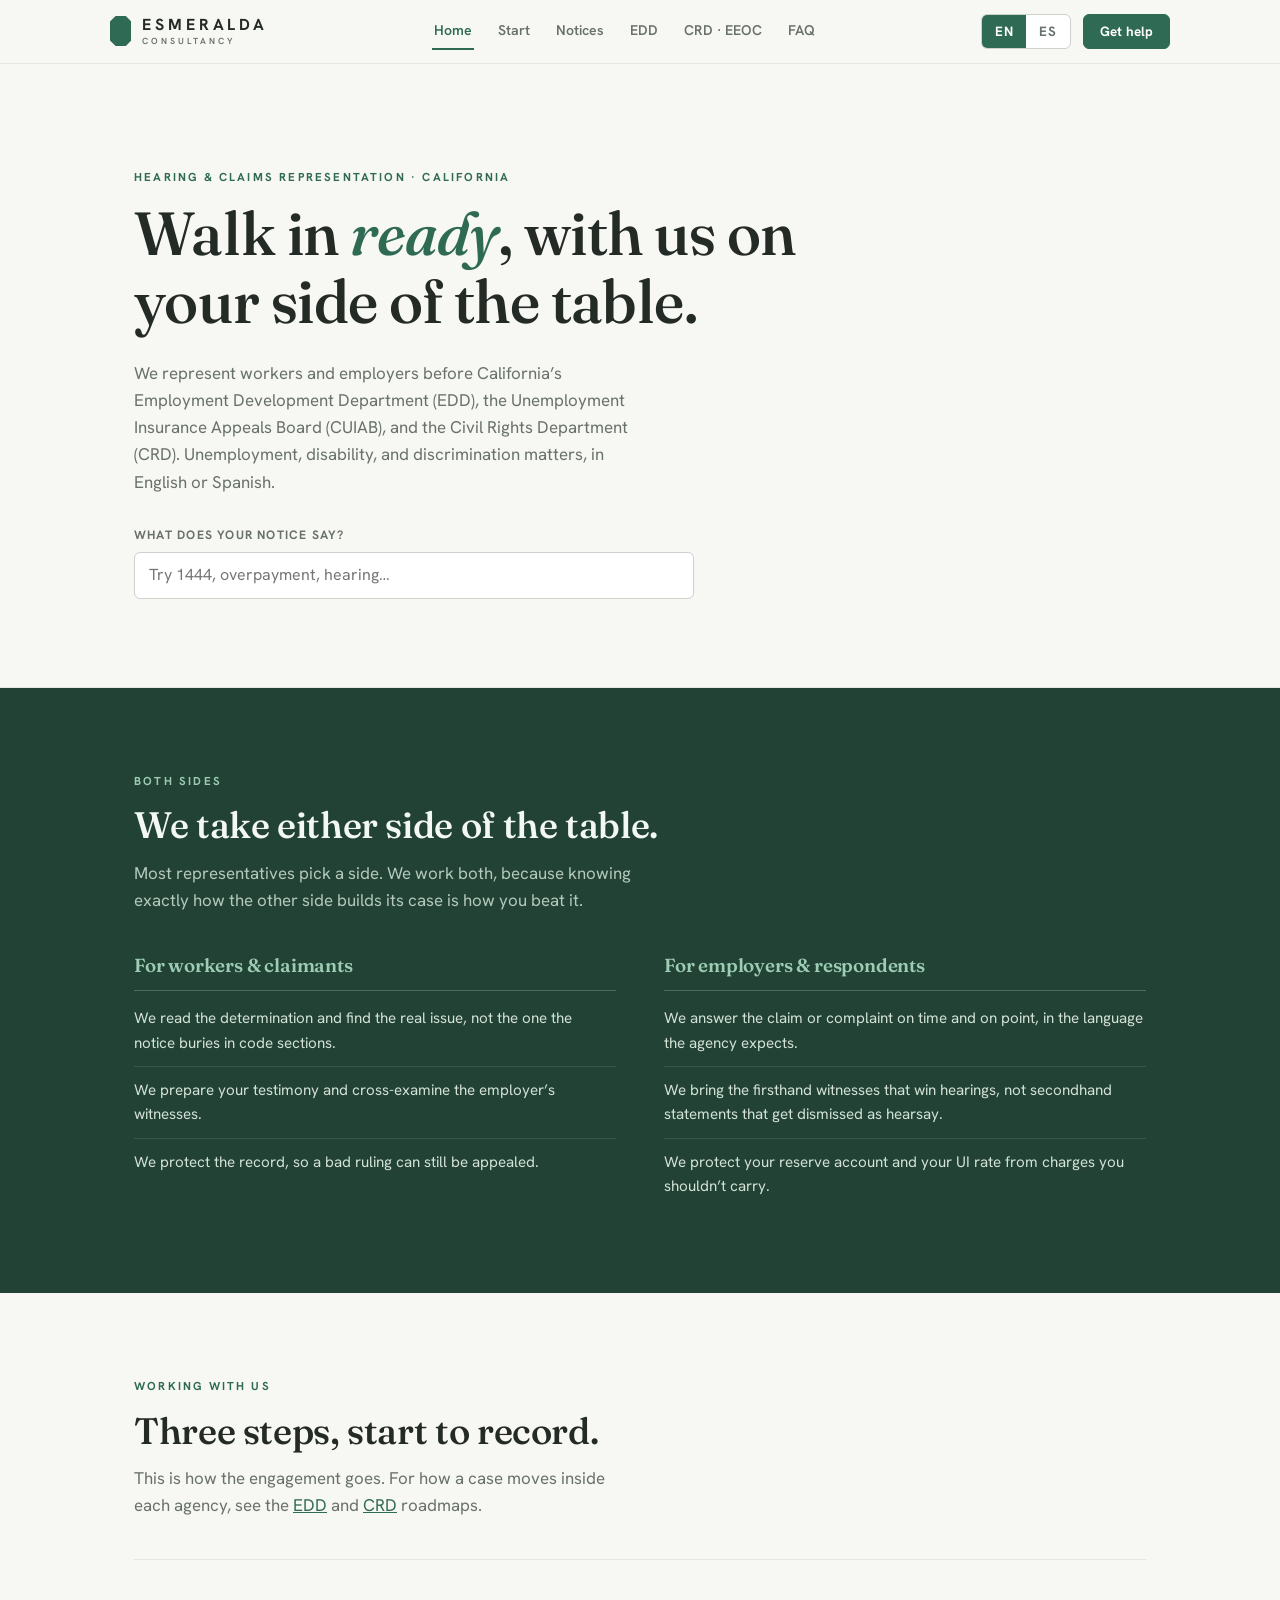
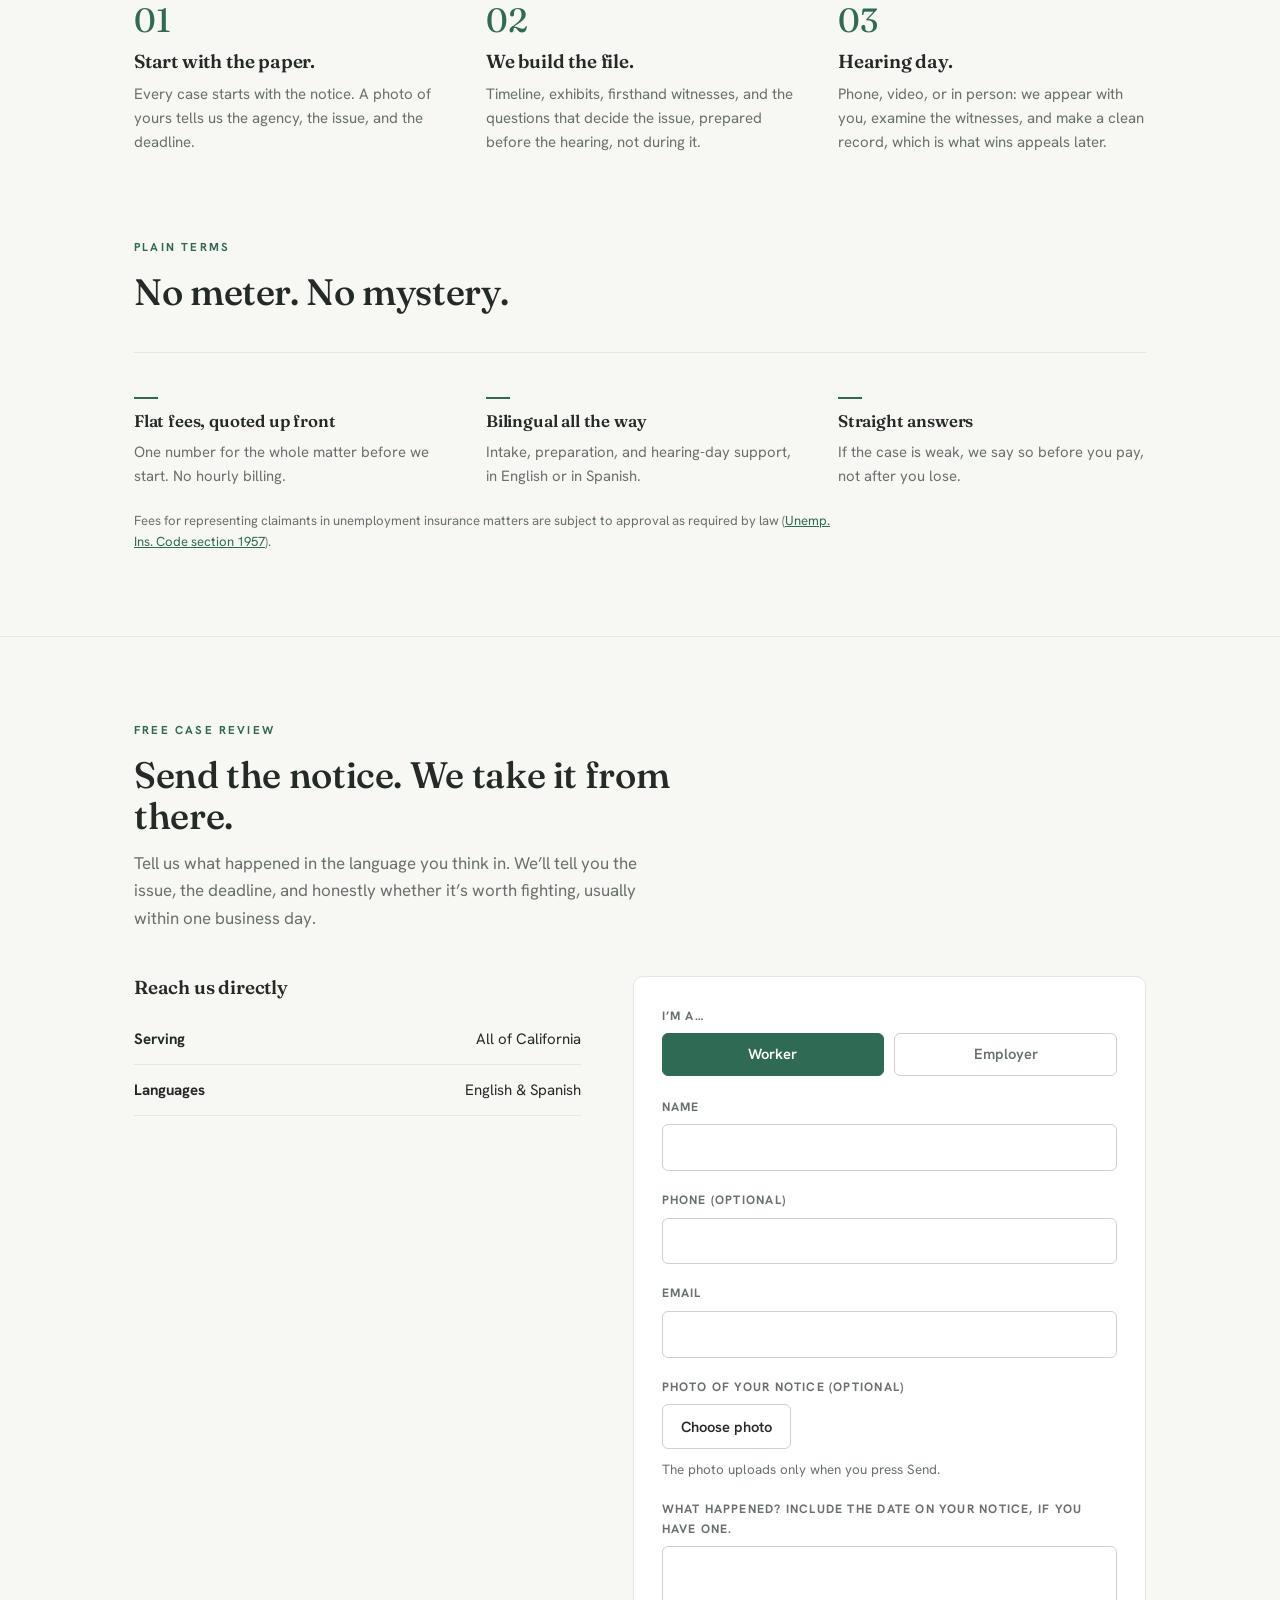
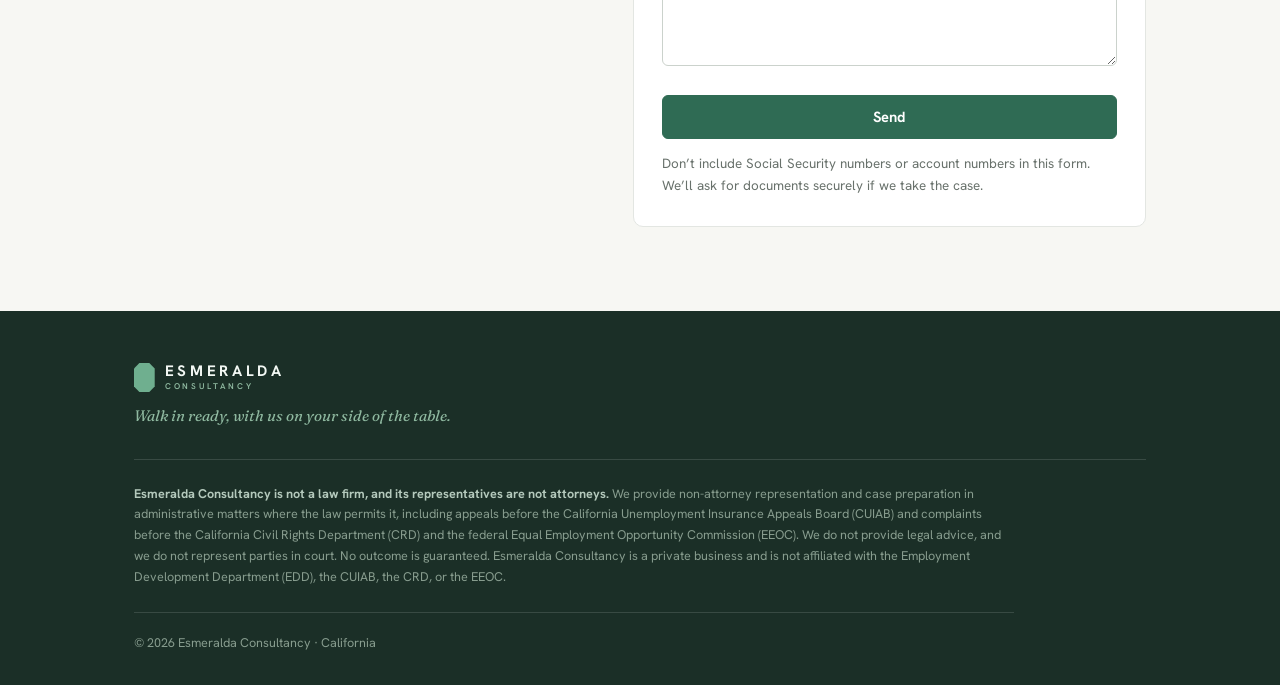
==== commit 22e60086: "Add files via upload" ====
--- a/index.html
+++ b/index.html
@@ -18,7 +18,7 @@
 <link rel="preconnect" href="https://fonts.gstatic.com" crossorigin>
 <link href="https://fonts.googleapis.com/css2?family=Fraunces:ital,opsz,wght@0,9..144,430;0,9..144,530;0,9..144,600;1,9..144,530;1,9..144,600&family=Hanken+Grotesk:wght@400;500;600;700&display=swap" rel="stylesheet">
 <link rel="stylesheet" href="styles.css">
-<noscript><style>.rv{opacity:1;transform:none}.hero-read,.read-card{display:none}</style></noscript>
+<noscript><style>.rv{opacity:1;transform:none}.ask{display:none}</style></noscript>
 </head>
 <body>
 <a class="skip" href="#main"><span class="en">Skip to content</span><span class="es">Ir al contenido</span></a>
@@ -31,10 +31,10 @@
     </a>
     <nav class="main" aria-label="Main">
       <a class="il" href="index.html" aria-current="page"><span class="en">Home</span><span class="es">Inicio</span></a>
-      <a class="il" href="start.html"><span class="en">Start here</span><span class="es">Empiece aquí</span></a>
+      <a class="il" href="start.html"><span class="en">Start</span><span class="es">Empiece</span></a>
       <a class="il" href="notices.html"><span class="en">Notices</span><span class="es">Avisos</span></a>
       <a class="il" href="edd.html">EDD</a>
-      <a class="il" href="crd.html">CRD</a>
+      <a class="il" href="crd.html">CRD · EEOC</a>
       <a class="il" href="faq.html"><span class="en">FAQ</span><span class="es">Preguntas</span></a>
       <a class="nav-cta" href="#review"><span class="en">Get help</span><span class="es">Obtenga ayuda</span></a>
     </nav>
@@ -65,13 +65,11 @@
       <span class="en">We represent workers and employers before California’s Employment Development Department (EDD), the Unemployment Insurance Appeals Board (CUIAB), and the Civil Rights Department (CRD). Unemployment, disability, and discrimination matters, in English or Spanish.</span>
       <span class="es">Representamos a trabajadores y empleadores ante el Departamento del Desarrollo del Empleo (EDD), la Junta de Apelaciones del Seguro de Desempleo (CUIAB) y el Departamento de Derechos Civiles (CRD) de California. Asuntos de desempleo, incapacidad y discriminación, en inglés o en español.</span>
     </p>
-    <div class="hero-read">
-      <button class="btn" type="button" onclick="document.getElementById('heroFile').click()"><span class="en">Have a notice? Show it to us</span><span class="es">¿Tiene un aviso? Muéstrenoslo</span></button>
-      <input type="file" id="heroFile" accept="image/*" style="display:none" tabindex="-1">
-      <p class="small" id="hrStat" style="display:none;margin-top:14px"></p>
-      <p class="small" style="margin-top:14px"><span class="en">The photo is read on your device. Nothing uploads unless you choose to send it.</span><span class="es">La foto se lee en su dispositivo. Nada se sube a menos que usted decida enviarla.</span></p>
-    </div>
-    <div class="read-card" id="readCard" hidden></div>
+    <div class="ask">
+      <label class="field" for="askIn"><span class="en">What does your notice say?</span><span class="es">¿Qué dice su aviso?</span></label>
+      <input type="text" id="askIn" autocomplete="off" placeholder="Try 1444, overpayment, hearing…">
+      <div class="ask-out" id="askOut"></div>
+    </div>
   </div>
 </div>
 
@@ -190,9 +188,9 @@
           <label class="field" for="fEmail"><span class="en">Email</span><span class="es">Correo electrónico</span></label>
           <input type="email" id="fEmail" name="email" autocomplete="email" required>
           <label class="field" for="fFile"><span class="en">Photo of your notice (optional)</span><span class="es">Foto de su aviso (opcional)</span></label>
-          <input type="file" id="fFile" name="attachment" accept="image/*">
-          <p class="small" id="rdStat" style="display:none;margin:-10px 0 14px"></p>
-          <p class="small" style="margin:-10px 0 20px"><span class="en">The photo is read on your device to fill this form; it uploads only when you press Send.</span><span class="es">La foto se lee en su dispositivo para llenar el formulario; se sube solo cuando presiona Enviar.</span></p>
+          <input type="file" id="fFile" name="attachment" accept="image/*" class="vh" tabindex="-1">
+          <div class="frow"><button type="button" class="fbtn" onclick="document.getElementById('fFile').click()"><span class="en">Choose photo</span><span class="es">Elegir foto</span></button><span class="small" id="fFileName"></span></div>
+          <p class="small" style="margin:-10px 0 20px"><span class="en">The photo uploads only when you press Send.</span><span class="es">La foto se sube solo cuando presiona Enviar.</span></p>
           <label class="field" for="fMsg"><span class="en">What happened? Include the date on your notice, if you have one.</span><span class="es">¿Qué pasó? Incluya la fecha de su aviso, si tiene uno.</span></label>
           <textarea id="fMsg" name="message" required></textarea>
           <button class="btn" type="submit" style="width:100%"><span class="en">Send</span><span class="es">Enviar</span></button>
--- a/styles.css
+++ b/styles.css
@@ -63,7 +63,6 @@
 select,input[type=date],input[type=text],input[type=email],input[type=tel],textarea{width:100%;font-family:inherit;font-size:1rem;line-height:1.3;padding:12px 14px;border:1px solid var(--ctl);border-radius:var(--r);background:var(--card);color:var(--ink);margin-bottom:20px;-webkit-appearance:none;appearance:none}
 textarea{min-height:120px;resize:vertical}
 input[type=date]{-webkit-appearance:auto;appearance:auto;min-height:49px}
-input[type=file]{padding:11px 12px}
 input[type=date]::-webkit-date-and-time-value{text-align:left}
 
 /* ===== header ===== */
@@ -112,11 +111,15 @@
 .hero{padding:104px 0 88px;border-bottom:1px solid var(--line)}
 .hero h1{max-width:19ch;font-size:clamp(2.05rem,8vw,3.8rem)}
 .hero h1 em{font-style:italic;color:var(--em)}
-.hero-read{margin-top:30px}
-.read-card{margin-top:26px;background:var(--card);border:1px solid var(--line);border-radius:10px;padding:30px 28px;max-width:640px}
-.read-card h3{font-size:1.25rem;margin:10px 0 8px}
-.read-card .rc-p{font-size:.95rem;color:var(--mut);max-width:52ch}
-.read-act{margin-top:22px;display:flex;gap:18px;align-items:center;flex-wrap:wrap}
+.ask{margin-top:30px;max-width:560px}
+.ask input{margin-bottom:0}
+.ask-hit{background:var(--card);border:1px solid var(--line);border-radius:10px;padding:18px 20px;margin-top:12px}
+.ask-hit h4{font-size:1rem;margin-bottom:4px}
+.ask-hit p{font-size:.9rem;color:var(--mut);max-width:52ch}
+.vh{position:absolute;width:1px;height:1px;opacity:0;pointer-events:none}
+.frow{display:flex;align-items:center;gap:14px;margin-bottom:20px;flex-wrap:wrap}
+.fbtn{font-family:inherit;font-size:.92rem;font-weight:600;padding:12px 18px;background:var(--card);border:1px solid var(--ctl);border-radius:var(--r);color:var(--ink);cursor:pointer;transition:border-color .15s}
+.fbtn:hover{border-color:var(--em)}
 .hero .lead{margin-top:24px}
 @media(max-width:760px){.hero{padding:66px 0 56px}}
 
@@ -200,7 +203,7 @@
 .sit{font-family:inherit;font-size:.92rem;font-weight:600;text-align:left;line-height:1.35;padding:13px 15px;background:var(--card);border:1px solid var(--ctl);border-radius:var(--r);color:var(--ink);cursor:pointer;transition:border-color .15s}
 .sit:hover{border-color:var(--em)}
 .sit.on{border-color:var(--em);box-shadow:inset 0 0 0 1px var(--em)}
-@media(max-width:640px){.sits{grid-template-columns:1fr}.tri-result,.read-card{padding:24px 18px}}
+@media(max-width:640px){.sits{grid-template-columns:1fr}.tri-result{padding:24px 18px}}
 .tri-result{display:none;margin-top:34px;background:var(--card);border:1px solid var(--line);border-radius:10px;padding:30px 28px}
 .tri-result.show{display:block}
 .forum{display:inline-block;font-size:.7rem;font-weight:700;letter-spacing:.16em;text-transform:uppercase;color:var(--em);border:1px solid var(--em);border-radius:4px;padding:5px 10px;margin-bottom:16px}
@@ -287,10 +290,10 @@
   @keyframes dopen{from{opacity:0;transform:translateY(-4px)}to{opacity:1;transform:none}}
   details[open]>*:not(summary){animation:dopen .22s ease}
   .tri-result.show{animation:dopen .25s ease}
-  .read-card:not([hidden]){animation:dopen .25s ease}
+  .ask-hit{animation:dopen .2s ease}
   nav.main.open{animation:dopen .18s ease}
-  .hero .eyebrow,.hero h1,.hero .lead,.hero-read,.page-hero .eyebrow,.page-hero h1,.page-hero .lead{animation:dopen .5s ease backwards}
+  .hero .eyebrow,.hero h1,.hero .lead,.ask,.page-hero .eyebrow,.page-hero h1,.page-hero .lead{animation:dopen .5s ease backwards}
   .hero h1,.page-hero h1{animation-delay:.06s}
   .hero .lead,.page-hero .lead{animation-delay:.12s}
-  .hero-read{animation-delay:.2s}
-}
+  .ask{animation-delay:.2s}
+}
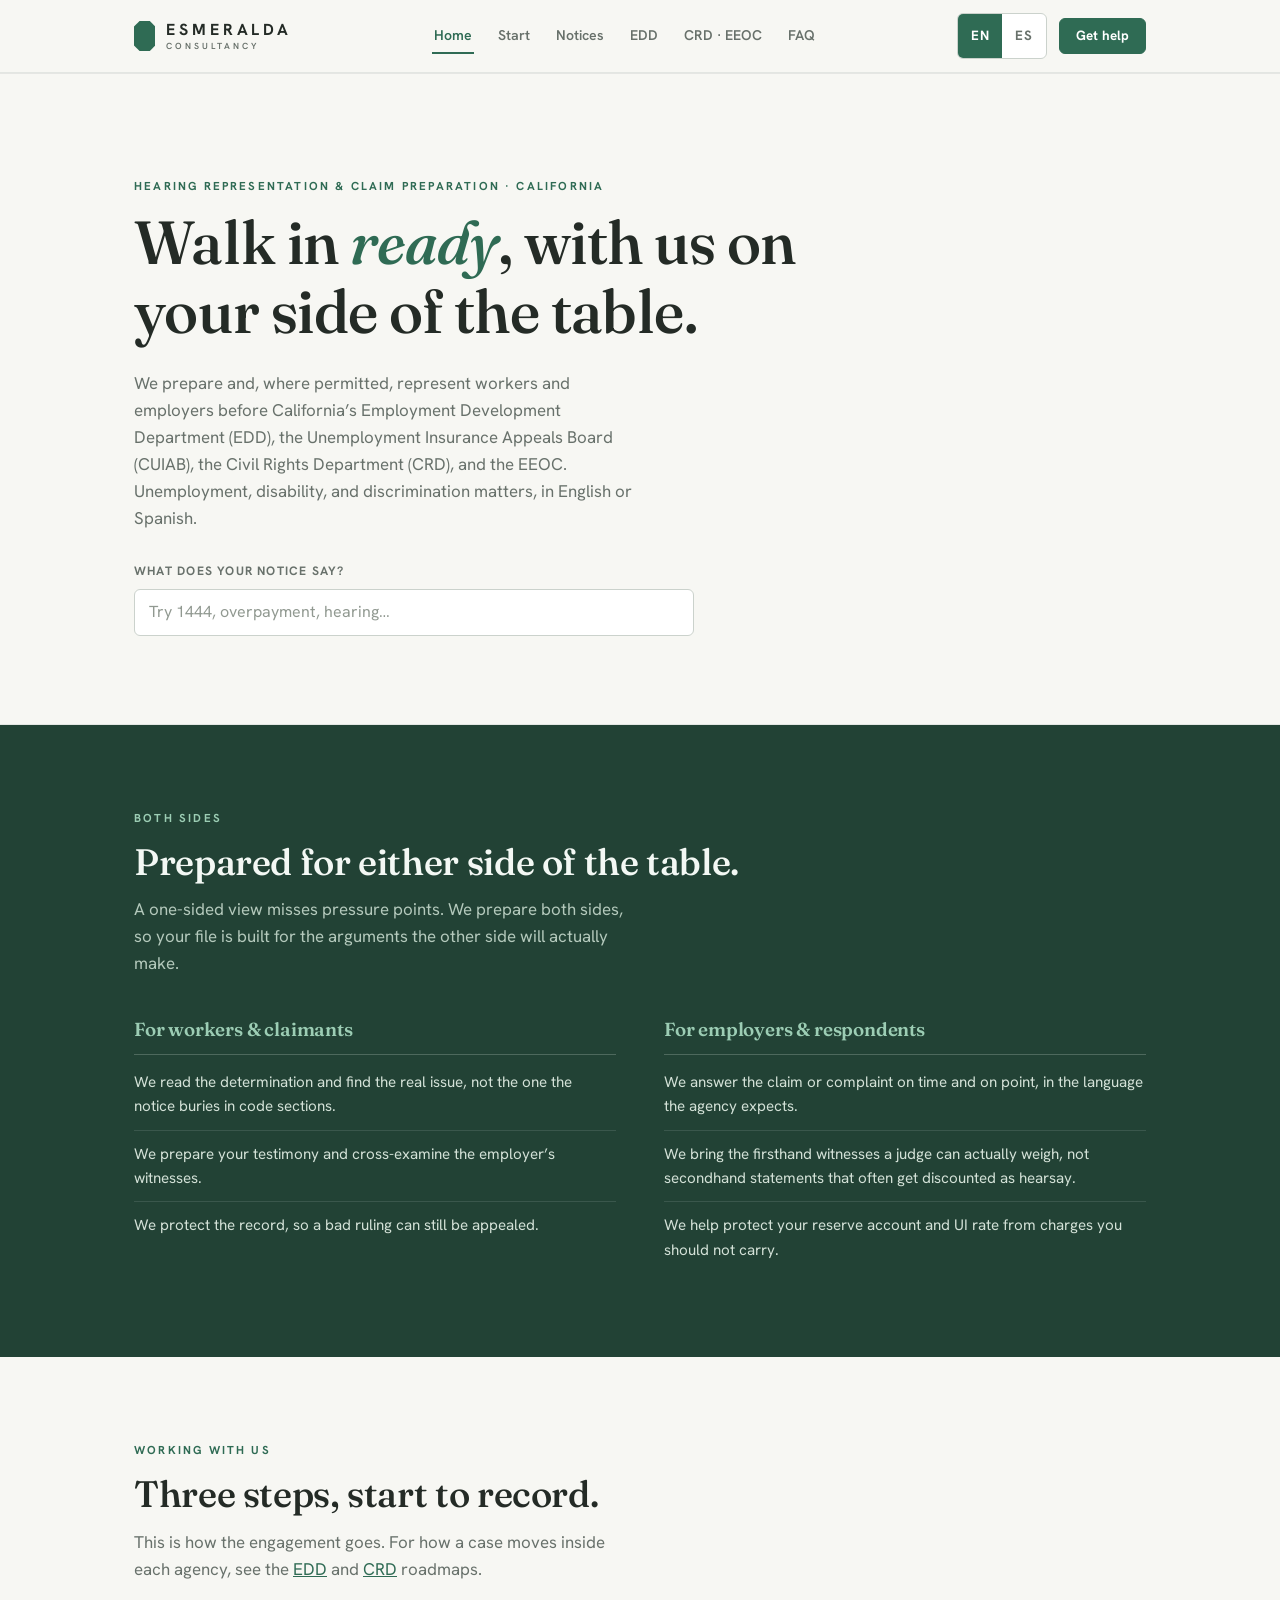
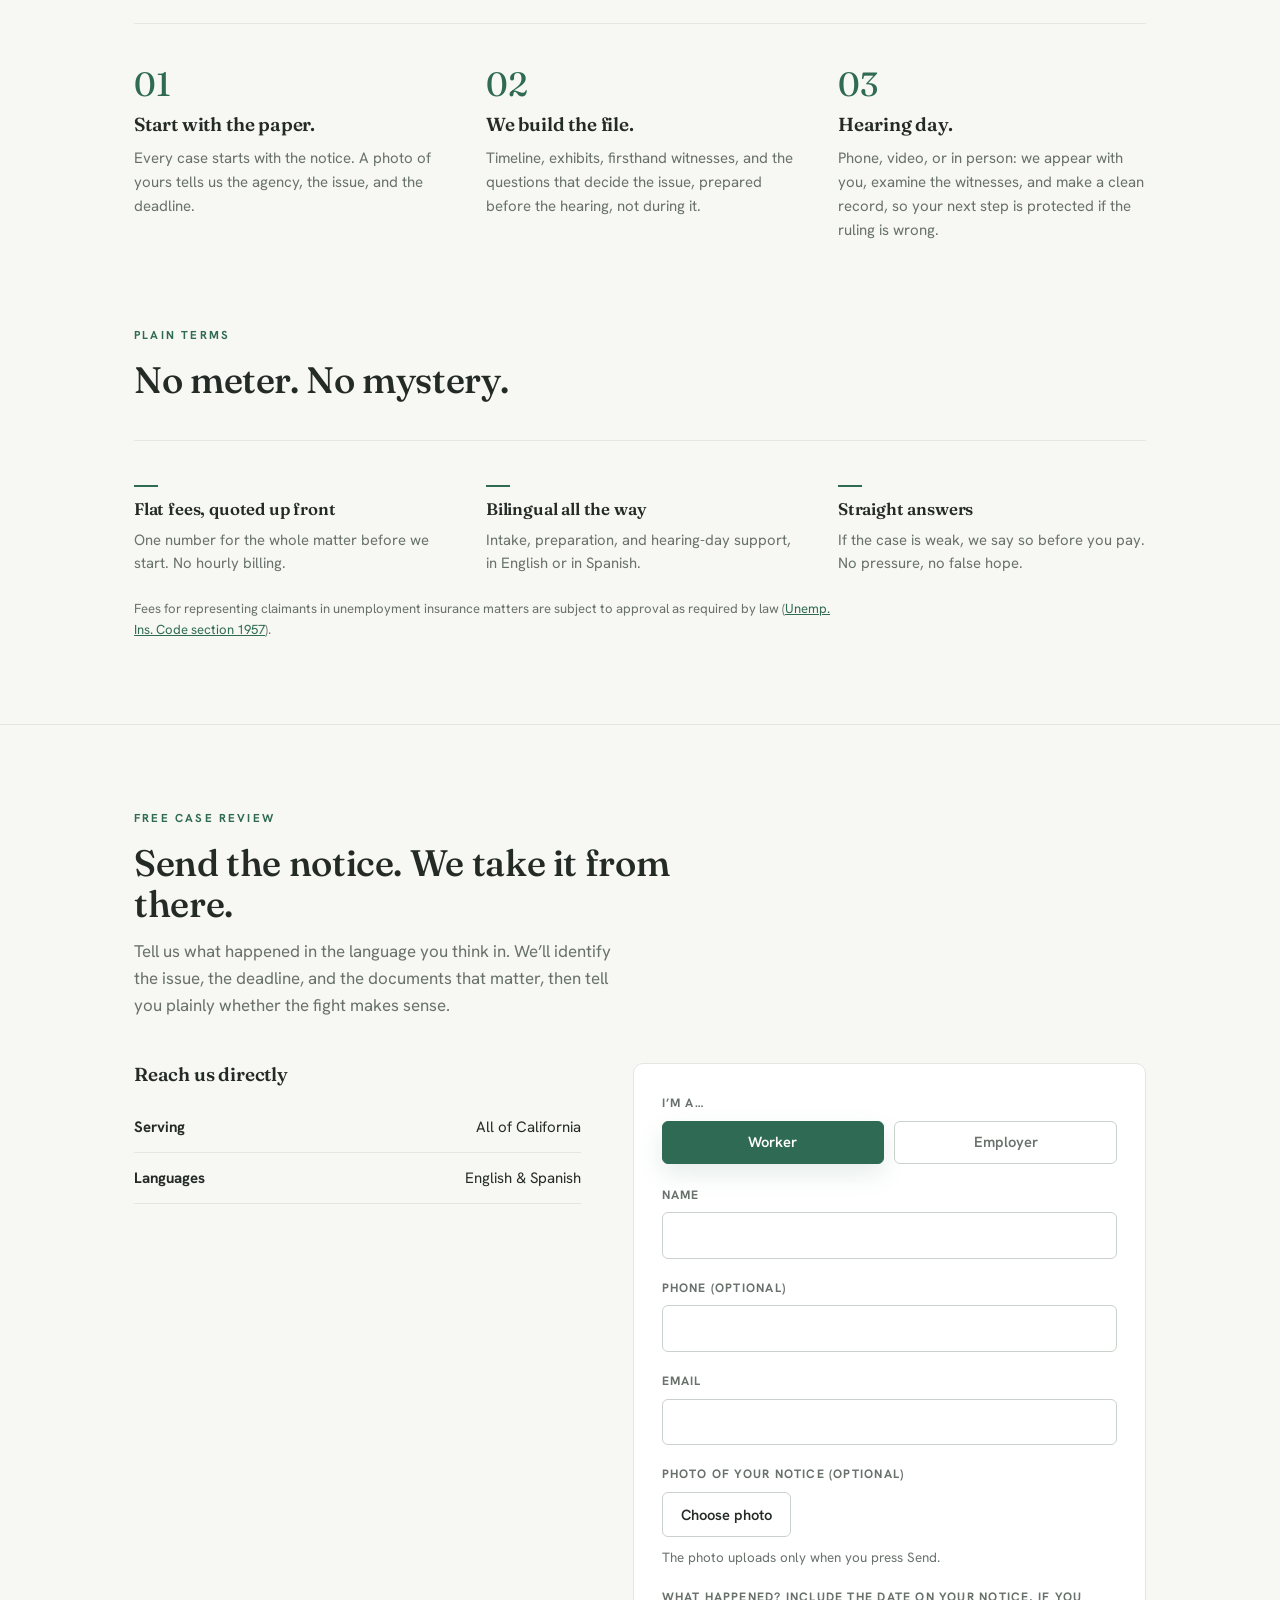
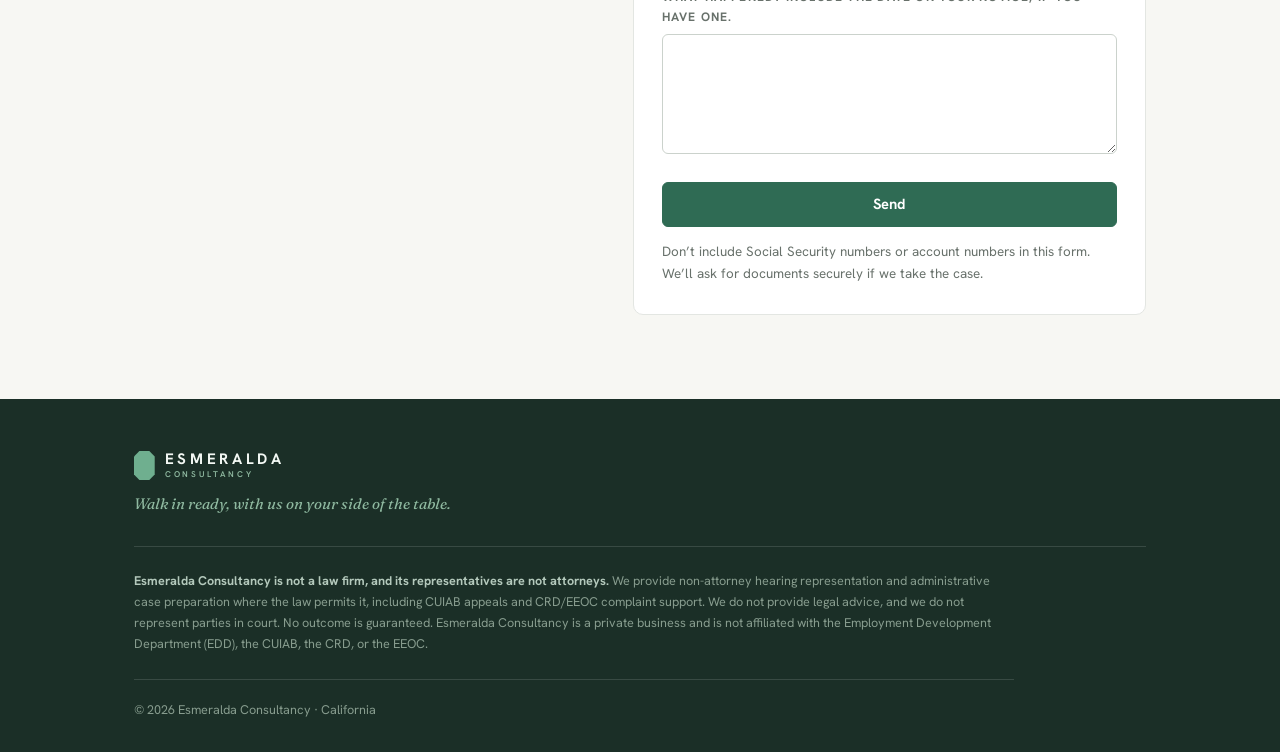
==== commit ee94db03: "Add files via upload" ====
--- a/index.html
+++ b/index.html
@@ -4,14 +4,20 @@
 <meta charset="UTF-8">
 <meta name="viewport" content="width=device-width, initial-scale=1.0">
 <title>Esmeralda Consultancy | Hearing & Claims Representation</title>
-<meta name="description" content="Representation for workers and employers before the EDD, the CUIAB, and the Civil Rights Department, in English or Spanish. Free case review.">
+<meta name="description" content="Hearing representation and agency-claim preparation for workers and employers before the EDD, CUIAB, CRD, and EEOC, in English or Spanish. Free case review.">
 <meta name="robots" content="index, follow">
 <meta name="theme-color" content="#2F6B54">
+<meta name="color-scheme" content="light">
 <link rel="canonical" href="https://davidamaya.github.io/Esmeralda-Consultancy/">
 <meta property="og:site_name" content="Esmeralda Consultancy">
 <meta property="og:title" content="Esmeralda Consultancy">
-<meta property="og:description" content="Representation for workers and employers before the EDD, the CUIAB, and the Civil Rights Department, in English or Spanish.">
+<meta property="og:description" content="Hearing representation and agency-claim preparation for workers and employers before the EDD, CUIAB, CRD, and EEOC, in English or Spanish.">
 <meta property="og:type" content="website">
+<meta property="og:image" content="https://davidamaya.github.io/Esmeralda-Consultancy/og-image.png">
+<meta property="og:image:width" content="1200">
+<meta property="og:image:height" content="630">
+<meta property="og:image:alt" content="Esmeralda Consultancy — hearing and claims representation in California">
+<meta name="twitter:card" content="summary_large_image">
 <meta property="og:url" content="https://davidamaya.github.io/Esmeralda-Consultancy/">
 <link rel="icon" href='data:image/svg+xml,<svg xmlns="http://www.w3.org/2000/svg" viewBox="0 0 100 140"><path fill="%232F6B54" d="M26 0H74L100 26V114L74 140H26L0 114V26Z"/></svg>'>
 <link rel="preconnect" href="https://fonts.googleapis.com">
@@ -19,6 +25,18 @@
 <link href="https://fonts.googleapis.com/css2?family=Fraunces:ital,opsz,wght@0,9..144,430;0,9..144,530;0,9..144,600;1,9..144,530;1,9..144,600&family=Hanken+Grotesk:wght@400;500;600;700&display=swap" rel="stylesheet">
 <link rel="stylesheet" href="styles.css">
 <noscript><style>.rv{opacity:1;transform:none}.ask{display:none}</style></noscript>
+<script type="application/ld+json">
+{
+  "@context": "https://schema.org",
+  "@type": "Organization",
+  "name": "Esmeralda Consultancy",
+  "url": "https://davidamaya.github.io/Esmeralda-Consultancy/",
+  "logo": "https://davidamaya.github.io/Esmeralda-Consultancy/og-image.png",
+  "areaServed": {"@type":"AdministrativeArea", "name":"California"},
+  "availableLanguage": ["English", "Spanish"],
+  "description": "Non-attorney hearing and claims preparation for California EDD, CUIAB, CRD, and EEOC administrative matters."
+}
+</script>
 </head>
 <body>
 <a class="skip" href="#main"><span class="en">Skip to content</span><span class="es">Ir al contenido</span></a>
@@ -29,7 +47,7 @@
       <svg viewBox="0 0 100 140" aria-hidden="true"><path fill="currentColor" d="M26 0H74L100 26V114L74 140H26L0 114V26Z"/></svg>
       <span class="bt"><b>ESMERALDA</b><span class="en">Consultancy</span><span class="es">Consultoría</span></span>
     </a>
-    <nav class="main" aria-label="Main">
+    <nav id="main-nav" class="main" aria-label="Main">
       <a class="il" href="index.html" aria-current="page"><span class="en">Home</span><span class="es">Inicio</span></a>
       <a class="il" href="start.html"><span class="en">Start</span><span class="es">Empiece</span></a>
       <a class="il" href="notices.html"><span class="en">Notices</span><span class="es">Avisos</span></a>
@@ -40,10 +58,10 @@
     </nav>
     <div class="hd-r">
       <div class="seg" role="group" aria-label="Language">
-        <button type="button" id="btn-en" class="on" onclick="setLang('en')">EN</button>
-        <button type="button" id="btn-es" onclick="setLang('es')">ES</button>
-      </div>
-      <button class="menu-btn" type="button" aria-expanded="false" onclick="toggleMenu(this)"><span class="en">Menu</span><span class="es">Menú</span></button>
+        <button type="button" id="btn-en" class="on" aria-pressed="true" onclick="setLang('en')">EN</button>
+        <button type="button" id="btn-es" aria-pressed="false" onclick="setLang('es')">ES</button>
+      </div>
+      <button class="menu-btn" type="button" aria-controls="main-nav" aria-expanded="false" onclick="toggleMenu(this)"><span class="en">Menu</span><span class="es">Menú</span></button>
       <a class="btn sm" href="#review"><span class="en">Get help</span><span class="es">Obtenga ayuda</span></a>
     </div>
   </div>
@@ -54,21 +72,21 @@
 <div class="hero">
   <div class="wrap">
     <div class="eyebrow">
-      <span class="en">Hearing &amp; claims representation · California</span>
-      <span class="es">Representación en audiencias y reclamos · California</span>
+      <span class="en">Hearing representation &amp; claim preparation · California</span>
+      <span class="es">Representación en audiencias y preparación de reclamos · California</span>
     </div>
     <h1>
       <span class="en">Walk in <em>ready</em>, with us on your side of the table.</span>
       <span class="es">Llegue <em>preparado</em>, con nosotros de su lado de la mesa.</span>
     </h1>
     <p class="lead">
-      <span class="en">We represent workers and employers before California’s Employment Development Department (EDD), the Unemployment Insurance Appeals Board (CUIAB), and the Civil Rights Department (CRD). Unemployment, disability, and discrimination matters, in English or Spanish.</span>
-      <span class="es">Representamos a trabajadores y empleadores ante el Departamento del Desarrollo del Empleo (EDD), la Junta de Apelaciones del Seguro de Desempleo (CUIAB) y el Departamento de Derechos Civiles (CRD) de California. Asuntos de desempleo, incapacidad y discriminación, en inglés o en español.</span>
+      <span class="en">We prepare and, where permitted, represent workers and employers before California’s Employment Development Department (EDD), the Unemployment Insurance Appeals Board (CUIAB), the Civil Rights Department (CRD), and the EEOC. Unemployment, disability, and discrimination matters, in English or Spanish.</span>
+      <span class="es">Preparamos y, cuando se permite, representamos a trabajadores y empleadores ante el Departamento del Desarrollo del Empleo (EDD), la Junta de Apelaciones del Seguro de Desempleo (CUIAB), el Departamento de Derechos Civiles (CRD) y la EEOC. Asuntos de desempleo, incapacidad y discriminación, en inglés o en español.</span>
     </p>
     <div class="ask">
       <label class="field" for="askIn"><span class="en">What does your notice say?</span><span class="es">¿Qué dice su aviso?</span></label>
-      <input type="text" id="askIn" autocomplete="off" placeholder="Try 1444, overpayment, hearing…">
-      <div class="ask-out" id="askOut"></div>
+      <input type="search" id="askIn" autocomplete="off" enterkeyhint="search" placeholder="Try 1444, overpayment, hearing…">
+      <div class="ask-out" id="askOut" aria-live="polite"></div>
     </div>
   </div>
 </div>
@@ -77,8 +95,8 @@
   <div class="wrap">
     <div class="sec-hd rv" style="margin-bottom:0">
       <div class="eyebrow"><span class="en">Both sides</span><span class="es">Ambos lados</span></div>
-      <h2><span class="en">We take either side of the table.</span><span class="es">Tomamos cualquiera de los dos lados de la mesa.</span></h2>
-      <p class="lead"><span class="en">Most representatives pick a side. We work both, because knowing exactly how the other side builds its case is how you beat it.</span><span class="es">La mayoría de los representantes escogen un solo lado. Nosotros trabajamos los dos, porque saber exactamente cómo arma su caso la otra parte es la manera de ganarle.</span></p>
+      <h2><span class="en">Prepared for either side of the table.</span><span class="es">Preparados para cualquiera de los dos lados de la mesa.</span></h2>
+      <p class="lead"><span class="en">A one-sided view misses pressure points. We prepare both sides, so your file is built for the arguments the other side will actually make.</span><span class="es">Una mirada de un solo lado pierde puntos clave. Preparamos ambos lados, para que su expediente responda a los argumentos que la otra parte realmente va a presentar.</span></p>
     </div>
     <div class="cols2 rv">
       <div>
@@ -93,8 +111,8 @@
         <h3><span class="en">For employers &amp; respondents</span><span class="es">Para empleadores y demandados</span></h3>
         <ul class="rows">
           <li><span class="en">We answer the claim or complaint on time and on point, in the language the agency expects.</span><span class="es">Respondemos al reclamo o a la queja a tiempo y al punto, en el lenguaje que la agencia espera.</span></li>
-          <li><span class="en">We bring the firsthand witnesses that win hearings, not secondhand statements that get dismissed as hearsay.</span><span class="es">Llevamos a los testigos directos que ganan audiencias, no declaraciones de oídas que el juez descarta.</span></li>
-          <li><span class="en">We protect your reserve account and your UI rate from charges you shouldn’t carry.</span><span class="es">Protegemos su cuenta de reserva y su tasa de seguro de desempleo de cargos que no le corresponden.</span></li>
+          <li><span class="en">We bring the firsthand witnesses a judge can actually weigh, not secondhand statements that often get discounted as hearsay.</span><span class="es">Llevamos a los testigos directos que el juez puede valorar, no declaraciones de oídas que suelen perder fuerza.</span></li>
+          <li><span class="en">We help protect your reserve account and UI rate from charges you should not carry.</span><span class="es">Ayudamos a proteger su cuenta de reserva y su tasa de seguro de desempleo de cargos que no le corresponden.</span></li>
         </ul>
       </div>
     </div>
@@ -122,7 +140,7 @@
       <div class="step">
         <div class="num">03</div>
         <h3><span class="en">Hearing day.</span><span class="es">El día de la audiencia.</span></h3>
-        <p><span class="en">Phone, video, or in person: we appear with you, examine the witnesses, and make a clean record, which is what wins appeals later.</span><span class="es">Por teléfono, video o en persona: comparecemos con usted, interrogamos a los testigos y dejamos un registro limpio, que es lo que gana las apelaciones después.</span></p>
+        <p><span class="en">Phone, video, or in person: we appear with you, examine the witnesses, and make a clean record, so your next step is protected if the ruling is wrong.</span><span class="es">Por teléfono, video o en persona: comparecemos con usted, interrogamos a los testigos y dejamos un registro limpio, para proteger el siguiente paso si la decisión sale mal.</span></p>
       </div>
     </div>
   </div>
@@ -145,7 +163,7 @@
       </div>
       <div class="term">
         <h3><span class="en">Straight answers</span><span class="es">Respuestas directas</span></h3>
-        <p><span class="en">If the case is weak, we say so before you pay, not after you lose.</span><span class="es">Si el caso está débil, se lo decimos antes de que pague, no después de que pierda.</span></p>
+        <p><span class="en">If the case is weak, we say so before you pay. No pressure, no false hope.</span><span class="es">Si el caso está débil, se lo decimos antes de que pague. Sin presión y sin falsas esperanzas.</span></p>
       </div>
     </div>
     <p class="fine rv"><span class="en">Fees for representing claimants in unemployment insurance matters are subject to approval as required by law (<a href="https://leginfo.legislature.ca.gov/faces/codes_displaySection.xhtml?lawCode=UIC&sectionNum=1957." target="_blank" rel="noopener">Unemp. Ins. Code section 1957</a>).</span><span class="es">Los honorarios por representar a reclamantes en asuntos de seguro de desempleo están sujetos a aprobación conforme a la ley (<a href="https://leginfo.legislature.ca.gov/faces/codes_displaySection.xhtml?lawCode=UIC&sectionNum=1957." target="_blank" rel="noopener">Código de Seguro de Desempleo, artículo 1957</a>).</span></p>
@@ -157,7 +175,7 @@
     <div class="sec-hd rv" style="margin-bottom:0">
       <div class="eyebrow"><span class="en">Free case review</span><span class="es">Revisión gratuita</span></div>
       <h2><span class="en">Send the notice. We take it from there.</span><span class="es">Mándenos el aviso. Nosotros seguimos desde ahí.</span></h2>
-      <p class="lead"><span class="en">Tell us what happened in the language you think in. We’ll tell you the issue, the deadline, and honestly whether it’s worth fighting, usually within one business day.</span><span class="es">Cuéntenos qué pasó en el idioma en que usted piensa. Le diremos cuál es el problema, cuál es la fecha límite y, con honestidad, si vale la pena pelearlo, normalmente en un día hábil.</span></p>
+      <p class="lead"><span class="en">Tell us what happened in the language you think in. We’ll identify the issue, the deadline, and the documents that matter, then tell you plainly whether the fight makes sense.</span><span class="es">Cuéntenos qué pasó en el idioma en que usted piensa. Identificamos el problema, la fecha límite y los documentos importantes; después le decimos claramente si la pelea tiene sentido.</span></p>
     </div>
     <div class="contact rv">
       <div>
@@ -171,9 +189,9 @@
       </div>
       <div class="cform">
         <span class="field"><span class="en">I’m a…</span><span class="es">Soy…</span></span>
-        <div class="pills" style="margin-bottom:22px">
-          <button type="button" class="pill on" id="pWorker" onclick="setSide('worker')"><span class="en">Worker</span><span class="es">Trabajador</span></button>
-          <button type="button" class="pill" id="pEmployer" onclick="setSide('employer')"><span class="en">Employer</span><span class="es">Empleador</span></button>
+        <div class="pills" style="margin-bottom:22px" role="group" aria-label="Case side">
+          <button type="button" class="pill on" id="pWorker" aria-pressed="true" onclick="setSide('worker')"><span class="en">Worker</span><span class="es">Trabajador</span></button>
+          <button type="button" class="pill" id="pEmployer" aria-pressed="false" onclick="setSide('employer')"><span class="en">Employer</span><span class="es">Empleador</span></button>
         </div>
         <form id="cform" method="POST" enctype="multipart/form-data" novalidate>
           <input type="hidden" name="_captcha" value="false">
@@ -184,19 +202,19 @@
           <label class="field" for="fName"><span class="en">Name</span><span class="es">Nombre</span></label>
           <input type="text" id="fName" name="name" autocomplete="name" required>
           <label class="field" for="fPhone"><span class="en">Phone (optional)</span><span class="es">Teléfono (opcional)</span></label>
-          <input type="tel" id="fPhone" name="phone" autocomplete="tel">
+          <input type="tel" id="fPhone" name="phone" autocomplete="tel" inputmode="tel">
           <label class="field" for="fEmail"><span class="en">Email</span><span class="es">Correo electrónico</span></label>
           <input type="email" id="fEmail" name="email" autocomplete="email" required>
           <label class="field" for="fFile"><span class="en">Photo of your notice (optional)</span><span class="es">Foto de su aviso (opcional)</span></label>
           <input type="file" id="fFile" name="attachment" accept="image/*" class="vh" tabindex="-1">
-          <div class="frow"><button type="button" class="fbtn" onclick="document.getElementById('fFile').click()"><span class="en">Choose photo</span><span class="es">Elegir foto</span></button><span class="small" id="fFileName"></span></div>
+          <div class="frow"><button type="button" class="fbtn" aria-describedby="fFileName" onclick="document.getElementById('fFile').click()"><span class="en">Choose photo</span><span class="es">Elegir foto</span></button><span class="small" id="fFileName"></span></div>
           <p class="small" style="margin:-10px 0 20px"><span class="en">The photo uploads only when you press Send.</span><span class="es">La foto se sube solo cuando presiona Enviar.</span></p>
           <label class="field" for="fMsg"><span class="en">What happened? Include the date on your notice, if you have one.</span><span class="es">¿Qué pasó? Incluya la fecha de su aviso, si tiene uno.</span></label>
-          <textarea id="fMsg" name="message" required></textarea>
+          <textarea id="fMsg" name="message" autocomplete="off" required></textarea>
           <button class="btn" type="submit" style="width:100%"><span class="en">Send</span><span class="es">Enviar</span></button>
         </form>
-        <p class="f-ok" id="fOk"><span class="en">Received. We’ll reply shortly. Check your spam folder just in case.</span><span class="es">Recibido. Le responderemos pronto. Revise su carpeta de spam por si acaso.</span></p>
-        <p class="f-err" id="fErr"><span class="en">Something went wrong. Email us directly at </span><span class="es">Algo salió mal. Escríbanos directamente a </span><span class="mailtxt"></span>.</p>
+        <p class="f-ok" id="fOk" aria-live="polite"><span class="en">Received. We’ll reply shortly. Check your spam folder just in case.</span><span class="es">Recibido. Le responderemos pronto. Revise su carpeta de spam por si acaso.</span></p>
+        <p class="f-err" id="fErr" aria-live="polite"><span class="en">Something went wrong. Email us directly at </span><span class="es">Algo salió mal. Escríbanos directamente a </span><span class="mailtxt"></span>.</p>
         <p class="f-note"><span class="en">Don’t include Social Security numbers or account numbers in this form. We’ll ask for documents securely if we take the case.</span><span class="es">No incluya números de Seguro Social ni números de cuenta en este formulario. Si tomamos el caso, le pediremos los documentos de forma segura.</span></p>
       </div>
     </div>
@@ -217,8 +235,8 @@
       </div>
     </div>
     <p class="disclaimer">
-      <span class="en"><b>Esmeralda Consultancy is not a law firm, and its representatives are not attorneys.</b> We provide non-attorney representation and case preparation in administrative matters where the law permits it, including appeals before the California Unemployment Insurance Appeals Board (CUIAB) and complaints before the California Civil Rights Department (CRD) and the federal Equal Employment Opportunity Commission (EEOC). We do not provide legal advice, and we do not represent parties in court. No outcome is guaranteed. Esmeralda Consultancy is a private business and is not affiliated with the Employment Development Department (EDD), the CUIAB, the CRD, or the EEOC.</span>
-      <span class="es"><b>Esmeralda Consultancy no es un despacho de abogados y sus representantes no son abogados.</b> Ofrecemos representación y preparación de casos, sin abogado, en asuntos administrativos donde la ley lo permite, incluyendo apelaciones ante la Junta de Apelaciones del Seguro de Desempleo de California (CUIAB) y quejas ante el Departamento de Derechos Civiles de California (CRD) y la Comisión para la Igualdad de Oportunidades en el Empleo (EEOC). No damos asesoría legal ni representamos a las partes en los tribunales. Ningún resultado está garantizado. Esmeralda Consultancy es un negocio privado y no está afiliada al Departamento del Desarrollo del Empleo (EDD), a la CUIAB, al CRD ni a la EEOC.</span>
+      <span class="en"><b>Esmeralda Consultancy is not a law firm, and its representatives are not attorneys.</b> We provide non-attorney hearing representation and administrative case preparation where the law permits it, including CUIAB appeals and CRD/EEOC complaint support. We do not provide legal advice, and we do not represent parties in court. No outcome is guaranteed. Esmeralda Consultancy is a private business and is not affiliated with the Employment Development Department (EDD), the CUIAB, the CRD, or the EEOC.</span>
+      <span class="es"><b>Esmeralda Consultancy no es un despacho de abogados y sus representantes no son abogados.</b> Ofrecemos representación en audiencias y preparación administrativa de casos, sin abogado, donde la ley lo permite, incluyendo apelaciones ante la CUIAB y apoyo en quejas ante el CRD/EEOC. No damos asesoría legal ni representamos a las partes en los tribunales. Ningún resultado está garantizado. Esmeralda Consultancy es un negocio privado y no está afiliada al Departamento del Desarrollo del Empleo (EDD), a la CUIAB, al CRD ni a la EEOC.</span>
     </p>
     <div class="ft-bot">© 2026 Esmeralda Consultancy · California</div>
   </div>
--- a/styles.css
+++ b/styles.css
@@ -60,7 +60,7 @@
 .seg button.on{background:var(--em);color:#fff}
 
 .field{display:block;font-size:.76rem;font-weight:700;letter-spacing:.1em;text-transform:uppercase;color:var(--mut);margin:0 0 7px}
-select,input[type=date],input[type=text],input[type=email],input[type=tel],textarea{width:100%;font-family:inherit;font-size:1rem;line-height:1.3;padding:12px 14px;border:1px solid var(--ctl);border-radius:var(--r);background:var(--card);color:var(--ink);margin-bottom:20px;-webkit-appearance:none;appearance:none}
+select,input[type=date],input[type=text],input[type=search],input[type=email],input[type=tel],textarea{width:100%;font-family:inherit;font-size:1rem;line-height:1.3;padding:12px 14px;border:1px solid var(--ctl);border-radius:var(--r);background:var(--card);color:var(--ink);margin-bottom:20px;-webkit-appearance:none;appearance:none}
 textarea{min-height:120px;resize:vertical}
 input[type=date]{-webkit-appearance:auto;appearance:auto;min-height:49px}
 input[type=date]::-webkit-date-and-time-value{text-align:left}
@@ -297,3 +297,75 @@
   .hero .lead,.page-hero .lead{animation-delay:.12s}
   .ask{animation-delay:.2s}
 }
+
+/* ===== perfection pass: spacing, touch targets, and responsive header ===== */
+:root{
+  --hair:rgba(36,43,38,.08);
+  --soft-shadow:0 18px 46px rgba(27,47,39,.08);
+}
+
+@supports not (overflow:clip){html,body{overflow-x:hidden}}
+
+header{background:rgba(247,247,243,.94);box-shadow:0 1px 0 var(--hair)}
+.wrap.hd{padding-block:13px;padding-inline:clamp(18px,5vw,24px)}
+.hd-r{flex:0 0 auto}
+.brand{min-width:0;overflow:hidden}
+.brand .bt{min-width:0;overflow:hidden}
+.brand .bt b,.brand .bt span{white-space:nowrap;overflow:hidden;text-overflow:ellipsis}
+.seg button,.menu-btn{min-height:44px}
+.menu-btn{background:rgba(255,255,255,.52);border-color:var(--line)}
+.menu-btn:hover{border-color:var(--ctl);background:var(--card)}
+.btn,.pill,.sit,.cform,.panel,.tri-result,.ask-hit{box-shadow:0 0 0 rgba(0,0,0,0);transition:background .15s,border-color .15s,color .15s,transform .1s,box-shadow .18s ease}
+.btn:hover,.pill.on,.sit.on{box-shadow:0 10px 24px rgba(47,107,84,.12)}
+.ask-hit:hover,.cform:hover,.panel:hover,.tri-result.show{box-shadow:var(--soft-shadow)}
+input::placeholder,textarea::placeholder{color:#919991;opacity:1}
+input[type=search]::-webkit-search-cancel-button{-webkit-appearance:none}
+.ask-actions{margin-top:14px;display:flex;gap:10px;flex-wrap:wrap}
+.ask-actions .btn{padding:10px 14px}
+.ncard:target{scroll-margin-top:112px}
+.ncard:target summary h4{color:var(--em)}
+.ncard:target{outline:2px solid rgba(47,107,84,.18);outline-offset:6px;border-radius:var(--r)}
+.fbtn:active,.pill:active,.sit:active{transform:translateY(1px)}
+
+@media(max-width:860px){
+  .wrap.hd{padding-block:11px;padding-inline:clamp(18px,5vw,24px)}
+  nav.main.open{border-top:1px solid var(--line);margin-top:4px;padding-top:0}
+  nav.main.open a{display:flex;align-items:center;min-height:48px}
+}
+@media(max-width:480px){
+  .wrap{padding-inline:18px}
+  .brand{gap:9px;max-width:min(50vw,210px)}
+  .brand svg{width:18px;height:25px}
+  .brand .bt b{font-size:.82rem;letter-spacing:.16em}
+  .brand .bt span{display:none}
+  .hd-r{gap:7px}
+  .seg button{min-width:42px;padding:0 10px}
+  .menu-btn{padding:0 14px}
+  .hero h1{font-size:clamp(2rem,10vw,3rem)}
+  .hero .lead{font-size:1rem}
+}
+@media(max-width:360px){
+  .brand{max-width:42px}
+  .brand .bt{display:none}
+}
+
+/* ===== mobile wordmark refinement ===== */
+@media(max-width:640px){
+  .brand .bt span{display:none}
+  .brand{max-width:min(48vw,190px)}
+  .brand .bt b{font-size:.88rem;letter-spacing:.18em}
+}
+@media(max-width:420px){
+  .brand{max-width:min(44vw,168px);gap:8px}
+  .brand svg{height:24px;width:auto}
+  .brand .bt b{font-size:.8rem;letter-spacing:.13em}
+  .hd-r{gap:6px}
+  .seg button{min-width:39px;padding-inline:9px}
+  .menu-btn{padding-inline:12px}
+}
+@media(max-width:360px){
+  .brand{max-width:min(42vw,145px)}
+  .brand .bt{display:flex}
+  .brand .bt b{font-size:.74rem;letter-spacing:.08em}
+  .brand svg{height:22px}
+}
